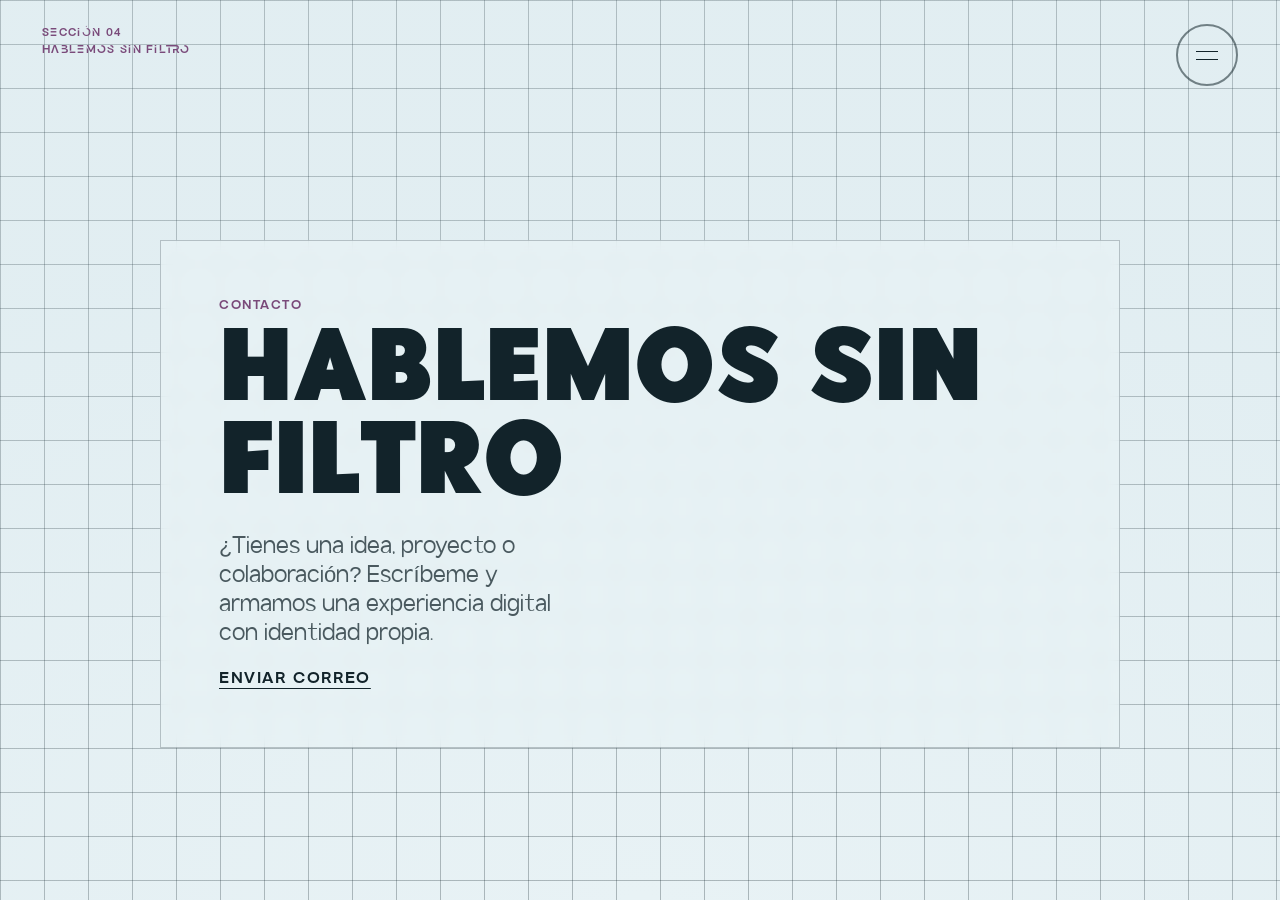
==== contacto.html @ 04af08ca "1" ====
<!DOCTYPE html>
<html lang="es">

<head>
  <meta charset="UTF-8" />
  <meta name="viewport" content="width=device-width, initial-scale=1.0" />
  <title>Hablemos sin Filtro — Contacto | Daniel Vélez</title>

  <!-- Aplicar tema guardado antes del render para evitar flash -->
  <script>
    (function() {
      var t = localStorage.getItem("dv-tema-activo");
      if (t) document.documentElement.setAttribute("data-tema", t);
    })();
  </script>

  <link rel="stylesheet" href="css/reset.css" />
  <link rel="stylesheet" href="css/variables.css" />
  <link rel="stylesheet" href="css/base.css" />
  <link rel="stylesheet" href="css/tema-selector.css" />
</head>

<body data-tema="neutro">
  <div class="fondo-grid" aria-hidden="true">
    <div class="fondo-gradiente"></div>
  </div>

  <div class="esquina esquina--sup-izq" aria-label="Sección actual">
    <span class="esquina-linea">Sección 04</span>
    <span class="esquina-linea">Hablemos sin Filtro</span>
  </div>

  <div class="esquina esquina--sup-der">
    <button class="nav-menu-btn" id="navMenuBtn" aria-label="Abrir menú de navegación" aria-expanded="false"
      aria-controls="navOverlay">
      <span></span>
      <span></span>
    </button>
  </div>

  <!-- ══ Selector de tema — "AMBIENTACIÓN" ══ -->
  <div class="tema-selector" aria-label="Cambiar ambientación del sitio">
    <button class="tema-selector-btn" aria-expanded="false" aria-controls="temaSelectorPanel"
      aria-label="Abrir selector de ambientación">
      <span class="tema-selector-label">Ambientación</span>
    </button>
    <div class="tema-selector-panel" id="temaSelectorPanel" role="listbox" aria-label="Temas disponibles">
      <div class="tema-selector-opcion" data-tema="neutro" role="option" aria-label="Tema Neutro">
        <div class="tema-selector-circulo" data-tema="neutro"></div>
        <span class="tema-selector-nombre">Neutro</span>
      </div>
      <div class="tema-selector-opcion" data-tema="acid" role="option" aria-label="Tema Acid">
        <div class="tema-selector-circulo" data-tema="acid"></div>
        <span class="tema-selector-nombre">Acid</span>
      </div>
      <div class="tema-selector-opcion" data-tema="synthwave" role="option" aria-label="Tema Synthwave">
        <div class="tema-selector-circulo" data-tema="synthwave"></div>
        <span class="tema-selector-nombre">Synth</span>
      </div>
      <div class="tema-selector-opcion" data-tema="rave" role="option" aria-label="Tema Rave">
        <div class="tema-selector-circulo" data-tema="rave"></div>
        <span class="tema-selector-nombre">Rave</span>
      </div>
      <div class="tema-selector-opcion" data-tema="collage" role="option" aria-label="Tema Collage">
        <div class="tema-selector-circulo" data-tema="collage"></div>
        <span class="tema-selector-nombre">Collage</span>
      </div>
      <div class="tema-selector-opcion" data-tema="holographic" role="option" aria-label="Tema Holographic">
        <div class="tema-selector-circulo" data-tema="holographic"></div>
        <span class="tema-selector-nombre">Holo</span>
      </div>
    </div>
  </div>

  <aside class="nav-overlay" id="navOverlay" aria-hidden="true" role="dialog" aria-label="Menú de navegación"
    aria-modal="true">
    <div class="nav-overlay-shell">
      <nav class="nav-overlay-panel" aria-label="Navegación principal">
        <a class="nav-menu-row" href="index.html" data-nav-link>
          <span class="nav-menu-index">01</span>
          <span class="nav-menu-title">ORIGEN EN COMPÁS</span>
          <span class="nav-menu-marquee" aria-hidden="true">
            <span class="nav-menu-track">
              <span>ORIGEN EN COMPÁS</span><span class="nav-menu-sigil" aria-hidden="true"><img src="Rsc/Stickers/menu.svg" alt="" /></span><span>ORIGEN EN COMPÁS</span><span class="nav-menu-sigil" aria-hidden="true"><img src="Rsc/Stickers/menu.svg" alt="" /></span><span>ORIGEN EN COMPÁS</span>
            </span>
          </span>
        </a>
        <a class="nav-menu-row" href="sobre-mi.html" data-nav-link>
          <span class="nav-menu-index">02</span>
          <span class="nav-menu-title">DEL RITMO AL CÓDIGO</span>
          <span class="nav-menu-marquee" aria-hidden="true">
            <span class="nav-menu-track">
              <span>DEL RITMO AL CÓDIGO</span><span class="nav-menu-sigil" aria-hidden="true"><img src="Rsc/Stickers/menu.svg" alt="" /></span><span>DEL RITMO AL CÓDIGO</span><span class="nav-menu-sigil" aria-hidden="true"><img src="Rsc/Stickers/menu.svg" alt="" /></span><span>DEL RITMO AL CÓDIGO</span>
            </span>
          </span>
        </a>
        <a class="nav-menu-row" href="mi-trabajo.html" data-nav-link>
          <span class="nav-menu-index">03</span>
          <span class="nav-menu-title">ESCENAS QUE PROGRAMÉ</span>
          <span class="nav-menu-marquee" aria-hidden="true">
            <span class="nav-menu-track">
              <span>ESCENAS QUE PROGRAMÉ</span><span class="nav-menu-sigil" aria-hidden="true"><img src="Rsc/Stickers/menu.svg" alt="" /></span><span>ESCENAS QUE PROGRAMÉ</span><span class="nav-menu-sigil" aria-hidden="true"><img src="Rsc/Stickers/menu.svg" alt="" /></span><span>ESCENAS QUE PROGRAMÉ</span>
            </span>
          </span>
        </a>
        <a class="nav-menu-row" href="contacto.html" data-nav-link>
          <span class="nav-menu-index">04</span>
          <span class="nav-menu-title">HABLEMOS SIN FILTRO</span>
          <span class="nav-menu-marquee" aria-hidden="true">
            <span class="nav-menu-track">
              <span>HABLEMOS SIN FILTRO</span><span class="nav-menu-sigil" aria-hidden="true"><img src="Rsc/Stickers/menu.svg" alt="" /></span><span>HABLEMOS SIN FILTRO</span><span class="nav-menu-sigil" aria-hidden="true"><img src="Rsc/Stickers/menu.svg" alt="" /></span><span>HABLEMOS SIN FILTRO</span>
            </span>
          </span>
        </a>
      </nav>

      <footer class="nav-overlay-footer" aria-label="Redes sociales y contacto">
        <p class="nav-overlay-copy">
          Diseño interfaces con intención: limpias, precisas y con carácter.
          Cada proyecto está pensado para sentirse claro y memorable.
        </p>
        <div class="nav-overlay-contacto">
          <a href="mailto:danielvelez.web@gmail.com" class="nav-overlay-meta-link">danielvelez.web@gmail.com</a>
          <span>Guadalajara, México</span>
        </div>
        <div class="nav-overlay-sociales">
          <a href="https://www.instagram.com" target="_blank" rel="noopener">instagram</a>
          <a href="https://www.whatsapp.com" target="_blank" rel="noopener">whatsapp</a>
          <a href="https://github.com/DanielV-94" target="_blank" rel="noopener">github</a>
        </div>
      </footer>
    </div>
  </aside>

  <main class="page-main">
    <article class="page-card">
      <p class="page-kicker">Contacto</p>
      <h1 class="page-title">Hablemos sin Filtro</h1>
      <p class="page-description">
        ¿Tienes una idea, proyecto o colaboración? Escríbeme y armamos una experiencia digital
        con identidad propia.
      </p>
      <a class="page-back-link" href="mailto:danielvelez.web@gmail.com">Enviar correo</a>
    </article>
  </main>

  <script src="gsap-public/minified/gsap.min.js"></script>
  <script src="js/nav.js"></script>
  <script src="js/tema-selector.js"></script>
  <script>
    document.addEventListener("DOMContentLoaded", () => {
      if (typeof Nav !== "undefined") Nav.init();
      if (typeof TemaSelector !== "undefined") TemaSelector.init();
    });
  </script>
</body>

</html>
---- css/variables.css ----
﻿/* ═══════════════════════════════════════════════════════════════
   VARIABLES — Sistema de 5 temas + base neutro claro
   Cada tema corresponde a una colección de stickers
═══════════════════════════════════════════════════════════════ */

:root {
  --fuente-editable: "ChiquetaR", sans-serif;
  --fuente-dialogo: "Cloudsters", sans-serif;
  --fuente-display: "Pronell", sans-serif;
  --fuente-micro: "Logrient", monospace;
  --fuente-navbar: "PointPanther", sans-serif;
  --fuente-navbar-active: "PointPantherOutline", sans-serif;
  --fuente-footer: "PointPanther", sans-serif;
  --fuente-footer-active: "PointPantherOutline", sans-serif;
  --fuente-parrafo: "ProtageL", sans-serif;
  --fuente-parrafo-light: "ProtageL", sans-serif;

  /* ── Grid ── */
  --grid-size: 44px;

  /* ── Transición de tema ── */
  --transicion-tema: 0.9s cubic-bezier(0.16, 1, 0.3, 1);
}

/* ════════════════════════════════════════
   TEMA BASE — Neutro (estado por defecto)
   Fondo azul gélido claro — acentos teal + magenta + violeta
════════════════════════════════════════ */
[data-tema="neutro"],
:root {
  --color-fondo: #e8f2f5;
  --color-fondo-secundario: #c4dbe3;
  --color-fondo-alt: #1b4d5c;
  --color-texto: #12232a;
  --color-texto-suave: #7a4a7a;
  --color-acento: #0b50c8;
  --color-acento-hover: #6a09ab;
  --color-grid: rgba(18, 35, 42, 0.293);
  --color-gradiente-ini: rgba(232, 242, 245, 0);
  --color-gradiente-fin: rgba(196, 219, 227, 0.18);
  --color-cursor-daniel: #c8145a;
  --color-cursor-usuario: #5b4a9e;
  --color-editable: #2d328b;
  --color-editable-activo: #c8145a;
  --color-hint: rgb(235, 107, 197);
  --color-nav-fondo: rgba(232, 242, 245, 0.9);
  --color-nombre-daniel: #c8145a;
  --sombra-nombre-daniel: #6b0a30;
  /* ── Manifiesto ── */
  --manifiesto-drop-1: rgba(200, 20, 90, 0.7);
  --manifiesto-drop-2: rgba(11, 181, 200, 0.5);
  --manifiesto-drop-3: rgba(91, 74, 158, 0.6);
  --manifiesto-neon-color: #12232a;
  --manifiesto-neon-s1: 0 0 4px rgba(200, 20, 90, 0.6);
  --manifiesto-neon-s2: 0 0 14px rgba(11, 181, 200, 0.5);
  --manifiesto-neon-s3: 0 0 30px rgba(200, 20, 90, 0.35);
  --manifiesto-neon-s4: 0 0 60px rgba(91, 74, 158, 0.3);
  --manifiesto-neon-s5: 0 0 110px rgba(11, 181, 200, 0.2);
  --manifiesto-neon-s6: 0 0 180px rgba(123, 45, 139, 0.15);
}

/* ════════════════════════════════════════
   TEMA — ACID
   Stickers: orgánicos, psicodélicos, neón sobre negro
   Paleta: verde lima + magenta + cyan (psicodelia)
════════════════════════════════════════ */
[data-tema="acid"] {
  --color-fondo: #0a0a14;
  --color-fondo-secundario: #0a1420;
  --color-fondo-alt: #19c1b8;
  --color-texto: #f0fff0;
  --color-texto-suave: #7b68ee;
  --color-acento: #91ff00;
  --color-acento-hover: #ff2d9b;
  --color-grid: rgba(145, 255, 0, 0.586);
  --color-gradiente-ini: rgba(10, 10, 20, 0);
  --color-gradiente-fin: rgba(10, 10, 20, 0.88);
  --color-cursor-daniel: #00f0ff;
  --color-cursor-usuario: #1f40e4;
  --color-editable: #f0fff0;
  --color-editable-activo: #ff2d9b;
  --color-hint: rgb(158, 241, 116);
  --color-nav-fondo: rgba(10, 10, 20, 0.90);
  --color-nombre-daniel: #91ff00;
  --sombra-nombre-daniel: #00f0ff;
  /* ── Manifiesto ── */
  --manifiesto-drop-1: rgba(145, 255, 0, 0.937);
  --manifiesto-drop-2: rgba(0, 238, 255, 0.918);
  --manifiesto-drop-3: rgba(103, 7, 57, 0.937);
  --manifiesto-neon-color: #91ff00;
  --manifiesto-neon-s1: 0 0 4px #ff0066;
  --manifiesto-neon-s2: 0 0 14px rgba(157, 0, 255, 0.95);
  --manifiesto-neon-s3: 0 0 30px rgba(0, 240, 255, 0.80);
  --manifiesto-neon-s4: 0 0 60px rgba(180, 9, 97, 0.797);
  --manifiesto-neon-s5: 0 0 110px rgba(154, 249, 29, 0.844);
  --manifiesto-neon-s6: 0 0 180px rgba(5, 118, 126, 0.704);
}

/* ════════════════════════════════════════
   TEMA — SYNTHWAVE
   Stickers: retro-futuristas, 80s, sunset púrpura y magenta
   Paleta: coral + dorado + cyan (sunset retro)
════════════════════════════════════════ */
[data-tema="synthwave"] {
  --color-fondo: #0f0024;
  --color-fondo-secundario: #000f24;
  --color-fondo-alt: #dfc655;
  --color-texto: #c3f886;
  --color-texto-suave: #55edf8;
  --color-acento: #ff2d6a;
  --color-acento-hover: #ffd000;
  --color-grid: rgba(255, 45, 104, 0.556);
  --color-gradiente-ini: rgba(15, 0, 36, 0);
  --color-gradiente-fin: rgba(15, 0, 36, 0.90);
  --color-cursor-daniel: #00e5ff;
  --color-cursor-usuario: #e03a72;
  --color-editable: #fff0f5;
  --color-editable-activo: #7300ff;
  --color-hint: rgba(243, 184, 248, 0.85);
  --color-nav-fondo: rgba(15, 0, 36, 0.90);
  --color-nombre-daniel: #ff2d6a;
  --sombra-nombre-daniel: #9900ff;
  /* ── Manifiesto ── */
  --manifiesto-drop-1: rgba(255, 45, 106, 0.70);
  --manifiesto-drop-2: rgba(255, 208, 0, 0.50);
  --manifiesto-drop-3: rgba(0, 229, 255, 0.30);
  --manifiesto-neon-color: #f0fffa;
  --manifiesto-neon-s1: 0 0 4px #13b6df;
  --manifiesto-neon-s2: 0 0 14px rgba(255, 45, 106, 0.95);
  --manifiesto-neon-s3: 0 0 30px rgba(129, 107, 255, 0.968);
  --manifiesto-neon-s4: 0 0 60px rgba(146, 255, 45, 0.751);
  --manifiesto-neon-s5: 0 0 110px rgba(0, 229, 255, 0.40);
  --manifiesto-neon-s6: 0 0 180px rgba(115, 0, 255, 0.943);
}

/* ════════════════════════════════════════
   TEMA — RAVE
   Stickers: club, underground, energía cruda
   Paleta: rojo-naranja + verde menta + amarillo (strobes)
════════════════════════════════════════ */
[data-tema="rave"] {
  --color-fondo: #050505;
  --color-fondo-secundario: #050a0a;
  --color-fondo-alt: #cf5306;
  --color-texto: #ffffff;
  --color-texto-suave: #777777;
  --color-acento: #ff3300;
  --color-acento-hover: #00ff88;
  --color-grid: rgba(255, 153, 0, 0.564);
  --color-gradiente-ini: rgba(5, 5, 5, 0);
  --color-gradiente-fin: rgba(5, 5, 5, 0.90);
  --color-cursor-daniel: #ffee00;
  --color-cursor-usuario: #8b1df2;
  --color-editable: #c50eaf;
  --color-editable-activo: #00ff88;
  --color-hint: rgba(255, 238, 0, 0.50);
  --color-nav-fondo: rgba(5, 5, 5, 0.92);
  --color-nombre-daniel: #ff3300;
  --sombra-nombre-daniel: #ffee00;
  /* ── Manifiesto ── */
  --manifiesto-drop-1: rgba(255, 51, 0, 0.70);
  --manifiesto-drop-2: rgba(0, 255, 136, 0.50);
  --manifiesto-drop-3: rgba(242, 227, 19, 0.769);
  --manifiesto-neon-color: #ffffff;
  --manifiesto-neon-s1: 0 0 4px #ffffff;
  --manifiesto-neon-s2: 0 0 14px rgba(255, 51, 0, 0.95);
  --manifiesto-neon-s3: 0 0 30px rgba(0, 255, 136, 0.8);
  --manifiesto-neon-s4: 0 0 60px rgba(136, 0, 255, 0.849);
  --manifiesto-neon-s5: 0 0 110px rgba(255, 51, 0, 0.597);
  --manifiesto-neon-s6: 0 0 180px rgba(255, 251, 0, 0.927);
}

/* ════════════════════════════════════════
   TEMA — COLLAGE
   Stickers: recortes fotoreales, zine culture, kitsch 90s
   Paleta: papel kraft + rojo editorial + azul tinta (zine analógico)
════════════════════════════════════════ */
[data-tema="collage"] {
  --color-fondo: #e8dcc8;
  --color-fondo-secundario: #d4c4a8;
  --color-fondo-alt: #c2a97e;
  --color-texto: #1a1410;
  --color-texto-suave: #6b5740;
  --color-acento: #cc2222;
  --color-acento-hover: #0044aa;
  --color-grid: rgba(26, 20, 16, 0.18);
  --color-gradiente-ini: rgba(232, 220, 200, 0);
  --color-gradiente-fin: rgba(212, 196, 168, 0.3);
  --color-cursor-daniel: #cc2222;
  --color-cursor-usuario: #0044aa;
  --color-editable: #0044aa;
  --color-editable-activo: #cc2222;
  --color-hint: rgba(0, 68, 170, 0.8);
  --color-nav-fondo: rgba(232, 220, 200, 0.92);
  --color-nombre-daniel: #cc2222;
  --sombra-nombre-daniel: #660000;
  /* ── Manifiesto ── */
  --manifiesto-drop-1: rgba(204, 34, 34, 0.8);
  --manifiesto-drop-2: rgba(26, 20, 16, 0.5);
  --manifiesto-drop-3: rgba(0, 68, 170, 0.7);
  --manifiesto-neon-color: #1a1410;
  --manifiesto-neon-s1: 0 0 4px rgba(204, 34, 34, 0.7);
  --manifiesto-neon-s2: 0 0 14px rgba(204, 34, 34, 0.6);
  --manifiesto-neon-s3: 0 0 30px rgba(0, 68, 170, 0.5);
  --manifiesto-neon-s4: 0 0 60px rgba(0, 68, 170, 0.4);
  --manifiesto-neon-s5: 0 0 110px rgba(204, 34, 34, 0.5);
  --manifiesto-neon-s6: 0 0 180px rgba(0, 68, 170, 0.3);
}

/* ════════════════════════════════════════
   TEMA — HOLOGRAPHIC
   Stickers: holo foil, iridiscente, arcoíris nacarado
   Paleta: violeta + turquesa + magenta (prisma CLARO)
════════════════════════════════════════ */
[data-tema="holographic"] {
  --color-fondo: #f5f7ff;
  --color-fondo-secundario: #f5f0ff;
  --color-fondo-alt: #f5b8b8;
  --color-texto: #1a1a2e;
  --color-texto-suave: #555980;
  --color-acento: #7c3aed;
  --color-acento-hover: #06d6a0;
  --color-grid: rgba(124, 58, 237, 0.619);
  --color-gradiente-ini: rgba(245, 247, 255, 0);
  --color-gradiente-fin: rgba(234, 237, 250, 0.25);
  --color-cursor-daniel: #ff006e;
  --color-cursor-usuario: #0e0eb4;
  --color-editable: #b6062c;
  --color-editable-activo: #3a99edff;
  --color-hint: rgba(237, 58, 85, 0.9);
  --color-nav-fondo: rgba(245, 247, 255, 0.90);
  --color-nombre-daniel: #7c3aed;
  --sombra-nombre-daniel: #3b1a7a;
  /* ── Manifiesto ── */
  --manifiesto-drop-1: rgba(124, 58, 237, 0.767);
  --manifiesto-drop-2: rgba(26, 26, 46, 0.627);
  --manifiesto-drop-3: rgba(255, 0, 111, 0.849);
  --manifiesto-neon-color: #0c9c86;
  --manifiesto-neon-s1: 0 0 4px rgba(218, 161, 195, 0.767);
  --manifiesto-neon-s2: 0 0 14px rgba(124, 58, 237, 0.45);
  --manifiesto-neon-s3: 0 0 30px rgba(26, 26, 46, 0.48);
  --manifiesto-neon-s4: 0 0 60px rgba(6, 214, 160, 0.35);
  --manifiesto-neon-s5: 0 0 110px rgba(124, 58, 237, 0.60);
  --manifiesto-neon-s6: 0 0 180px rgba(26, 26, 46, 0.49);
}
---- css/base.css ----
/* ═══════════════════════════════════════════════════════════════
   BASE — Fuentes, cuerpo, fondo grid animado, cursores, navbar
═══════════════════════════════════════════════════════════════ */

@font-face {
  font-family: "ChiquetaR";
  src: url("../Rsc/Fonts/Chiqueta/Chiqueta-SemiBold.otf") format("opentype");
  font-weight: 400;
  font-style: normal;
  font-display: swap;
  font-feature-settings:
    "dlig" 1,
    "liga" 1,
    "calt" 1,
    "aalt" 1;
  font-variant-ligatures: discretionary-ligatures common-ligatures contextual;
}

@font-face {
  font-family: "Cloudsters";
  src: url("../Rsc/Fonts/Cloudsters/Cloudsters.otf") format("opentype");
  font-weight: 400;
  font-style: normal;
  font-display: swap;
  font-feature-settings: "liga" 1;
  font-variant-ligatures: discretionary-ligatures common-ligatures;
}

@font-face {
  font-family: "Pronell";
  src: url("../Rsc/Fonts/pronell/Pronell.otf") format("opentype");
  font-style: normal;
  font-display: swap;
}

@font-face {
  font-family: "Logrient";
  src: url("../Rsc/Fonts/Logrient/Logrient.otf") format("opentype");
  font-weight: 400;
  font-style: normal;
  font-display: swap;
  font-feature-settings:
    "dlig" 1,
    "liga" 1;
  font-variant-ligatures: discretionary-ligatures common-ligatures;
}

@font-face {
  font-family: "PointPantherOutline";
  src: url("../Rsc/Fonts/Point_panther/Point_panther_OUTLINE.otf")
    format("opentype");
  font-weight: 400;
  font-style: normal;
  font-display: swap;
}

@font-face {
  font-family: "PointPanther";
  src: url("../Rsc/Fonts/Point_panther/Point_panther_BOLD.otf")
    format("opentype");
  font-weight: 700;
  font-style: normal;
  font-display: swap;
}

/* ── Protage 300 Light — texto general ── */
@font-face {
  font-family: "ProtageT";
  src: url("../Rsc/Fonts/PROTAGE/PROTAGE-THIN.ttf") format("truetype");
  font-weight: 300;
  font-style: normal;
  font-display: swap;
}
/* ── Protage 400 Regular ── */
@font-face {
  font-family: "ProtageL";
  src: url("../Rsc/Fonts/PROTAGE/PROTAGE-LIGHT.ttf") format("truetype");
  font-weight: 400;
  font-style: normal;
  font-display: swap;
}

/* ─────────────────────────────────────────
   CUERPO
───────────────────────────────────────── */

html {
  /* Scroll nativo — sin smooth para no interferir con GSAP ScrollTrigger scrub */
  scroll-behavior: auto;
}

/* Desactivar en usuarios que prefieren movimiento reducido */
@media (prefers-reduced-motion: reduce) {
  html {
    scroll-behavior: auto;
  }
}

body {
  background-color: var(--color-fondo);
  color: var(--color-texto);
  font-family: var(--fuente-parrafo);
  font-weight: 300;
  transition:
    background-color var(--transicion-tema),
    color var(--transicion-tema);
}

@media (hover: hover) and (pointer: fine) {
  body.usa-cursor-custom,
  body.usa-cursor-custom * {
    cursor: none !important;
  }
}

body.cursor-oculto,
body.cursor-oculto * {
  cursor: none !important;
}

body.cursor-oculto .cursor-usuario {
  opacity: 0 !important;
}

body.cursor-oculto .cursor-daniel {
  opacity: 0 !important;
}

body.nav-abierta {
  overflow: hidden;
}

/* Ocultar esquinas HUD cuando el menú está abierto (excepto el botón menú) */
body.nav-abierta .esquina--sup-izq,
body.nav-abierta .esquina--inf-izq,
body.nav-abierta .esquina--inf-der {
  opacity: 0;
  visibility: hidden;
  pointer-events: none;
  transition: opacity 0.3s ease, visibility 0s 0.3s;
}

body.nav-abierta .modos-barra,
body.nav-abierta .tema-selector {
  opacity: 0;
  visibility: hidden;
  pointer-events: none;
  transition: opacity 0.3s ease, visibility 0s 0.3s;
}

/* ─────────────────────────────────────────
   FONDO GRID ANIMADO
   Grid sutil + deriva continua + degradado radial
───────────────────────────────────────── */

.fondo-grid {
  position: fixed;
  inset: 0;
  z-index: 0;
  background-color: var(--color-fondo);
  background-image:
    linear-gradient(var(--color-grid) 1px, transparent 1px),
    linear-gradient(90deg, var(--color-grid) 1px, transparent 1px);
  background-size: var(--grid-size) var(--grid-size);
  animation: grid-deriva 28s linear infinite;
  transition:
    background-color var(--transicion-tema),
    background-image var(--transicion-tema);
  pointer-events: none;
}

/* ── Override: fondo alterno para páginas internas ── */
.pagina-fondo-alterno .fondo-grid {
  background-color: var(--color-fondo-secundario);
}

.fondo-gradiente {
  position: absolute;
  inset: 0;
  background: radial-gradient(
    ellipse 100% 75% at 50% 100%,
    var(--color-gradiente-ini) 0%,
    var(--color-gradiente-fin) 100%
  );
  transition: background var(--transicion-tema);
}

@keyframes grid-deriva {
  0% {
    background-position:
      0px 0px,
      0px 0px;
  }
  100% {
    background-position:
      var(--grid-size) var(--grid-size),
      var(--grid-size) var(--grid-size);
  }
}

/* ─────────────────────────────────────────
   CURSOR USUARIO
───────────────────────────────────────── */

.cursor-usuario {
  position: fixed;
  top: 0;
  left: 0;
  z-index: 9999;
  pointer-events: none;
  display: flex;
  align-items: center;
  gap: 6px;
  transform: translate(-50%, -50%);
  will-change: transform;
}

.cursor-usuario .cursor-punto {
  width: 16px;
  height: 16px;
  border-radius: 50%;
  background-color: var(--color-cursor-usuario);
  border: 2px solid color-mix(in srgb, var(--color-fondo) 78%, transparent);
  box-shadow:
    0 0 0 2px color-mix(in srgb, var(--color-cursor-usuario) 26%, transparent),
    0 0 12px color-mix(in srgb, var(--color-cursor-usuario) 42%, transparent),
    0 0 24px color-mix(in srgb, var(--color-cursor-usuario) 20%, transparent);
  transition:
    transform 0.2s ease,
    background-color var(--transicion-tema),
    box-shadow var(--transicion-tema),
    border-color var(--transicion-tema);
  flex-shrink: 0;
}

.cursor-usuario .cursor-etiqueta {
  font-family: var(--fuente-micro);
  font-size: 12px;
  font-weight: 400;
  letter-spacing: 0.12em;
  color: var(--color-cursor-usuario);
  background: color-mix(in srgb, var(--color-fondo) 72%, transparent);
  border: 1.5px solid currentColor;
  padding: 4px 11px;
  border-radius: 20px;
  box-shadow:
    0 0 10px color-mix(in srgb, var(--color-cursor-usuario) 28%, transparent),
    inset 0 1px 0 color-mix(in srgb, var(--color-fondo) 52%, transparent);
  backdrop-filter: blur(6px);
  -webkit-backdrop-filter: blur(6px);
  opacity: 0;
  transform: translateX(-5px);
  transition:
    opacity 0.25s ease,
    transform 0.25s ease,
    color var(--transicion-tema),
    background var(--transicion-tema),
    border-color var(--transicion-tema),
    box-shadow var(--transicion-tema);
  white-space: nowrap;
}

.cursor-usuario.visible .cursor-etiqueta {
  opacity: 1;
  transform: translateX(0);
}

/* ─────────────────────────────────────────
   CURSOR DANIEL
───────────────────────────────────────── */

.cursor-daniel {
  position: fixed;
  top: 0;
  left: 0;
  z-index: 9998;
  pointer-events: none;
  display: flex;
  align-items: center;
  gap: 6px;
  transform: translate(-50%, -50%);
  opacity: 0;
  will-change: transform, opacity;
}

.cursor-daniel .cursor-punto {
  width: 7px;
  height: 7px;
  border-radius: 50%;
  background-color: var(--color-cursor-daniel);
  box-shadow:
    0 0 8px var(--color-cursor-daniel),
    0 0 20px var(--color-cursor-daniel);
  flex-shrink: 0;
  transition:
    background-color var(--transicion-tema),
    box-shadow var(--transicion-tema);
}

.cursor-daniel .cursor-etiqueta {
  font-family: var(--fuente-micro);
  font-size: 10px;
  font-weight: 400;
  letter-spacing: 0.1em;
  color: var(--color-cursor-daniel);
  background: rgba(0, 0, 0, 0.82);
  border: 1px solid var(--color-cursor-daniel);
  padding: 2px 8px;
  border-radius: 20px;
  box-shadow: 0 0 6px var(--color-cursor-daniel);
  white-space: nowrap;
  transition:
    color var(--transicion-tema),
    border-color var(--transicion-tema),
    box-shadow var(--transicion-tema);
}

/* ─────────────────────────────────────────
   ESQUINAS — HUD 4 corners
───────────────────────────────────────── */

.esquina {
  position: fixed;
  z-index: 200;
  display: flex;
  flex-direction: column;
  gap: 5px;
  font-family: var(--fuente-micro);
  font-size: 11px;
  font-weight: 400;
  letter-spacing: 0.12em;
  color: var(--color-texto-suave);
  opacity: 1;
  pointer-events: none;
  /* OpenType features Logrient */
  font-feature-settings:
    "dlig" 1,
    "liga" 1;
  font-variant-ligatures: discretionary-ligatures common-ligatures;
  transition: color var(--transicion-tema);
}

.esquina--sup-izq {
  top: 28px;
  left: 42px;
}

.esquina--sup-der {
  top: 24px;
  right: 42px;
  pointer-events: auto;
}

.esquina--inf-izq {
  bottom: 28px;
  left: 42px;
}

.esquina--inf-der {
  bottom: 28px;
  right: 42px;
  align-items: flex-end;
}

.esquina-linea {
  display: block;
  white-space: nowrap;
}

.esquina-coords {
  display: block;
  font-variant-numeric: tabular-nums;
  white-space: nowrap;
  letter-spacing: 0.08em;
}

.esquina-nombre {
  font-size: 8px;
  letter-spacing: 0.18em;
  text-transform: uppercase;
  opacity: 0.5;
}

.esquina-nombre--daniel {
  color: var(--color-cursor-daniel);
  opacity: 0.8;
  transition: color var(--transicion-tema);
}

/* coordsDaniel hereda color daniel */
#coordsDaniel {
  color: var(--color-cursor-daniel);
  transition: color var(--transicion-tema);
}

/* ─────────────────────────────────────────
   BOTÓN MENÚ
───────────────────────────────────────── */

.nav-menu-btn {
  position: relative;
  display: flex;
  align-items: center;
  justify-content: center;
  width: 62px;
  height: 62px;
  border-radius: 50%;
  border: 2px solid color-mix(in srgb, var(--color-texto) 54%, transparent);
  pointer-events: auto;
  cursor: pointer;
  background: none;
  transition:
    background-color 0.3s ease,
    border-color 0.3s ease;
}

.nav-menu-btn span {
  position: absolute;
  display: block;
  width: 22px;
  height: 1px;
  background: var(--color-texto);
  transition:
    transform 0.3s ease,
    opacity 0.3s ease,
    background-color var(--transicion-tema);
}

.nav-menu-btn span:first-child {
  transform: translateY(-4px);
}

.nav-menu-btn span:last-child {
  transform: translateY(4px);
}

.nav-menu-btn.activo span:first-child {
  transform: rotate(45deg);
}

.nav-menu-btn.activo span:last-child {
  transform: rotate(-45deg);
}

.nav-menu-btn.activo {
  background: var(--color-acento);
  border-color: transparent;
}

.nav-menu-btn.activo span {
  background: var(--color-fondo);
}

/* ─────────────────────────────────────────
   BARRA DE MODOS — CAOS + CREATIVO
   Desktop/Tablet: fija en la parte superior centrada
   Mobile: oculta (se muestra dentro del nav overlay)
───────────────────────────────────────── */

.modos-barra {
  position: fixed;
  top: 24px;
  left: 50%;
  transform: translateX(-50%);
  z-index: 200;
  display: flex;
  align-items: center;
  gap: 8px;
  opacity: 0; /* GSAP anima a 1 */
  pointer-events: auto;
}

.modo-toggle {
  display: flex;
  align-items: center;
  gap: 7px;
  padding: 8px 16px;
  border: 1px solid color-mix(in srgb, var(--color-texto) 20%, transparent);
  border-radius: 20px;
  background: color-mix(in srgb, var(--color-fondo) 65%, transparent);
  backdrop-filter: blur(8px);
  -webkit-backdrop-filter: blur(8px);
  cursor: pointer;
  font-family: var(--fuente-micro);
  font-size: 9px;
  letter-spacing: 0.16em;
  text-transform: uppercase;
  color: var(--color-texto-suave);
  transition:
    background-color 0.3s ease,
    border-color 0.3s ease,
    color 0.3s ease;
  white-space: nowrap;
}

.modo-toggle:disabled {
  opacity: 0.4;
  cursor: not-allowed;
}

@media (hover: hover) and (pointer: fine) {
  .modo-toggle:not(:disabled):hover {
    border-color: var(--color-acento);
    color: var(--color-texto);
  }
}

.modo-toggle[aria-pressed="true"] {
  background: color-mix(in srgb, var(--color-acento) 15%, var(--color-fondo));
  border-color: var(--color-acento);
  color: var(--color-acento);
}

.modo-toggle-icono {
  font-size: 12px;
  line-height: 1;
  display: inline-block;
  transition: transform 0.4s ease;
}

.modo-toggle[aria-pressed="true"] .modo-toggle-icono {
  transform: rotate(180deg);
}

/* Pip indicador de estado */
.modo-toggle-pip {
  width: 6px;
  height: 6px;
  border-radius: 50%;
  background: color-mix(in srgb, var(--color-texto) 25%, transparent);
  transition: background 0.3s ease;
  flex-shrink: 0;
}

.modo-toggle[aria-pressed="true"] .modo-toggle-pip {
  background: var(--color-acento);
  box-shadow: 0 0 6px var(--color-acento);
}

/* ── Modos en el nav overlay (mobile) ── */
.nav-modos {
  display: none; /* Solo visible en mobile */
  padding: 16px clamp(18px, 3vw, 46px);
  border-top: 1px solid color-mix(in srgb, var(--color-texto) 28%, transparent);
  gap: 12px;
  align-items: center;
  justify-content: center;
}

.nav-modo-toggle {
  display: flex;
  align-items: center;
  gap: 8px;
  padding: 10px 20px;
  border: 1px solid color-mix(in srgb, var(--color-texto) 22%, transparent);
  border-radius: 20px;
  background: none;
  cursor: pointer;
  font-family: var(--fuente-micro);
  font-size: 10px;
  letter-spacing: 0.14em;
  text-transform: uppercase;
  color: var(--color-texto-suave);
  transition:
    background-color 0.3s ease,
    border-color 0.3s ease,
    color 0.3s ease;
  flex: 1;
  justify-content: center;
}

.nav-modo-toggle:disabled {
  opacity: 0.4;
  cursor: not-allowed;
}

.nav-modo-toggle[aria-pressed="true"] {
  background: color-mix(in srgb, var(--color-acento) 15%, transparent);
  border-color: var(--color-acento);
  color: var(--color-acento);
}

.nav-modo-icono {
  font-size: 14px;
  line-height: 1;
}

.nav-modo-pip {
  width: 7px;
  height: 7px;
  border-radius: 50%;
  background: color-mix(in srgb, var(--color-texto) 20%, transparent);
  transition: background 0.3s ease;
  flex-shrink: 0;
}

.nav-modo-toggle[aria-pressed="true"] .nav-modo-pip {
  background: var(--color-acento);
  box-shadow: 0 0 6px var(--color-acento);
}

/* ── Responsive barra de modos ── */

/* Tablet landscape */
@media (max-width: 1024px) and (orientation: landscape) {
  .modos-barra {
    top: 18px;
  }

  .modo-toggle {
    padding: 6px 12px;
    font-size: 8px;
  }
}

/* Tablet portrait */
@media (max-width: 1024px) and (orientation: portrait) {
  .modos-barra {
    top: 20px;
  }

  .modo-toggle {
    padding: 7px 14px;
  }
}

/* Mobile — ocultar barra, mostrar en nav */
@media (max-width: 599px) {
  .modos-barra {
    display: none;
  }

  .nav-modos {
    display: flex;
  }
}

/* Mobile landscape */
@media (max-width: 768px) and (orientation: landscape) {
  .modos-barra {
    display: none;
  }

  .nav-modos {
    display: flex;
  }
}

/* ─────────────────────────────────────────
   MENÚ OVERLAY FULLSCREEN
───────────────────────────────────────── */

.nav-overlay {
  position: fixed;
  inset: 0;
  z-index: 95;
  display: block;
  background: var(--color-nav-fondo);
  backdrop-filter: blur(8px);
  opacity: 0;
  pointer-events: none;
  transition:
    background-color var(--transicion-tema),
    backdrop-filter var(--transicion-tema);
}

.nav-overlay-shell {
  display: flex;
  flex-direction: column;
  min-height: 100dvh;
  padding-top: clamp(72px, 8vh, 104px);
  --nav-title-size: clamp(34px, 5vw, 86px);
  --nav-optical-shift-y: 0.05em;
}

.nav-overlay-panel {
  display: flex;
  flex-direction: column;
  width: 100%;
}

.nav-menu-row {
  position: relative;
  display: flex;
  align-items: center;
  justify-content: center;
  min-height: clamp(96px, 12.6vh, 132px);
  width: 100%;
  padding-block: clamp(4px, 0.8vh, 10px);
  padding-inline: clamp(18px, 3vw, 46px);
  overflow: hidden;
  border-top: 1px solid color-mix(in srgb, var(--color-texto) 28%, transparent);
  color: var(--color-texto);
}

.nav-menu-row:last-child {
  border-bottom: 1px solid
    color-mix(in srgb, var(--color-texto) 28%, transparent);
}

.nav-menu-index {
  position: absolute;
  left: clamp(20px, 2.5vw, 42px);
  top: clamp(18px, 2vw, 30px);
  font-family: var(--fuente-micro);
  font-size: clamp(12px, 0.9vw, 14px);
  letter-spacing: 0.09em;
  color: var(--color-texto-suave);
}

.nav-menu-title {
  font-family: var(--fuente-navbar);
  width: 100%;
  height: 100%;
  display: flex;
  align-items: center;
  justify-content: center;
  text-align: center;
  white-space: nowrap;
  font-size: var(--nav-title-size);
  letter-spacing: 0.016em;
  line-height: 1;
  text-transform: uppercase;
  transform: translateY(var(--nav-optical-shift-y));
  transition: opacity 0.3s ease;
}

.nav-menu-marquee {
  position: absolute;
  inset: 0;
  display: flex;
  align-items: center;
  justify-content: flex-start;
  padding-block: clamp(6px, 0.9vh, 12px);
  padding-inline: clamp(8px, 1.5vw, 18px);
  overflow: hidden;
  opacity: 0;
  transition: opacity 0.25s ease;
}

.nav-menu-loop {
  display: flex;
  align-items: center;
  width: max-content;
  will-change: transform;
  animation: nav-marquee-scroll 16s linear infinite;
  animation-play-state: paused;
}

.nav-menu-track {
  display: flex;
  align-items: center;
  gap: clamp(22px, 2.6vw, 40px);
  font-family: var(--fuente-navbar);
  flex-shrink: 0;
  font-size: var(--nav-title-size);
  line-height: 1;
  letter-spacing: 0.016em;
  color: var(--color-fondo);
  text-transform: uppercase;
  white-space: nowrap;
  padding-top: var(--nav-optical-shift-y);
}

.nav-menu-sigil {
  width: 1.22em;
  height: 1.22em;
  display: inline-flex;
  align-items: center;
  justify-content: center;
  padding: 0;
  background: none;
  border: none;
  border-radius: 0;
  transform: translateY(-0.01em);
}

.nav-menu-sigil img {
  width: 100%;
  height: 100%;
  object-fit: contain;
  display: block;
  filter: none;
}

/* ── Hover: solo en dispositivos con puntero fino (mouse) ── */
@media (hover: hover) and (pointer: fine) {
  .nav-menu-row:hover {
    background: var(--color-acento);
  }

  .nav-menu-row:hover .nav-menu-title {
    font-family: var(--fuente-navbar-active);
    opacity: 0;
  }

  .nav-menu-row:hover .nav-menu-marquee {
    opacity: 1;
  }

  .nav-menu-row:hover .nav-menu-track {
    font-family: var(--fuente-navbar-active);
  }

  .nav-menu-row:hover .nav-menu-loop {
    animation-play-state: running;
  }
}

/* ── Focus visible: teclado y accesibilidad en todos los dispositivos ── */
.nav-menu-row:focus-visible {
  background: var(--color-acento);
  outline: 1px dashed var(--color-texto);
  outline-offset: -6px;
}

.nav-menu-row:focus-visible .nav-menu-title {
  font-family: var(--fuente-navbar-active);
  opacity: 0;
}

.nav-menu-row:focus-visible .nav-menu-marquee {
  opacity: 1;
}

.nav-menu-row:focus-visible .nav-menu-track {
  font-family: var(--fuente-navbar-active);
}

.nav-menu-row:focus-visible .nav-menu-loop {
  animation-play-state: running;
}

body.nav-abierta .hero-intro-legend,
body.nav-abierta .hero-intro-bbox,
body.nav-abierta .hero-intro-label,
body.nav-abierta .hero-intro-tooltip,
body.nav-abierta .hero-intro-flash {
  opacity: 0 !important;
  visibility: hidden !important;
}

@media (min-width: 1800px) {
  .nav-overlay-shell {
    --nav-title-size: clamp(54px, 5.8vw, 112px);
  }
}

@media (max-width: 1366px) {
  .nav-overlay-shell {
    --nav-title-size: clamp(32px, 4.7vw, 72px);
    padding-top: clamp(62px, 7vh, 88px);
  }

  .nav-menu-row {
    min-height: clamp(86px, 11.6vh, 114px);
  }
}

@media (max-width: 1100px) {
  .nav-overlay-shell {
    --nav-title-size: clamp(28px, 5.4vw, 56px);
    padding-top: clamp(56px, 6.5vh, 74px);
  }

  .nav-menu-row {
    min-height: clamp(78px, 10.4vh, 98px);
  }
}

/* ─────────────────────────────────────────
   TABLET LANDSCAPE — 768px–1024px horizontal
   (orientation: landscape + ancho ≤ 1024px)
───────────────────────────────────────── */
@media (max-width: 1024px) and (orientation: landscape) {
  .nav-overlay-shell {
    --nav-title-size: clamp(24px, 4.8vw, 46px);
    padding-top: clamp(52px, 6vh, 68px);
  }

  .nav-menu-row {
    min-height: clamp(58px, 9.5vh, 80px);
    padding-block: clamp(2px, 0.6vh, 6px);
  }

  .nav-menu-index {
    top: clamp(12px, 1.4vh, 20px);
  }

  /* Footer en 3 columnas pero más compacto */
  .nav-overlay-footer {
    min-height: auto;
    grid-template-columns: 1.4fr 1fr 0.8fr;
  }

  .nav-overlay-footer > * {
    padding: 12px 18px;
  }

  .nav-overlay-copy,
  .nav-overlay-contacto,
  .nav-overlay-sociales {
    font-size: clamp(13px, 1.4vw, 18px);
  }
}

/* ─────────────────────────────────────────
   TABLET PORTRAIT — 600px–1024px vertical
───────────────────────────────────────── */
@media (max-width: 1024px) and (orientation: portrait) {
  .nav-overlay-shell {
    --nav-title-size: clamp(28px, 5.8vw, 52px);
    padding-top: clamp(58px, 7vh, 80px);
  }

  .nav-menu-row {
    min-height: clamp(74px, 10vh, 96px);
    padding-block: clamp(3px, 0.7vh, 8px);
  }

  .nav-menu-index {
    top: clamp(14px, 1.8vh, 24px);
  }

  /* Footer: 2 columnas en tablet portrait */
  .nav-overlay-footer {
    grid-template-columns: 1fr 1fr;
    min-height: auto;
  }

  /* Copy ocupa las 2 columnas */
  .nav-overlay-copy {
    grid-column: 1 / -1;
    border-right: none;
    border-bottom: 1px solid
      color-mix(in srgb, var(--color-texto) 18%, transparent);
  }

  .nav-overlay-contacto {
    border-right: 1px solid
      color-mix(in srgb, var(--color-texto) 18%, transparent);
  }

  .nav-overlay-sociales {
    text-align: left;
  }

  .nav-overlay-copy,
  .nav-overlay-contacto,
  .nav-overlay-sociales {
    font-size: clamp(14px, 1.8vw, 20px);
    padding: 14px 20px;
  }

  /* Esquinas HUD tablet portrait */
  .esquina {
    font-size: 10px;
    letter-spacing: 0.1em;
    gap: 4px;
  }

  .esquina--sup-izq {
    top: 18px;
    left: 20px;
  }

  .esquina--sup-der {
    top: 16px;
    right: 20px;
  }

  .esquina--inf-izq {
    bottom: 18px;
    left: 20px;
  }

  .esquina--inf-der {
    bottom: 18px;
    right: 20px;
  }

  .nav-menu-btn {
    width: 52px;
    height: 52px;
  }
}

@keyframes nav-marquee-scroll {
  from {
    transform: translateX(0);
  }
  to {
    transform: translateX(-50%);
  }
}

.nav-overlay-footer {
  margin-top: auto;
  min-height: clamp(98px, 11.5vh, 126px);
  display: grid;
  grid-template-columns: 1.4fr 1fr 0.8fr;
  border-top: 1px solid color-mix(in srgb, var(--color-texto) 28%, transparent);
}

.nav-overlay-footer > * {
  padding: 18px 24px;
  border-right: 1px solid
    color-mix(in srgb, var(--color-texto) 22%, transparent);
}

.nav-overlay-footer > *:last-child {
  border-right: none;
}

.nav-overlay-copy,
.nav-overlay-contacto,
.nav-overlay-sociales {
  font-family: var(--fuente-parrafo-light);
  font-size: clamp(20px, 1.28vw, 28px);
  line-height: 1.1;
  color: color-mix(in srgb, var(--color-texto) 68%, transparent);
}

.nav-overlay-contacto {
  display: flex;
  flex-direction: column;
  gap: 6px;
}

.nav-overlay-meta-link {
  text-decoration: underline;
  text-underline-offset: 4px;
}

.nav-overlay-sociales {
  display: flex;
  flex-direction: column;
  gap: 6px;
  text-align: right;
}

.nav-overlay-sociales a,
.nav-overlay-meta-link {
  color: inherit;
  transition: color 0.2s ease;
}

.nav-overlay-sociales a:hover,
.nav-overlay-meta-link:hover {
  color: var(--color-texto);
}

/* ─────────────────────────────────────────
   PÁGINAS INTERNAS
───────────────────────────────────────── */

.page-main {
  position: relative;
  z-index: 1;
  min-height: 100dvh;
  display: grid;
  place-items: center;
  padding: 130px 32px 42px;
}

.page-card {
  width: min(960px, 100%);
  border: 1px solid color-mix(in srgb, var(--color-texto) 24%, transparent);
  background: color-mix(in srgb, var(--color-fondo) 76%, transparent);
  backdrop-filter: blur(7px);
  -webkit-backdrop-filter: blur(7px);
  padding: clamp(28px, 5vw, 58px);
}

.page-kicker {
  font-family: var(--fuente-micro);
  font-size: clamp(12px, 1vw, 14px);
  letter-spacing: 0.12em;
  text-transform: uppercase;
  color: var(--color-texto-suave);
  margin-bottom: 16px;
}

.page-title {
  font-family: var(--fuente-navbar);
  font-size: clamp(48px, 8vw, 120px);
  line-height: 0.9;
  text-transform: uppercase;
  margin-bottom: 18px;
}

.page-description {
  font-family: var(--fuente-parrafo-light);
  font-size: clamp(22px, 1.42vw, 30px);
  max-width: 32ch;
  color: color-mix(in srgb, var(--color-texto) 74%, transparent);
}

.page-back-link {
  display: inline-block;
  margin-top: 22px;
  font-family: var(--fuente-micro);
  letter-spacing: 0.1em;
  text-transform: uppercase;
  text-decoration: underline;
  text-underline-offset: 5px;
}

/* ─────────────────────────────────────────
   RESPONSIVE — Base
───────────────────────────────────────── */

/* ─────────────────────────────────────────
   MOBILE — hasta 599px (portrait y landscape pequeño)
───────────────────────────────────────── */
@media (max-width: 599px) {
  /* ── Esquinas HUD — márgenes reducidos y tipografía más chica ── */
  .esquina {
    font-size: 9px;
    letter-spacing: 0.09em;
    gap: 3px;
  }

  .esquina--sup-izq {
    top: 14px;
    left: 14px;
  }

  .esquina--sup-der {
    top: 12px;
    right: 14px;
  }

  .esquina--inf-izq {
    bottom: 14px;
    left: 14px;
  }

  .esquina--inf-der {
    bottom: 14px;
    right: 14px;
  }

  .esquina-nombre {
    font-size: 7px;
    letter-spacing: 0.14em;
  }

  .nav-menu-btn {
    width: 48px;
    height: 48px;
  }

  .nav-overlay-shell {
    padding-top: clamp(44px, 5.5vh, 60px);
    --nav-title-size: clamp(22px, 7.8vw, 38px);
  }

  .nav-menu-row {
    min-height: clamp(64px, 8.8vh, 82px);
    padding-block: clamp(2px, 0.6vh, 6px);
    padding-inline: clamp(12px, 3vw, 20px);
  }

  .nav-menu-index {
    left: clamp(12px, 2.5vw, 18px);
    top: clamp(10px, 1.4vh, 16px);
    font-size: 11px;
  }

  .nav-menu-title {
    letter-spacing: 0.01em;
  }

  .nav-menu-sigil {
    width: 1em;
    height: 1em;
  }

  /* Footer: columna única en mobile */
  .nav-overlay-footer {
    grid-template-columns: 1fr;
    min-height: auto;
  }

  .nav-overlay-footer > * {
    border-right: none;
    border-bottom: 1px solid
      color-mix(in srgb, var(--color-texto) 18%, transparent);
    padding: 14px 16px;
  }

  .nav-overlay-footer > *:last-child {
    border-bottom: none;
  }

  .nav-overlay-copy,
  .nav-overlay-contacto,
  .nav-overlay-sociales {
    font-size: clamp(13px, 3.8vw, 17px);
  }

  .nav-overlay-sociales {
    text-align: left;
  }
}

/* ─────────────────────────────────────────
   MOBILE LANDSCAPE — hasta 768px horizontal
   (teléfonos girados)
───────────────────────────────────────── */
@media (max-width: 768px) and (orientation: landscape) {
  .esquina {
    font-size: 9px;
    letter-spacing: 0.09em;
    gap: 3px;
  }

  .esquina--sup-izq {
    top: 10px;
    left: 14px;
  }

  .esquina--sup-der {
    top: 8px;
    right: 14px;
  }

  .esquina--inf-izq {
    bottom: 10px;
    left: 14px;
  }

  .esquina--inf-der {
    bottom: 10px;
    right: 14px;
  }

  .nav-menu-btn {
    width: 44px;
    height: 44px;
  }

  .nav-overlay-shell {
    padding-top: clamp(38px, 5vh, 52px);
    --nav-title-size: clamp(18px, 5.2vw, 32px);
  }

  .nav-menu-row {
    min-height: clamp(48px, 8vh, 64px);
    padding-block: clamp(2px, 0.5vh, 5px);
    padding-inline: clamp(12px, 2.5vw, 20px);
  }

  .nav-menu-index {
    top: clamp(8px, 1.2vh, 14px);
    font-size: 10px;
  }

  .nav-menu-sigil {
    width: 0.9em;
    height: 0.9em;
  }

  /* Footer horizontal compacto en mobile landscape */
  .nav-overlay-footer {
    grid-template-columns: 1.2fr 1fr 0.9fr;
    min-height: auto;
  }

  .nav-overlay-footer > * {
    padding: 10px 14px;
    border-right: 1px solid
      color-mix(in srgb, var(--color-texto) 18%, transparent);
    border-bottom: none;
  }

  .nav-overlay-footer > *:last-child {
    border-right: none;
  }

  .nav-overlay-copy,
  .nav-overlay-contacto,
  .nav-overlay-sociales {
    font-size: clamp(11px, 1.6vw, 14px);
  }

  .nav-overlay-sociales {
    text-align: right;
  }
}
---- css/tema-selector.css ----
/* ═══════════════════════════════════════════════════════════════
   TEMA SELECTOR — Pill flotante "AMBIENTACIÓN"
   Bottom center en todos los breakpoints.
   Expande hacia arriba para mostrar 6 círculos de color.
═══════════════════════════════════════════════════════════════ */

.tema-selector {
  position: fixed;
  z-index: 200;
  display: flex;
  flex-direction: column;
  align-items: center;
  pointer-events: auto;
  /* Bottom center en todos los dispositivos */
  left: 50%;
  bottom: 28px;
  transform: translateX(-50%);
  gap: 0;
  opacity: 0; /* GSAP anima a 1 */
}

/* ── Botón pill (label horizontal) ── */
.tema-selector-btn {
  display: flex;
  align-items: center;
  justify-content: center;
  padding: 10px 20px;
  border: 1px solid color-mix(in srgb, var(--color-texto) 20%, transparent);
  border-radius: 24px;
  background: color-mix(in srgb, var(--color-fondo) 65%, transparent);
  backdrop-filter: blur(8px);
  -webkit-backdrop-filter: blur(8px);
  cursor: pointer;
  transition:
    background-color 0.3s ease,
    border-color 0.3s ease,
    transform 0.3s ease;
}

@media (hover: hover) and (pointer: fine) {
  .tema-selector-btn:hover {
    border-color: var(--color-acento);
    background: color-mix(in srgb, var(--color-fondo) 80%, transparent);
  }
}

.tema-selector-label {
  font-family: var(--fuente-micro);
  font-size: 9px;
  letter-spacing: 0.18em;
  text-transform: uppercase;
  color: var(--color-texto-suave);
  white-space: nowrap;
  transition: color var(--transicion-tema);
}

/* ── Panel expandido (se abre hacia arriba) ── */
.tema-selector-panel {
  display: grid;
  grid-template-columns: repeat(3, 1fr);
  gap: 8px;
  padding: 14px 16px;
  border: 1px solid color-mix(in srgb, var(--color-texto) 16%, transparent);
  border-radius: 20px;
  background: color-mix(in srgb, var(--color-fondo) 70%, transparent);
  backdrop-filter: blur(10px);
  -webkit-backdrop-filter: blur(10px);
  /* Posicionado arriba del botón */
  position: absolute;
  bottom: calc(100% + 10px);
  left: 50%;
  transform: translateX(-50%);
  min-width: 220px;
  /* Oculto por defecto — GSAP controla */
  opacity: 0;
  pointer-events: none;
  transition:
    background-color var(--transicion-tema),
    border-color var(--transicion-tema);
}

.tema-selector-panel.activo {
  opacity: 1;
  pointer-events: auto;
}

/* ── Cada opción de tema ── */
.tema-selector-opcion {
  display: flex;
  flex-direction: column;
  align-items: center;
  justify-content: center;
  gap: 5px;
  cursor: pointer;
  padding: 10px 8px;
  border-radius: 12px;
  transition:
    transform 0.2s ease,
    background-color 0.2s ease;
  /* Área de click mínima 52×52 */
  min-width: 52px;
  min-height: 52px;
  border: 1px solid transparent;
}

@media (hover: hover) and (pointer: fine) {
  .tema-selector-opcion:hover {
    transform: scale(1.1);
    background: color-mix(in srgb, var(--color-texto) 6%, transparent);
  }
}

.tema-selector-opcion.activo {
  background: color-mix(in srgb, var(--color-acento) 12%, transparent);
  border-color: color-mix(in srgb, var(--color-acento) 30%, transparent);
}

.tema-selector-circulo {
  width: 24px;
  height: 24px;
  border-radius: 50%;
  border: 2px solid color-mix(in srgb, var(--color-texto) 18%, transparent);
  transition:
    border-color 0.3s ease,
    box-shadow 0.3s ease;
}

/* Colores de cada tema */
.tema-selector-circulo[data-tema="neutro"] { background: #e8f2f5; }
.tema-selector-circulo[data-tema="acid"] { background: #91ff00; }
.tema-selector-circulo[data-tema="synthwave"] { background: #ff2d6a; }
.tema-selector-circulo[data-tema="rave"] { background: #ff3300; }
.tema-selector-circulo[data-tema="collage"] { background: #e03030; }
.tema-selector-circulo[data-tema="holographic"] { background: #7c3aed; }

/* Tema activo — ring glow */
.tema-selector-opcion.activo .tema-selector-circulo {
  border-color: var(--color-texto);
  box-shadow:
    0 0 0 3px color-mix(in srgb, var(--color-acento) 40%, transparent),
    0 0 12px color-mix(in srgb, var(--color-acento) 30%, transparent);
}

.tema-selector-nombre {
  font-family: var(--fuente-micro);
  font-size: 7px;
  letter-spacing: 0.12em;
  text-transform: uppercase;
  color: var(--color-texto-suave);
  text-align: center;
  white-space: nowrap;
  transition: color var(--transicion-tema);
}

.tema-selector-opcion.activo .tema-selector-nombre {
  color: var(--color-texto);
}

/* ═══════════════════════════════════════════════════════════════
   RESPONSIVE
═══════════════════════════════════════════════════════════════ */

/* ── Tablet landscape ── */
@media (max-width: 1024px) and (orientation: landscape) {
  .tema-selector {
    bottom: 18px;
  }

  .tema-selector-btn {
    padding: 8px 16px;
  }

  .tema-selector-panel {
    gap: 6px;
    padding: 10px 12px;
    min-width: 190px;
  }

  .tema-selector-circulo {
    width: 20px;
    height: 20px;
  }

  .tema-selector-nombre {
    font-size: 6px;
  }
}

/* ── Tablet portrait ── */
@media (max-width: 1024px) and (orientation: portrait) {
  .tema-selector {
    bottom: 22px;
  }

  .tema-selector-btn {
    padding: 9px 18px;
  }

  .tema-selector-panel {
    min-width: 200px;
  }

  .tema-selector-circulo {
    width: 22px;
    height: 22px;
  }
}

/* ── Mobile portrait ── */
@media (max-width: 599px) {
  .tema-selector {
    bottom: 16px;
  }

  .tema-selector-btn {
    padding: 8px 14px;
    border-radius: 20px;
  }

  .tema-selector-label {
    font-size: 8px;
  }

  .tema-selector-panel {
    gap: 6px;
    padding: 10px 12px;
    border-radius: 16px;
    min-width: 180px;
  }

  .tema-selector-circulo {
    width: 22px;
    height: 22px;
  }

  .tema-selector-nombre {
    font-size: 6px;
  }
}

/* ── Mobile landscape ── */
@media (max-width: 768px) and (orientation: landscape) {
  .tema-selector {
    bottom: 10px;
  }

  .tema-selector-btn {
    padding: 6px 12px;
    border-radius: 16px;
  }

  .tema-selector-label {
    font-size: 7px;
  }

  .tema-selector-panel {
    gap: 5px;
    padding: 8px 10px;
    border-radius: 14px;
    min-width: 160px;
  }

  .tema-selector-circulo {
    width: 18px;
    height: 18px;
  }

  .tema-selector-nombre {
    display: none;
  }
}

/* ── Reduced motion ── */
@media (prefers-reduced-motion: reduce) {
  .tema-selector-panel {
    transition: none;
  }

  .tema-selector-opcion {
    transition: none;
  }
}
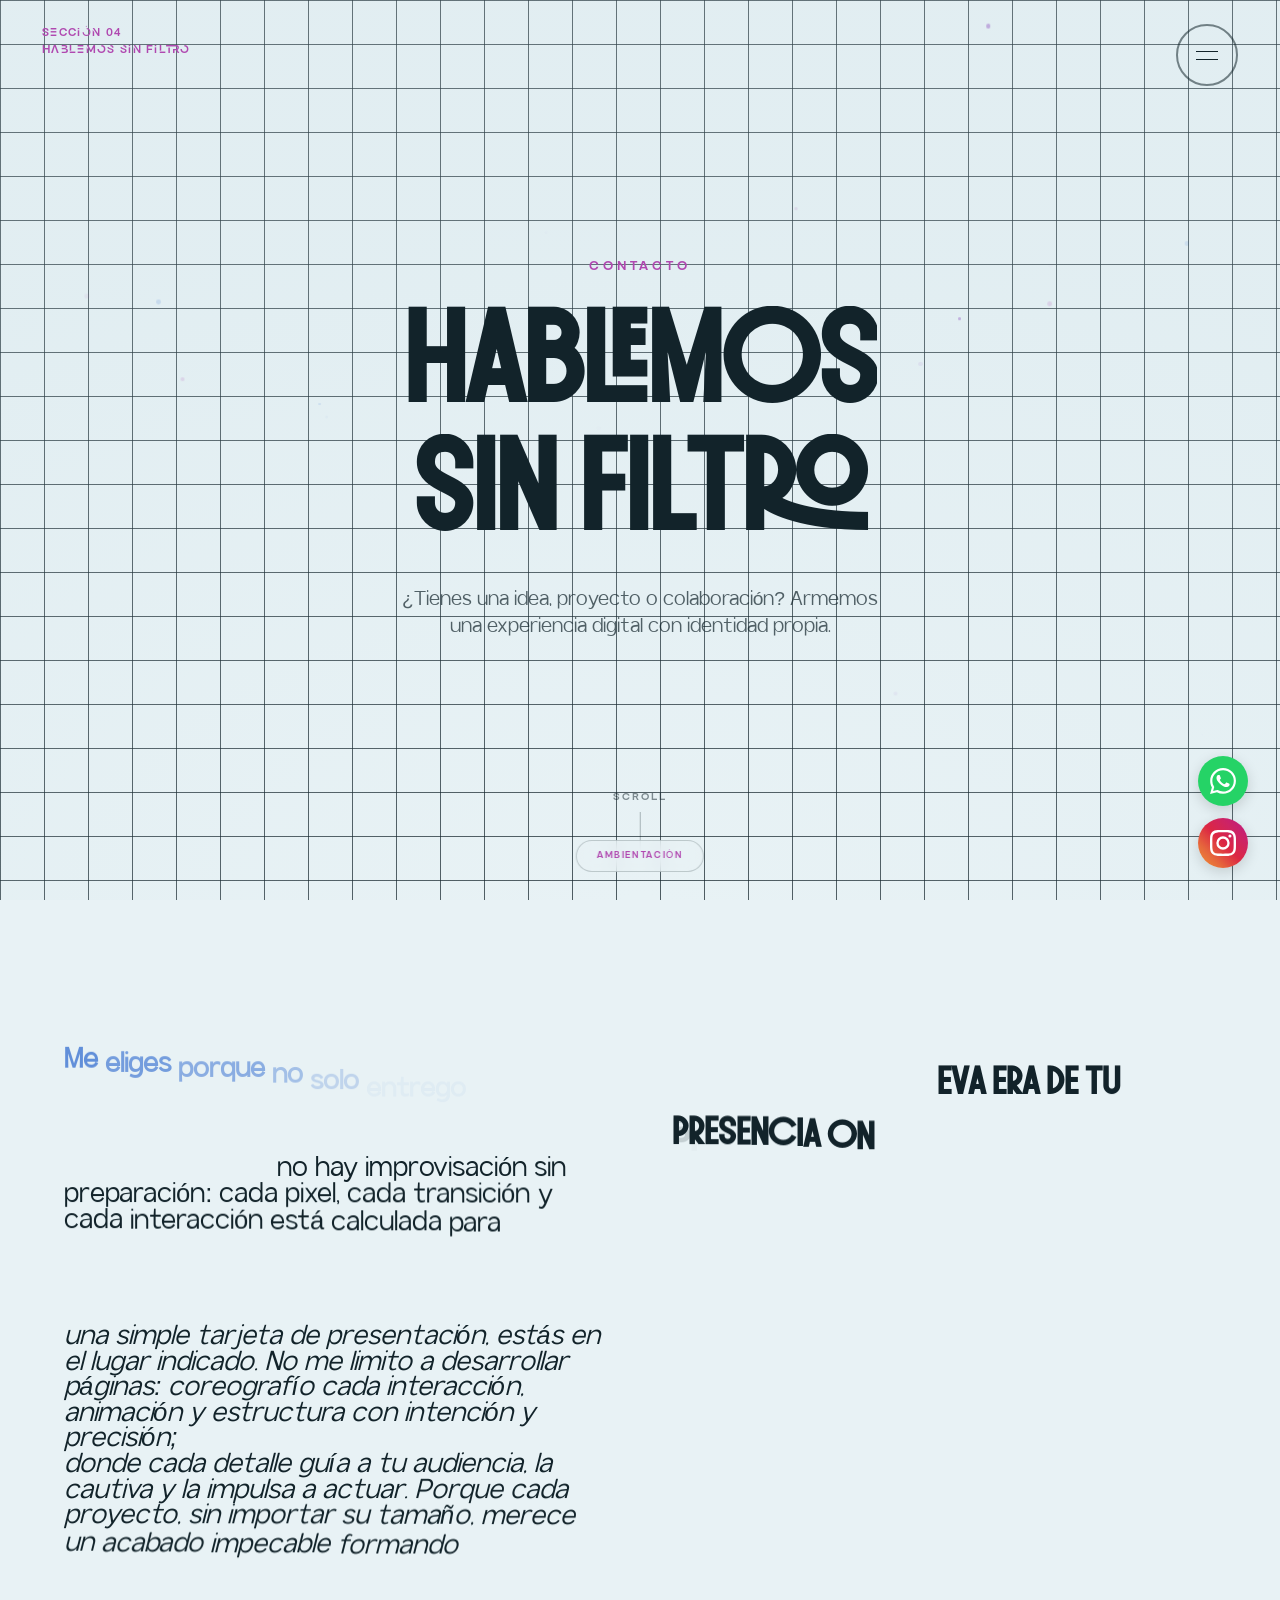
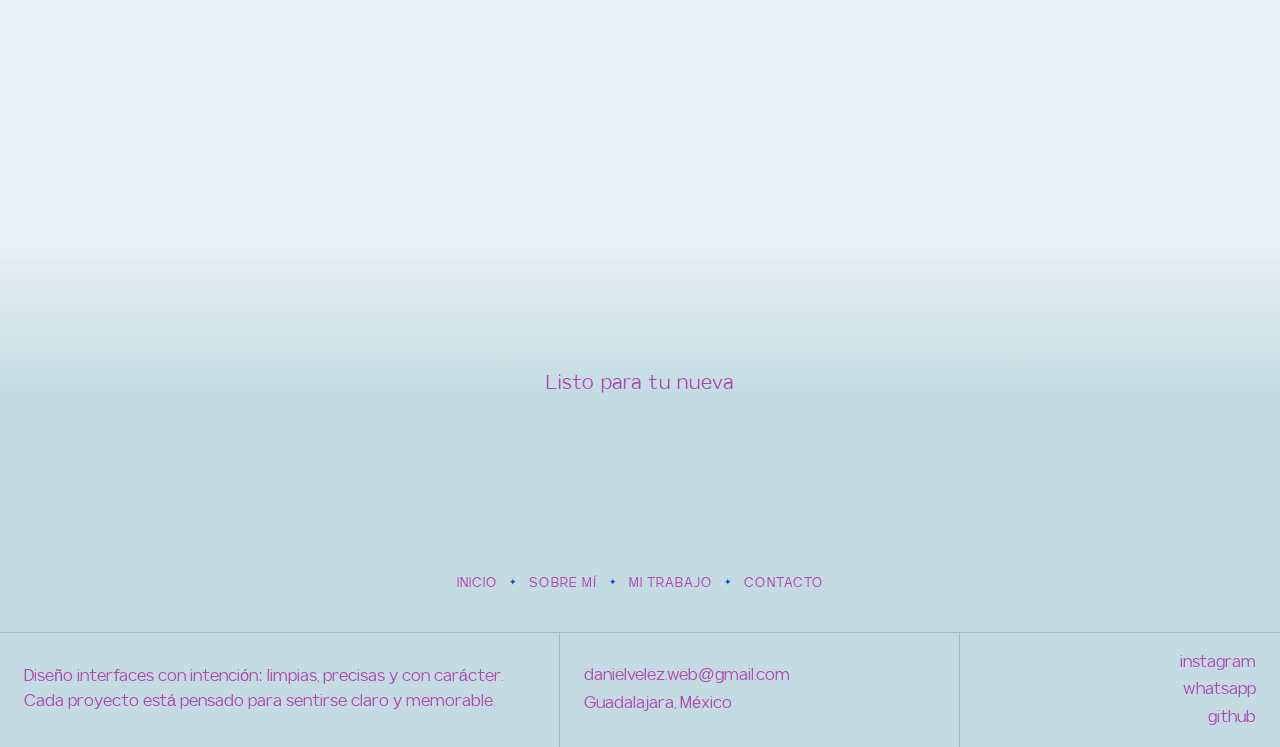
==== commit 1872666c: "contacto listo" ====
--- a/contacto.html
+++ b/contacto.html
@@ -18,6 +18,9 @@
   <link rel="stylesheet" href="css/variables.css" />
   <link rel="stylesheet" href="css/base.css" />
   <link rel="stylesheet" href="css/tema-selector.css" />
+  <link rel="stylesheet" href="css/contacto.css" />
+  <link rel="stylesheet" href="css/footer.css" />
+  <link rel="stylesheet" href="css/flotantes.css" />
 </head>
 
 <body data-tema="neutro">
@@ -72,6 +75,7 @@
     </div>
   </div>
 
+  <!-- ══ Navegación fullscreen ══ -->
   <aside class="nav-overlay" id="navOverlay" aria-hidden="true" role="dialog" aria-label="Menú de navegación"
     aria-modal="true">
     <div class="nav-overlay-shell">
@@ -120,39 +124,186 @@
           Cada proyecto está pensado para sentirse claro y memorable.
         </p>
         <div class="nav-overlay-contacto">
-          <a href="mailto:danielvelez.web@gmail.com" class="nav-overlay-meta-link">danielvelez.web@gmail.com</a>
+          <a href="mailto:velez.4991.94@gmail.com" class="nav-overlay-meta-link">velez.4991.94@gmail.com</a>
           <span>Guadalajara, México</span>
         </div>
         <div class="nav-overlay-sociales">
-          <a href="https://www.instagram.com" target="_blank" rel="noopener">instagram</a>
-          <a href="https://www.whatsapp.com" target="_blank" rel="noopener">whatsapp</a>
+          <a href="https://www.instagram.com/daniel_velez94" target="_blank" rel="noopener">instagram</a>
+          <a href="https://wa.me/523312706200" target="_blank" rel="noopener">whatsapp</a>
           <a href="https://github.com/DanielV-94" target="_blank" rel="noopener">github</a>
         </div>
       </footer>
     </div>
   </aside>
 
-  <main class="page-main">
-    <article class="page-card">
-      <p class="page-kicker">Contacto</p>
-      <h1 class="page-title">Hablemos sin Filtro</h1>
-      <p class="page-description">
-        ¿Tienes una idea, proyecto o colaboración? Escríbeme y armamos una experiencia digital
-        con identidad propia.
+  <!-- ═══════════════════════════════════════════════════════════
+       CONTENIDO PRINCIPAL — CONTACTO
+  ═══════════════════════════════════════════════════════════ -->
+  <main class="contacto-main">
+
+    <!-- ═══ HERO — Título con SplitText reveal ═══ -->
+    <section class="contacto-hero">
+      <div class="contacto-hero-particulas" id="contactoParticulas" aria-hidden="true"></div>
+      <div class="contacto-hero-contenido">
+        <p class="contacto-hero-etiqueta">Contacto</p>
+        <h1 class="contacto-hero-titulo">
+          <span class="linea"><span class="linea-inner">Hablemos</span></span>
+          <span class="linea"><span class="linea-inner">sin Filtro</span></span>
+        </h1>
+        <p class="contacto-hero-sub">
+          ¿Tienes una idea, proyecto o colaboración? Armemos una experiencia digital con identidad propia.
+        </p>
+      </div>
+      <div class="contacto-scroll-indicador">
+        <span>Scroll</span>
+        <div class="contacto-scroll-linea"></div>
+      </div>
+    </section>
+
+    <!-- ═══ SECCIÓN SPLIT — Manifiesto (izq) + Cierre y Cards (der) ═══ -->
+    <section class="contacto-split" id="contactoSplit">
+
+      <!-- ── Columna izquierda — Manifiesto ── -->
+      <div class="contacto-split-izq" id="contactoManifiesto">
+        <div class="contacto-manifiesto-contenido">
+          <p>
+            <strong>Me eliges porque no solo entrego código. Entrego presencia digital.</strong> Porque entiendo que tu marca necesita más que un lugar en internet: necesita un espacio que hable, mueva y convierta. Y porque, al igual que en el escenario, aquí no hay improvisación sin preparación: cada pixel, cada transición y cada interacción está calculada para cumplir un objetivo claro.
+          </p>
+          <p>
+            <em>"Si buscas un sitio web que vaya más allá de una simple tarjeta de presentación, estás en el lugar indicado. No me limito a desarrollar páginas:<span> coreografío cada interacción, animación y estructura con intención y precisión</span>; donde cada detalle <spam>guía a tu audiencia, la cautiva y la impulsa a actuar.</spam> Porque cada proyecto, sin importar su tamaño, merece un acabado impecable formando una experiencia digital hecha a la medida para dejar huella."</em>
+          </p>
+        </div>
+      </div>
+
+      <!-- ── Columna derecha — Cierre + Cards ── -->
+      <div class="contacto-split-der">
+
+        <!-- Frase de cierre -->
+        <div class="contacto-cierre" id="contactoCierre">
+          <div class="contacto-cierre-glow" id="contactoCierreGlow"></div>
+          <h2 class="contacto-cierre-texto" id="contactoCierreTexto">
+            Bienvenido a la nueva era de tu presencia online.
+          </h2>
+        </div>
+
+        <!-- Cards de contacto estilo glass -->
+        <div class="contacto-links" id="contactoLinks">
+          <p class="contacto-links-titulo">Encuéntrame en</p>
+          <div class="contacto-links-lista">
+
+            <a class="contacto-link-card" href="mailto:danielvelez..wweb@gmail.com">
+              <div class="contacto-link-card-icono-wrap">
+                <svg class="contacto-link-card-icono" viewBox="0 0 24 24" fill="none" stroke="currentColor" stroke-width="1.5" stroke-linecap="round" stroke-linejoin="round"><rect x="2" y="4" width="20" height="16" rx="2"/><path d="M22 7l-10 7L2 7"/></svg>
+              </div>
+              <div class="contacto-link-card-info">
+                <span class="contacto-link-card-nombre">Email</span>
+                <span class="contacto-link-card-valor">danielvelez.web@gmail.com</span>
+              </div>
+              <svg class="contacto-link-card-flecha" viewBox="0 0 24 24" fill="none" stroke="currentColor" stroke-width="2" stroke-linecap="round" stroke-linejoin="round"><path d="M7 17L17 7M17 7H7M17 7V17"/></svg>
+            </a>
+
+            <a class="contacto-link-card" href="https://wa.me/523312706200" target="_blank" rel="noopener">
+              <div class="contacto-link-card-icono-wrap">
+                <svg class="contacto-link-card-icono" viewBox="0 0 24 24" fill="currentColor"><path d="M17.472 14.382c-.297-.149-1.758-.867-2.03-.967-.273-.099-.471-.148-.67.15-.197.297-.767.966-.94 1.164-.173.199-.347.223-.644.075-.297-.15-1.255-.463-2.39-1.475-.883-.788-1.48-1.761-1.653-2.059-.173-.297-.018-.458.13-.606.134-.133.298-.347.446-.52.149-.174.198-.298.298-.497.099-.198.05-.371-.025-.52-.075-.149-.669-1.612-.916-2.207-.242-.579-.487-.5-.669-.51-.173-.008-.371-.01-.57-.01-.198 0-.52.074-.792.372-.272.297-1.04 1.016-1.04 2.479 0 1.462 1.065 2.875 1.213 3.074.149.198 2.096 3.2 5.077 4.487.709.306 1.262.489 1.694.625.712.227 1.36.195 1.871.118.571-.085 1.758-.719 2.006-1.413.248-.694.248-1.289.173-1.413-.074-.124-.272-.198-.57-.347m-5.421 7.403h-.004a9.87 9.87 0 01-5.031-1.378l-.361-.214-3.741.982.998-3.648-.235-.374a9.86 9.86 0 01-1.51-5.26c.001-5.45 4.436-9.884 9.888-9.884 2.64 0 5.122 1.03 6.988 2.898a9.825 9.825 0 012.893 6.994c-.003 5.45-4.437 9.884-9.885 9.884m8.413-18.297A11.815 11.815 0 0012.05 0C5.495 0 .16 5.335.157 11.892c0 2.096.547 4.142 1.588 5.945L.057 24l6.305-1.654a11.882 11.882 0 005.683 1.448h.005c6.554 0 11.89-5.335 11.893-11.893a11.821 11.821 0 00-3.48-8.413z"/></svg>
+              </div>
+              <div class="contacto-link-card-info">
+                <span class="contacto-link-card-nombre">WhatsApp</span>
+                <span class="contacto-link-card-valor">+52 331 270 6200</span>
+              </div>
+              <svg class="contacto-link-card-flecha" viewBox="0 0 24 24" fill="none" stroke="currentColor" stroke-width="2" stroke-linecap="round" stroke-linejoin="round"><path d="M7 17L17 7M17 7H7M17 7V17"/></svg>
+            </a>
+
+            <a class="contacto-link-card" href="https://www.instagram.com/daniel_velez94" target="_blank" rel="noopener">
+              <div class="contacto-link-card-icono-wrap">
+                <svg class="contacto-link-card-icono" viewBox="0 0 24 24" fill="none" stroke="currentColor" stroke-width="1.5" stroke-linecap="round" stroke-linejoin="round"><rect x="2" y="2" width="20" height="20" rx="5"/><circle cx="12" cy="12" r="4"/><circle cx="18" cy="6" r="1.5"/></svg>
+              </div>
+              <div class="contacto-link-card-info">
+                <span class="contacto-link-card-nombre">Instagram</span>
+                <span class="contacto-link-card-valor">@daniel_velez94</span>
+              </div>
+              <svg class="contacto-link-card-flecha" viewBox="0 0 24 24" fill="none" stroke="currentColor" stroke-width="2" stroke-linecap="round" stroke-linejoin="round"><path d="M7 17L17 7M17 7H7M17 7V17"/></svg>
+            </a>
+
+            <a class="contacto-link-card" href="https://github.com/DanielV-94" target="_blank" rel="noopener">
+              <div class="contacto-link-card-icono-wrap">
+                <svg class="contacto-link-card-icono" viewBox="0 0 24 24" fill="currentColor"><path d="M12 0c-6.626 0-12 5.373-12 12 0 5.302 3.438 9.8 8.207 11.387.599.111.793-.261.793-.577v-2.234c-3.338.726-4.033-1.416-4.033-1.416-.546-1.387-1.333-1.756-1.333-1.756-1.089-.745.083-.729.083-.729 1.205.084 1.839 1.237 1.839 1.237 1.07 1.834 2.807 1.304 3.492.997.107-.775.418-1.305.762-1.604-2.665-.305-5.467-1.334-5.467-5.931 0-1.311.469-2.381 1.236-3.221-.124-.303-.535-1.524.117-3.176 0 0 1.008-.322 3.301 1.23.957-.266 1.983-.399 3.003-.404 1.02.005 2.047.138 3.006.404 2.291-1.552 3.297-1.23 3.297-1.23.653 1.653.242 2.874.118 3.176.77.84 1.235 1.911 1.235 3.221 0 4.609-2.807 5.624-5.479 5.921.43.372.823 1.102.823 2.222v3.293c0 .319.192.694.801.576 4.765-1.589 8.199-6.086 8.199-11.386 0-6.627-5.373-12-12-12z"/></svg>
+              </div>
+              <div class="contacto-link-card-info">
+                <span class="contacto-link-card-nombre">GitHub</span>
+                <span class="contacto-link-card-valor">DanielV-94</span>
+              </div>
+              <svg class="contacto-link-card-flecha" viewBox="0 0 24 24" fill="none" stroke="currentColor" stroke-width="2" stroke-linecap="round" stroke-linejoin="round"><path d="M7 17L17 7M17 7H7M17 7V17"/></svg>
+            </a>
+
+          </div>
+        </div>
+
+      </div>
+    </section>
+
+  </main>
+
+  <!-- ════════════════════════════════════════
+       FOOTER — CTA impactante con degradado
+  ════════════════════════════════════════ -->
+  <footer class="footer" aria-label="Pie de página — contacto">
+    <div class="footer-degradado" aria-hidden="true"></div>
+    <a href="contacto.html" class="footer-cta" aria-label="Ir a la página de contacto — Nueva presencia digital">
+      <p class="footer-subtitulo">Listo para tu nueva</p>
+      <h2 class="footer-titulo">PRESENCIA DIGITAL</h2>
+    </a>
+    <nav class="footer-nav" aria-label="Navegación del sitio">
+      <a href="index.html" class="footer-nav-enlace">INICIO</a>
+      <span class="footer-nav-separador" aria-hidden="true">✦</span>
+      <a href="sobre-mi.html" class="footer-nav-enlace">SOBRE MÍ</a>
+      <span class="footer-nav-separador" aria-hidden="true">✦</span>
+      <a href="mi-trabajo.html" class="footer-nav-enlace">MI TRABAJO</a>
+      <span class="footer-nav-separador" aria-hidden="true">✦</span>
+      <a href="contacto.html" class="footer-nav-enlace">CONTACTO</a>
+    </nav>
+    <div class="footer-barra">
+      <p class="footer-barra-copy">
+        Diseño interfaces con intención: limpias, precisas y con carácter.
+        Cada proyecto está pensado para sentirse claro y memorable.
       </p>
-      <a class="page-back-link" href="mailto:danielvelez.web@gmail.com">Enviar correo</a>
-    </article>
-  </main>
+      <div class="footer-barra-contacto">
+        <a href="mailto:danielvelez.web@gmail.com" class="footer-barra-link">danielvelez.web@gmail.com</a>
+        <span>Guadalajara, México</span>
+      </div>
+      <div class="footer-barra-sociales">
+        <a href="https://www.instagram.com/daniel_velez94" target="_blank" rel="noopener">instagram</a>
+        <a href="https://wa.me/523312706200" target="_blank" rel="noopener">whatsapp</a>
+        <a href="https://github.com/DanielV-94" target="_blank" rel="noopener">github</a>
+      </div>
+    </div>
+  </footer>
 
   <script src="gsap-public/minified/gsap.min.js"></script>
+  <script src="gsap-public/minified/ScrollTrigger.min.js"></script>
+  <script src="gsap-public/minified/SplitText.min.js"></script>
+  <script src="gsap-public/minified/ScrambleTextPlugin.min.js"></script>
   <script src="js/nav.js"></script>
   <script src="js/tema-selector.js"></script>
+  <script src="js/contacto.js"></script>
+  <script src="js/footer.js"></script>
   <script>
     document.addEventListener("DOMContentLoaded", () => {
       if (typeof Nav !== "undefined") Nav.init();
       if (typeof TemaSelector !== "undefined") TemaSelector.init();
+      if (typeof Contacto !== "undefined") Contacto.init();
+      if (typeof Footer !== "undefined") Footer.init();
     });
   </script>
+
+  <!-- ══ Botones flotantes — WhatsApp + Instagram ══ -->
+  <div class="flotantes" aria-label="Contacto rápido">
+    <a class="flotante-btn flotante-btn--whatsapp" href="https://wa.me/523312706200" target="_blank" rel="noopener" aria-label="Enviar mensaje por WhatsApp">
+      <svg viewBox="0 0 24 24" xmlns="http://www.w3.org/2000/svg"><path d="M17.472 14.382c-.297-.149-1.758-.867-2.03-.967-.273-.099-.471-.148-.67.15-.197.297-.767.966-.94 1.164-.173.199-.347.223-.644.075-.297-.15-1.255-.463-2.39-1.475-.883-.788-1.48-1.761-1.653-2.059-.173-.297-.018-.458.13-.606.134-.133.298-.347.446-.52.149-.174.198-.298.298-.497.099-.198.05-.371-.025-.52-.075-.149-.669-1.612-.916-2.207-.242-.579-.487-.5-.669-.51-.173-.008-.371-.01-.57-.01-.198 0-.52.074-.792.372-.272.297-1.04 1.016-1.04 2.479 0 1.462 1.065 2.875 1.213 3.074.149.198 2.096 3.2 5.077 4.487.709.306 1.262.489 1.694.625.712.227 1.36.195 1.871.118.571-.085 1.758-.719 2.006-1.413.248-.694.248-1.289.173-1.413-.074-.124-.272-.198-.57-.347m-5.421 7.403h-.004a9.87 9.87 0 01-5.031-1.378l-.361-.214-3.741.982.998-3.648-.235-.374a9.86 9.86 0 01-1.51-5.26c.001-5.45 4.436-9.884 9.888-9.884 2.64 0 5.122 1.03 6.988 2.898a9.825 9.825 0 012.893 6.994c-.003 5.45-4.437 9.884-9.885 9.884m8.413-18.297A11.815 11.815 0 0012.05 0C5.495 0 .16 5.335.157 11.892c0 2.096.547 4.142 1.588 5.945L.057 24l6.305-1.654a11.882 11.882 0 005.683 1.448h.005c6.554 0 11.89-5.335 11.893-11.893a11.821 11.821 0 00-3.48-8.413z"/></svg>
+    </a>
+    <a class="flotante-btn flotante-btn--instagram" href="https://www.instagram.com/daniel_velez94" target="_blank" rel="noopener" aria-label="Visitar perfil de Instagram">
+      <svg viewBox="0 0 24 24" xmlns="http://www.w3.org/2000/svg"><path d="M12 2.163c3.204 0 3.584.012 4.85.07 3.252.148 4.771 1.691 4.919 4.919.058 1.265.069 1.645.069 4.849 0 3.205-.012 3.584-.069 4.849-.149 3.225-1.664 4.771-4.919 4.919-1.266.058-1.644.07-4.85.07-3.204 0-3.584-.012-4.849-.07-3.26-.149-4.771-1.699-4.919-4.92-.058-1.265-.07-1.644-.07-4.849 0-3.204.013-3.583.07-4.849.149-3.227 1.664-4.771 4.919-4.919 1.266-.057 1.645-.069 4.849-.069zM12 0C8.741 0 8.333.014 7.053.072 2.695.272.273 2.69.073 7.052.014 8.333 0 8.741 0 12c0 3.259.014 3.668.072 4.948.2 4.358 2.618 6.78 6.98 6.98C8.333 23.986 8.741 24 12 24c3.259 0 3.668-.014 4.948-.072 4.354-.2 6.782-2.618 6.979-6.98.059-1.28.073-1.689.073-4.948 0-3.259-.014-3.667-.072-4.947-.196-4.354-2.617-6.78-6.979-6.98C15.668.014 15.259 0 12 0zm0 5.838a6.162 6.162 0 100 12.324 6.162 6.162 0 000-12.324zM12 16a4 4 0 110-8 4 4 0 010 8zm6.406-11.845a1.44 1.44 0 100 2.881 1.44 1.44 0 000-2.881z"/></svg>
+    </a>
+  </div>
 </body>
 
 </html>
--- a/css/variables.css
+++ b/css/variables.css
@@ -30,12 +30,12 @@
 :root {
   --color-fondo: #e8f2f5;
   --color-fondo-secundario: #c4dbe3;
-  --color-fondo-alt: #1b4d5c;
+  --color-fondo-alt: #f4faef;
   --color-texto: #12232a;
-  --color-texto-suave: #7a4a7a;
+  --color-texto-suave: #b048b0;
   --color-acento: #0b50c8;
   --color-acento-hover: #6a09ab;
-  --color-grid: rgba(18, 35, 42, 0.293);
+  --color-grid: rgba(18, 35, 42, 0.726);
   --color-gradiente-ini: rgba(232, 242, 245, 0);
   --color-gradiente-fin: rgba(196, 219, 227, 0.18);
   --color-cursor-daniel: #c8145a;
@@ -51,12 +51,19 @@
   --manifiesto-drop-2: rgba(11, 181, 200, 0.5);
   --manifiesto-drop-3: rgba(91, 74, 158, 0.6);
   --manifiesto-neon-color: #12232a;
-  --manifiesto-neon-s1: 0 0 4px rgba(200, 20, 90, 0.6);
-  --manifiesto-neon-s2: 0 0 14px rgba(11, 181, 200, 0.5);
+  --manifiesto-neon-s1: 0 0 4px rgba(200, 20, 89, 0.818);
+  --manifiesto-neon-s2: 0 0 14px rgba(11, 181, 200, 0.815);
   --manifiesto-neon-s3: 0 0 30px rgba(200, 20, 90, 0.35);
-  --manifiesto-neon-s4: 0 0 60px rgba(91, 74, 158, 0.3);
-  --manifiesto-neon-s5: 0 0 110px rgba(11, 181, 200, 0.2);
-  --manifiesto-neon-s6: 0 0 180px rgba(123, 45, 139, 0.15);
+  --manifiesto-neon-s4: 0 0 60px rgba(91, 74, 158, 0.897);
+  --manifiesto-neon-s5: 0 0 110px rgba(11, 181, 200, 0.626);
+  --manifiesto-neon-s6: 0 0 180px rgba(123, 45, 139, 0.733);
+  --manifiesto-neon-color1:rgba(200, 20, 89);
+  --manifiesto-neon-color2:rgba(11, 181, 200);
+  --manifiesto-neon-color3:rgba(200, 20, 90);
+  --manifiesto-neon-color4:rgba(91, 74, 158);
+  --manifiesto-neon-color5:rgba(11, 181, 200);
+  --manifiesto-neon-color6:rgba(123, 45, 139);
+
 }
 
 /* ════════════════════════════════════════
@@ -69,10 +76,10 @@
   --color-fondo-secundario: #0a1420;
   --color-fondo-alt: #19c1b8;
   --color-texto: #f0fff0;
-  --color-texto-suave: #7b68ee;
+  --color-texto-suave: #ffbc02;
   --color-acento: #91ff00;
   --color-acento-hover: #ff2d9b;
-  --color-grid: rgba(145, 255, 0, 0.586);
+  --color-grid: rgba(145, 255, 0, 0.903);
   --color-gradiente-ini: rgba(10, 10, 20, 0);
   --color-gradiente-fin: rgba(10, 10, 20, 0.88);
   --color-cursor-daniel: #00f0ff;
@@ -88,12 +95,18 @@
   --manifiesto-drop-2: rgba(0, 238, 255, 0.918);
   --manifiesto-drop-3: rgba(103, 7, 57, 0.937);
   --manifiesto-neon-color: #91ff00;
-  --manifiesto-neon-s1: 0 0 4px #ff0066;
+  --manifiesto-neon-s1: 0 0 4px rgba(255, 0, 102, 0.936);
   --manifiesto-neon-s2: 0 0 14px rgba(157, 0, 255, 0.95);
   --manifiesto-neon-s3: 0 0 30px rgba(0, 240, 255, 0.80);
   --manifiesto-neon-s4: 0 0 60px rgba(180, 9, 97, 0.797);
   --manifiesto-neon-s5: 0 0 110px rgba(154, 249, 29, 0.844);
   --manifiesto-neon-s6: 0 0 180px rgba(5, 118, 126, 0.704);
+  --manifiesto-neon-color1:rgba(255, 0, 102);
+  --manifiesto-neon-color2:rgba(157, 0, 255);
+  --manifiesto-neon-color3:rgba(0, 240, 255);
+  --manifiesto-neon-color4:rgba(180, 9, 97);
+  --manifiesto-neon-color5:rgba(154, 249, 29);
+  --manifiesto-neon-color6:rgba(5, 118, 126);
 }
 
 /* ════════════════════════════════════════
@@ -125,12 +138,18 @@
   --manifiesto-drop-2: rgba(255, 208, 0, 0.50);
   --manifiesto-drop-3: rgba(0, 229, 255, 0.30);
   --manifiesto-neon-color: #f0fffa;
-  --manifiesto-neon-s1: 0 0 4px #13b6df;
+  --manifiesto-neon-s1: 0 0 4px rgba(19, 182, 223, 0.842);
   --manifiesto-neon-s2: 0 0 14px rgba(255, 45, 106, 0.95);
   --manifiesto-neon-s3: 0 0 30px rgba(129, 107, 255, 0.968);
   --manifiesto-neon-s4: 0 0 60px rgba(146, 255, 45, 0.751);
   --manifiesto-neon-s5: 0 0 110px rgba(0, 229, 255, 0.40);
   --manifiesto-neon-s6: 0 0 180px rgba(115, 0, 255, 0.943);
+  --manifiesto-neon-color1:rgba(19, 182, 223); 
+  --manifiesto-neon-color2:rgba(255, 45, 106);
+  --manifiesto-neon-color3:rgba(129, 107, 255);
+  --manifiesto-neon-color4:rgba(146, 255, 45);
+  --manifiesto-neon-color5:rgba(0, 229, 255);
+  --manifiesto-neon-color6:rgba(115, 0, 255);
 }
 
 /* ════════════════════════════════════════
@@ -141,9 +160,9 @@
 [data-tema="rave"] {
   --color-fondo: #050505;
   --color-fondo-secundario: #050a0a;
-  --color-fondo-alt: #cf5306;
+  --color-fondo-alt: #3806cf;
   --color-texto: #ffffff;
-  --color-texto-suave: #777777;
+  --color-texto-suave: #ebf6dc;
   --color-acento: #ff3300;
   --color-acento-hover: #00ff88;
   --color-grid: rgba(255, 153, 0, 0.564);
@@ -162,12 +181,18 @@
   --manifiesto-drop-2: rgba(0, 255, 136, 0.50);
   --manifiesto-drop-3: rgba(242, 227, 19, 0.769);
   --manifiesto-neon-color: #ffffff;
-  --manifiesto-neon-s1: 0 0 4px #ffffff;
+  --manifiesto-neon-s1: 0 0 4px rgba(234, 231, 231, 0.908);
   --manifiesto-neon-s2: 0 0 14px rgba(255, 51, 0, 0.95);
   --manifiesto-neon-s3: 0 0 30px rgba(0, 255, 136, 0.8);
   --manifiesto-neon-s4: 0 0 60px rgba(136, 0, 255, 0.849);
   --manifiesto-neon-s5: 0 0 110px rgba(255, 51, 0, 0.597);
   --manifiesto-neon-s6: 0 0 180px rgba(255, 251, 0, 0.927);
+  --manifiesto-neon-color1:rgba(234, 231, 231);
+  --manifiesto-neon-color2: rgba(255, 51, 0);
+  --manifiesto-neon-color3:rgba(0, 255, 136);
+  --manifiesto-neon-color4:rgba(136, 0, 255);
+  --manifiesto-neon-color5: rgba(255, 51, 0);
+  --manifiesto-neon-color6:rgba(255, 251, 0);
 }
 
 /* ════════════════════════════════════════
@@ -178,7 +203,7 @@
 [data-tema="collage"] {
   --color-fondo: #e8dcc8;
   --color-fondo-secundario: #d4c4a8;
-  --color-fondo-alt: #c2a97e;
+  --color-fondo-alt: #daeaf4;
   --color-texto: #1a1410;
   --color-texto-suave: #6b5740;
   --color-acento: #cc2222;
@@ -199,12 +224,18 @@
   --manifiesto-drop-2: rgba(26, 20, 16, 0.5);
   --manifiesto-drop-3: rgba(0, 68, 170, 0.7);
   --manifiesto-neon-color: #1a1410;
-  --manifiesto-neon-s1: 0 0 4px rgba(204, 34, 34, 0.7);
-  --manifiesto-neon-s2: 0 0 14px rgba(204, 34, 34, 0.6);
-  --manifiesto-neon-s3: 0 0 30px rgba(0, 68, 170, 0.5);
-  --manifiesto-neon-s4: 0 0 60px rgba(0, 68, 170, 0.4);
-  --manifiesto-neon-s5: 0 0 110px rgba(204, 34, 34, 0.5);
-  --manifiesto-neon-s6: 0 0 180px rgba(0, 68, 170, 0.3);
+  --manifiesto-neon-s1: 0 0 4px rgba(30, 26, 255, 0.7);
+  --manifiesto-neon-s2: 0 0 14px rgba(232, 6, 6, 0.886);
+  --manifiesto-neon-s3: 0 0 30px rgba(10, 106, 251, 0.703);
+  --manifiesto-neon-s4: 0 0 60px rgba(10, 106, 249, 0.4);
+  --manifiesto-neon-s5: 0 0 110px rgba(245, 13, 13, 0.908);
+  --manifiesto-neon-s6: 0 0 180px rgba(16, 106, 240, 0.9);
+  --manifiesto-neon-color1:rgba(30, 26, 255);
+  --manifiesto-neon-color2:rgba(232, 6, 6);
+  --manifiesto-neon-color3:rgb(10, 207, 251);
+  --manifiesto-neon-color4:rgb(253, 207, 179);
+  --manifiesto-neon-color5:rgba(245, 13, 13);
+  --manifiesto-neon-color6:rgba(16, 106, 240);
 }
 
 /* ════════════════════════════════════════
@@ -217,9 +248,9 @@
   --color-fondo-secundario: #f5f0ff;
   --color-fondo-alt: #f5b8b8;
   --color-texto: #1a1a2e;
-  --color-texto-suave: #555980;
-  --color-acento: #7c3aed;
-  --color-acento-hover: #06d6a0;
+  --color-texto-suave: #9106cd;
+  --color-acento: #ff00cc;
+  --color-acento-hover: #0629d6;
   --color-grid: rgba(124, 58, 237, 0.619);
   --color-gradiente-ini: rgba(245, 247, 255, 0);
   --color-gradiente-fin: rgba(234, 237, 250, 0.25);
@@ -236,10 +267,16 @@
   --manifiesto-drop-2: rgba(26, 26, 46, 0.627);
   --manifiesto-drop-3: rgba(255, 0, 111, 0.849);
   --manifiesto-neon-color: #0c9c86;
-  --manifiesto-neon-s1: 0 0 4px rgba(218, 161, 195, 0.767);
-  --manifiesto-neon-s2: 0 0 14px rgba(124, 58, 237, 0.45);
-  --manifiesto-neon-s3: 0 0 30px rgba(26, 26, 46, 0.48);
+  --manifiesto-neon-s1: 0 0 4px rgba(221, 25, 142, 0.767);
+  --manifiesto-neon-s2: 0 0 14px rgba(97, 8, 250, 0.908);
+  --manifiesto-neon-s3: 0 0 30px rgba(236, 4, 116, 0.48);
   --manifiesto-neon-s4: 0 0 60px rgba(6, 214, 160, 0.35);
-  --manifiesto-neon-s5: 0 0 110px rgba(124, 58, 237, 0.60);
-  --manifiesto-neon-s6: 0 0 180px rgba(26, 26, 46, 0.49);
-}
+  --manifiesto-neon-s5: 0 0 110px rgba(96, 10, 244, 0.6);
+  --manifiesto-neon-s6: 0 0 180px rgba(11, 11, 251, 0.49);
+  --manifiesto-neon-color1:rgba(221, 25, 142);
+  --manifiesto-neon-color2:rgba(97, 8, 250);
+  --manifiesto-neon-color3:rgba(236, 4, 116);
+  --manifiesto-neon-color4:rgb(4, 161, 119);
+  --manifiesto-neon-color5:rgb(60, 7, 153);
+  --manifiesto-neon-color6:rgb(6, 6, 138);
+}
--- a/css/base.css
+++ b/css/base.css
@@ -171,7 +171,7 @@
 
 /* ── Override: fondo alterno para páginas internas ── */
 .pagina-fondo-alterno .fondo-grid {
-  background-color: var(--color-fondo-secundario);
+  background-color: var(--color-fondo-alt);
 }
 
 .fondo-gradiente {
--- a/css/contacto.css
+++ b/css/contacto.css
@@ -0,0 +1,423 @@
+/* ═══════════════════════════════════════════════════════════════
+   CONTACTO — Página completa de contacto
+   Hero + Split (Manifiesto izq | Cierre + Cards der)
+═══════════════════════════════════════════════════════════════ */
+
+/* ── Hero fullscreen ── */
+.contacto-hero {
+  position: relative;
+  min-height: 100dvh;
+  display: flex;
+  flex-direction: column;
+  justify-content: center;
+  align-items: center;
+  padding: 4rem 2rem;
+  overflow: hidden;
+}
+
+.contacto-hero-etiqueta {
+  font-family: var(--fuente-micro);
+  font-size: clamp(0.7rem, 1vw, 0.85rem);
+  text-transform: uppercase;
+  letter-spacing: 0.3em;
+  color: var(--color-texto-suave);
+  opacity: 0;
+  margin-bottom: 2rem;
+}
+
+.contacto-hero-titulo {
+  font-family: var(--fuente-display);
+  font-size: clamp(3rem, 10vw, 8rem);
+  text-align: center;
+  line-height: 1;
+  color: var(--color-texto);
+  margin-bottom: 1.5rem;
+}
+
+.contacto-hero-titulo .linea {
+  display: block;
+  overflow: hidden;
+}
+
+.contacto-hero-titulo .linea-inner {
+  display: block;
+  transform: translateY(110%);
+}
+
+.contacto-hero-sub {
+  font-family: var(--fuente-parrafo);
+  font-size: clamp(1rem, 1.5vw, 1.2rem);
+  color: var(--color-texto);
+  text-align: center;
+  max-width: 500px;
+  opacity: 0;
+}
+
+.contacto-hero-particulas {
+  position: absolute;
+  inset: 0;
+  pointer-events: none;
+  z-index: 0;
+}
+
+.contacto-hero-particula {
+  position: absolute;
+  border-radius: 50%;
+  opacity: 0;
+}
+
+.contacto-hero-contenido {
+  position: relative;
+  z-index: 1;
+  display: flex;
+  flex-direction: column;
+  align-items: center;
+}
+
+.contacto-scroll-indicador {
+  position: absolute;
+  bottom: 3rem;
+  left: 50%;
+  transform: translateX(-50%);
+  display: flex;
+  flex-direction: column;
+  align-items: center;
+  gap: 0.5rem;
+  opacity: 0;
+}
+
+.contacto-scroll-indicador span {
+  font-family: var(--fuente-micro);
+  font-size: 0.65rem;
+  text-transform: uppercase;
+  letter-spacing: 0.2em;
+  color: var(--color-texto);
+  opacity: 0.5;
+}
+
+.contacto-scroll-linea {
+  width: 1px;
+  height: 40px;
+  background: var(--color-texto);
+  opacity: 0.3;
+  animation: contacto-scroll-pulse 2s ease-in-out infinite;
+}
+
+@keyframes contacto-scroll-pulse {
+  0%, 100% { transform: scaleY(1); opacity: 0.5; }
+  50% { transform: scaleY(0.5); opacity: 0.9; }
+}
+
+/* ═══ SPLIT LAYOUT — Manifiesto (izq) + Cierre/Cards (der) ═══ */
+.contacto-split {
+  display: grid;
+  grid-template-columns: 1fr 1fr;
+  gap: 4rem;
+  padding: 8rem 4rem;
+  max-width: 1400px;
+  margin: 0 auto;
+  align-items: start;
+}
+
+/* ── Columna izquierda — Manifiesto ── */
+.contacto-split-izq {
+  position: sticky;
+  top: 8rem;
+}
+
+.contacto-manifiesto-contenido {
+  display: flex;
+  flex-direction: column;
+  gap: 2.5rem;
+}
+
+.contacto-manifiesto-contenido p {
+  font-family: var(--fuente-parrafo);
+  font-size: clamp(1.25rem, 2vw, 1.7rem);
+  line-height: 1;
+  color: var(--color-texto);
+}
+
+.contacto-manifiesto-contenido p strong{
+  color: var(--color-acento);
+}
+
+.contacto-manifiesto-contenido p em {
+  font-style: bold;
+  opacity: 1;
+}
+
+/* ── Columna derecha — Cierre + Cards ── */
+.contacto-split-der {
+  display: flex;
+  flex-direction: column;
+  gap: 4rem;
+}
+
+/* ── Frase de cierre ── */
+.contacto-cierre {
+  position: relative;
+  padding: 2rem 0;
+}
+
+.contacto-cierre-texto {
+  font-family: var(--fuente-display);
+  font-size: clamp(1.8rem, 3vw, 2.8rem);
+  line-height: 1.3;
+  color: var(--color-texto);
+}
+
+.contacto-cierre-glow {
+  position: absolute;
+  width: 300px;
+  height: 300px;
+  border-radius: 50%;
+  background: radial-gradient(circle, var(--color-acento) 0%, transparent 70%);
+  opacity: 0;
+  filter: blur(80px);
+  pointer-events: none;
+  top: 50%;
+  left: 50%;
+  transform: translate(-50%, -50%) scale(0.5);
+}
+
+/* ═══ CARDS DE CONTACTO — Estilo glassmorphism horizontal ═══ */
+.contacto-links {
+  display: flex;
+  flex-direction: column;
+  gap: 1.5rem;
+}
+
+.contacto-links-titulo {
+  font-family: var(--fuente-editable);
+  font-size: clamp(0.7rem, 1vw, 0.8rem);
+  text-transform: uppercase;
+  letter-spacing: 0.25em;
+  color: var(--color-texto);
+  opacity: 0;
+  margin-bottom: 0.5rem;
+}
+
+.contacto-links-lista {
+  display: flex;
+  flex-direction: column;
+  gap: 1rem;
+}
+
+.contacto-link-card {
+  display: flex;
+  align-items: center;
+  gap: 1.2rem;
+  padding: 1.4rem 1.8rem;
+  border: 1px solid rgba(255, 255, 255, 0.08);
+  border-radius: 14px;
+  text-decoration: none;
+  color: var(--color-texto);
+  background: rgba(255, 255, 255, 0.03);
+  backdrop-filter: blur(12px);
+  -webkit-backdrop-filter: blur(12px);
+  transition: border-color 0.4s ease,
+              background 0.4s ease,
+              transform 0.4s cubic-bezier(0.16, 1, 0.3, 1);
+  opacity: 0;
+  transform: translateY(30px);
+  position: relative;
+}
+
+.contacto-link-card-icono-wrap {
+  display: flex;
+  align-items: center;
+  justify-content: center;
+  width: 44px;
+  height: 44px;
+  border-radius: 10px;
+  background: rgba(255, 255, 255, 0.05);
+  border: 1px solid rgba(255, 255, 255, 0.08);
+  flex-shrink: 0;
+}
+
+.contacto-link-card-icono {
+  width: 22px;
+  height: 22px;
+  color: var(--color-texto);
+  opacity: 0.8;
+}
+
+.contacto-link-card-info {
+  display: flex;
+  flex-direction: column;
+  gap: 0.2rem;
+  flex: 1;
+  min-width: 0;
+}
+
+.contacto-link-card-nombre {
+  font-family: var(--fuente-editable);
+  font-size: 0.65rem;
+  text-transform: uppercase;
+  letter-spacing: 0.15em;
+  opacity: 0.5;
+}
+
+.contacto-link-card-valor {
+  font-family: var(--fuente-dialogo);
+  font-size: clamp(1rem, 1.5vw, 1.3rem);
+  white-space: nowrap;
+  overflow: hidden;
+  text-overflow: ellipsis;
+}
+
+.contacto-link-card-flecha {
+  width: 18px;
+  height: 18px;
+  opacity: 0.3;
+  flex-shrink: 0;
+  transition: opacity 0.3s ease, transform 0.3s ease;
+  color: var(--color-texto);
+}
+
+/* ── Hover (solo pointer fino) ── */
+@media (hover: hover) and (pointer: fine) {
+  .contacto-link-card:hover {
+    border-color: rgba(255, 255, 255, 0.2);
+    background: rgba(255, 255, 255, 0.06);
+    transform: translateY(-2px);
+  }
+
+  .contacto-link-card:hover .contacto-link-card-flecha {
+    opacity: 1;
+    transform: translate(2px, -2px);
+  }
+}
+
+/* ── Focus visible ── */
+.contacto-link-card:focus-visible {
+  outline: 2px solid var(--color-acento);
+  outline-offset: 3px;
+  transform: translateY(-2px);
+}
+
+/* ═══════════════════════════════════════════════════════════
+   RESPONSIVE
+═══════════════════════════════════════════════════════════ */
+
+/* ── Tablet landscape ── */
+@media (max-width: 1024px) and (orientation: landscape) {
+  .contacto-split {
+    gap: 3rem;
+    padding: 6rem 3rem;
+  }
+
+  .contacto-hero-titulo {
+    font-size: clamp(2.5rem, 8vw, 5rem);
+  }
+
+  .contacto-cierre-texto {
+    font-size: clamp(1.5rem, 2.5vw, 2.2rem);
+  }
+}
+
+/* ── Tablet portrait ── */
+@media (max-width: 1024px) and (orientation: portrait) {
+  .contacto-split {
+    grid-template-columns: 1fr;
+    gap: 5rem;
+    padding: 6rem 2.5rem;
+  }
+
+  .contacto-split-izq {
+    position: static;
+  }
+
+  .contacto-hero-titulo {
+    font-size: clamp(2.5rem, 9vw, 5.5rem);
+  }
+
+  .contacto-cierre-texto {
+    font-size: clamp(1.8rem, 4vw, 2.8rem);
+  }
+}
+
+/* ── Mobile portrait ── */
+@media (max-width: 599px) {
+  .contacto-hero {
+    padding: 3rem 1.5rem;
+  }
+
+  .contacto-hero-titulo {
+    font-size: clamp(2.2rem, 12vw, 3.5rem);
+  }
+
+  .contacto-split {
+    grid-template-columns: 1fr;
+    gap: 4rem;
+    padding: 4rem 1.5rem;
+  }
+
+  .contacto-split-izq {
+    position: static;
+  }
+
+  .contacto-manifiesto-contenido p {
+    font-size: 1.1rem;
+    line-height: 1.75;
+  }
+
+  .contacto-cierre-texto {
+    font-size: clamp(1.4rem, 6vw, 2rem);
+  }
+
+  .contacto-link-card {
+    padding: 1.2rem 1.4rem;
+    gap: 1rem;
+  }
+
+  .contacto-link-card-icono-wrap {
+    width: 38px;
+    height: 38px;
+  }
+
+  .contacto-link-card-valor {
+    font-size: 0.95rem;
+  }
+}
+
+/* ── Mobile landscape ── */
+@media (max-width: 768px) and (orientation: landscape) {
+  .contacto-hero {
+    min-height: auto;
+    padding: 4rem 2rem;
+  }
+
+  .contacto-hero-titulo {
+    font-size: clamp(2rem, 6vw, 3rem);
+  }
+
+  .contacto-split {
+    grid-template-columns: 1fr 1fr;
+    gap: 2rem;
+    padding: 4rem 2rem;
+  }
+
+  .contacto-split-izq {
+    position: static;
+  }
+
+  .contacto-cierre-texto {
+    font-size: clamp(1.3rem, 3vw, 1.8rem);
+  }
+
+  .contacto-link-card {
+    padding: 1rem 1.2rem;
+    gap: 0.8rem;
+  }
+
+  .contacto-link-card-icono-wrap {
+    width: 36px;
+    height: 36px;
+  }
+
+  .contacto-link-card-valor {
+    font-size: 0.9rem;
+  }
+}
--- a/css/footer.css
+++ b/css/footer.css
@@ -0,0 +1,383 @@
+/* ═══════════════════════════════════════════════════════════════
+   FOOTER — CTA impactante + nav horizontal + fila redes/frase
+   "Listo para tu NUEVA PRESENCIA DIGITAL" → hover: CONTACTO →
+═══════════════════════════════════════════════════════════════ */
+
+/* ── Base ── */
+.footer {
+  position: relative;
+  z-index: 1;
+  width: 100%;
+  overflow: hidden;
+}
+
+/* ── Degradado hacia color secundario ── */
+.footer-degradado {
+  position: absolute;
+  inset: 0;
+  background: linear-gradient(
+    to bottom,
+    transparent 0%,
+    var(--color-fondo-secundario) 30%
+  );
+  pointer-events: none;
+  z-index: 0;
+  transition: background var(--transicion-tema);
+}
+
+/* ═══════════════════════════════════════════════════════════════
+   CTA PRINCIPAL — Enlace completo con hover
+═══════════════════════════════════════════════════════════════ */
+
+.footer-cta {
+  position: relative;
+  z-index: 1;
+  display: flex;
+  flex-direction: column;
+  align-items: center;
+  justify-content: center;
+  text-align: center;
+  text-decoration: none;
+  padding: 8rem 2rem 1.5rem;
+  cursor: pointer;
+}
+
+/* ── Subtítulo ── */
+.footer-subtitulo {
+  font-family: var(--fuente-parrafo);
+  font-size: clamp(1rem, 1.5vw, 1.3rem);
+  color: var(--color-texto-suave);
+  margin: 0 0 1rem;
+  letter-spacing: 0.05em;
+  transition: color var(--transicion-tema);
+}
+
+/* ── Título gigante ── */
+.footer-titulo {
+  font-family: var(--fuente-footer);
+  font-size: clamp(3rem, 10vw, 9rem);
+  color: var(--color-texto);
+  margin: 0;
+  line-height: 0.95;
+  letter-spacing: -0.02em;
+  transition:
+    font-family 0s,
+    color var(--transicion-tema);
+}
+
+/* ═══════════════════════════════════════════════════════════════
+   HOVER — Cambio de fuente a active
+═══════════════════════════════════════════════════════════════ */
+
+@media (hover: hover) and (pointer: fine) {
+  .footer-cta:hover .footer-titulo {
+    font-family: var(--fuente-footer-active);
+    color: var(--color-acento);
+  }
+}
+
+/* ── Focus visible ── */
+.footer-cta:focus-visible {
+  outline: none;
+}
+
+.footer-cta:focus-visible .footer-titulo {
+  font-family: var(--fuente-footer-active);
+  color: var(--color-acento);
+}
+
+/* ═══════════════════════════════════════════════════════════════
+   NAVEGACIÓN HORIZONTAL — Debajo del CTA
+═══════════════════════════════════════════════════════════════ */
+
+.footer-nav {
+  position: relative;
+  z-index: 1;
+  display: flex;
+  align-items: center;
+  justify-content: center;
+  gap: 0.75rem;
+  padding: 1rem 2rem 2.5rem;
+  max-width: 1400px;
+  margin: 0 auto;
+}
+
+.footer-nav-enlace {
+  font-family: var(--fuente-parrafo);
+  font-size: clamp(0.75rem, 1vw, 0.9rem);
+  color: var(--color-texto-suave);
+  text-decoration: none;
+  letter-spacing: 0.08em;
+  transition: color var(--transicion-tema);
+}
+
+.footer-nav-separador {
+  font-size: 0.55rem;
+  color: var(--color-acento);
+  transition: color var(--transicion-tema);
+}
+
+@media (hover: hover) and (pointer: fine) {
+  .footer-nav-enlace:hover {
+    color: var(--color-acento);
+  }
+}
+
+.footer-nav-enlace:focus-visible {
+  outline: 2px solid var(--color-acento);
+  outline-offset: 4px;
+  border-radius: 4px;
+}
+
+/* ═══════════════════════════════════════════════════════════════
+   BARRA INFERIOR — Estilo nav-overlay-footer (3 columnas)
+═══════════════════════════════════════════════════════════════ */
+
+.footer-barra {
+  position: relative;
+  z-index: 1;
+  display: grid;
+  grid-template-columns: 1.4fr 1fr 0.8fr;
+  margin-top: auto;
+  min-height: clamp(98px, 11.5vh, 126px);
+  border-top: 1px solid color-mix(in srgb, var(--color-texto) 18%, transparent);
+  transition: border-color var(--transicion-tema);
+}
+
+.footer-barra > * {
+  padding: 18px 24px;
+  border-right: 1px solid color-mix(in srgb, var(--color-texto) 18%, transparent);
+  transition: border-color var(--transicion-tema);
+}
+
+.footer-barra > *:last-child {
+  border-right: none;
+}
+
+/* ── Frase (izquierda) ── */
+.footer-barra-copy {
+  font-family: var(--fuente-parrafo-light, var(--fuente-parrafo));
+  font-size: clamp(13px, 1.28vw, 20px);
+  color: var(--color-texto-suave);
+  margin: 0;
+  line-height: 1.5;
+  display: flex;
+  align-items: center;
+  transition: color var(--transicion-tema);
+}
+
+/* ── Contacto (centro) ── */
+.footer-barra-contacto {
+  font-family: var(--fuente-parrafo-light, var(--fuente-parrafo));
+  font-size: clamp(13px, 1.28vw, 20px);
+  color: var(--color-texto-suave);
+  display: flex;
+  flex-direction: column;
+  justify-content: center;
+  gap: 0.3rem;
+  transition: color var(--transicion-tema);
+}
+
+.footer-barra-link {
+  color: inherit;
+  text-decoration: none;
+  transition: color var(--transicion-tema);
+}
+
+/* ── Redes (derecha) ── */
+.footer-barra-sociales {
+  font-family: var(--fuente-parrafo-light, var(--fuente-parrafo));
+  font-size: clamp(13px, 1.28vw, 20px);
+  color: var(--color-texto-suave);
+  display: flex;
+  flex-direction: column;
+  justify-content: center;
+  gap: 0.3rem;
+  text-align: right;
+  transition: color var(--transicion-tema);
+}
+
+.footer-barra-sociales a {
+  color: inherit;
+  text-decoration: none;
+  transition: color var(--transicion-tema);
+}
+
+@media (hover: hover) and (pointer: fine) {
+  .footer-barra-link:hover,
+  .footer-barra-sociales a:hover {
+    color: var(--color-acento);
+  }
+}
+
+.footer-barra-link:focus-visible,
+.footer-barra-sociales a:focus-visible {
+  outline: 2px solid var(--color-acento);
+  outline-offset: 4px;
+  border-radius: 4px;
+}
+
+/* ═══════════════════════════════════════════════════════════════
+   RESPONSIVE — Tablet landscape (≤1024px, landscape)
+═══════════════════════════════════════════════════════════════ */
+
+@media (max-width: 1024px) and (orientation: landscape) {
+  .footer-cta {
+    padding: 6rem 2rem 3rem;
+  }
+
+  .footer-titulo {
+    font-size: clamp(2.5rem, 8vw, 6rem);
+  }
+
+  .footer-barra {
+    grid-template-columns: 1.4fr 1fr 0.8fr;
+    min-height: auto;
+  }
+
+  .footer-barra > * {
+    padding: 12px 18px;
+  }
+
+  .footer-barra-copy,
+  .footer-barra-contacto,
+  .footer-barra-sociales {
+    font-size: clamp(13px, 1.4vw, 18px);
+  }
+}
+
+/* ═══════════════════════════════════════════════════════════════
+   RESPONSIVE — Tablet portrait (≤1024px, portrait)
+═══════════════════════════════════════════════════════════════ */
+
+@media (max-width: 1024px) and (orientation: portrait) {
+  .footer-cta {
+    padding: 6rem 2rem 3rem;
+  }
+
+  .footer-titulo {
+    font-size: clamp(2.5rem, 10vw, 5rem);
+  }
+
+  .footer-barra {
+    grid-template-columns: 1fr 1fr;
+    min-height: auto;
+  }
+
+  .footer-barra-copy {
+    grid-column: 1 / -1;
+    border-right: none;
+  }
+
+  .footer-barra-contacto {
+    border-right: 1px solid color-mix(in srgb, var(--color-texto) 18%, transparent);
+  }
+
+  .footer-barra-sociales {
+    text-align: left;
+  }
+
+  .footer-barra-copy,
+  .footer-barra-contacto,
+  .footer-barra-sociales {
+    font-size: clamp(14px, 1.8vw, 20px);
+    padding: 14px 20px;
+  }
+}
+
+/* ═══════════════════════════════════════════════════════════════
+   RESPONSIVE — Mobile portrait (≤599px)
+═══════════════════════════════════════════════════════════════ */
+
+@media (max-width: 599px) {
+  .footer-cta {
+    padding: 5rem 1.5rem 2.5rem;
+  }
+
+  .footer-titulo {
+    font-size: clamp(2rem, 12vw, 3.5rem);
+  }
+
+  .footer-nav {
+    flex-wrap: wrap;
+    justify-content: center;
+    gap: 0.5rem;
+    padding: 1rem 1.5rem 2rem;
+  }
+
+  .footer-barra {
+    grid-template-columns: 1fr;
+    min-height: auto;
+  }
+
+  .footer-barra > * {
+    border-right: none;
+    border-bottom: 1px solid color-mix(in srgb, var(--color-texto) 18%, transparent);
+  }
+
+  .footer-barra > *:last-child {
+    border-bottom: none;
+  }
+
+  .footer-barra-copy,
+  .footer-barra-contacto,
+  .footer-barra-sociales {
+    font-size: clamp(13px, 3.8vw, 17px);
+  }
+
+  .footer-barra-sociales {
+    text-align: left;
+  }
+}
+
+/* ═══════════════════════════════════════════════════════════════
+   RESPONSIVE — Mobile landscape (≤768px, landscape)
+═══════════════════════════════════════════════════════════════ */
+
+@media (max-width: 768px) and (orientation: landscape) {
+  .footer-cta {
+    padding: 4rem 1.5rem 2rem;
+  }
+
+  .footer-titulo {
+    font-size: clamp(2rem, 7vw, 3.5rem);
+  }
+
+  .footer-barra {
+    grid-template-columns: 1.2fr 1fr 0.9fr;
+    min-height: auto;
+  }
+
+  .footer-barra > * {
+    padding: 10px 14px;
+  }
+
+  .footer-barra-copy,
+  .footer-barra-contacto,
+  .footer-barra-sociales {
+    font-size: clamp(11px, 1.6vw, 14px);
+  }
+
+  .footer-barra-sociales {
+    text-align: right;
+  }
+}
+
+/* ═══════════════════════════════════════════════════════════════
+   REDUCED MOTION
+═══════════════════════════════════════════════════════════════ */
+
+@media (prefers-reduced-motion: reduce) {
+  .footer-degradado,
+  .footer-subtitulo,
+  .footer-titulo,
+  .footer-barra,
+  .footer-barra > *,
+  .footer-barra-copy,
+  .footer-barra-contacto,
+  .footer-barra-link,
+  .footer-barra-sociales,
+  .footer-barra-sociales a {
+    transition: none;
+  }
+}
--- a/css/flotantes.css
+++ b/css/flotantes.css
@@ -0,0 +1,130 @@
+/* ═══════════════════════════════════════════════════════════
+   BOTONES FLOTANTES — WhatsApp + Instagram
+   Fijos en la esquina inferior derecha de todas las páginas
+═══════════════════════════════════════════════════════════ */
+
+.flotantes {
+  position: fixed;
+  bottom: 2rem;
+  right: 2rem;
+  display: flex;
+  flex-direction: column;
+  gap: 0.75rem;
+  z-index: 9999;
+}
+
+.flotante-btn {
+  display: flex;
+  align-items: center;
+  justify-content: center;
+  width: 50px;
+  height: 50px;
+  border-radius: 50%;
+  text-decoration: none;
+  transition: transform 0.3s cubic-bezier(0.16, 1, 0.3, 1),
+              box-shadow 0.3s ease;
+  box-shadow: 0 4px 14px rgba(0, 0, 0, 0.15);
+}
+
+.flotante-btn svg {
+  width: 26px;
+  height: 26px;
+  fill: #fff;
+}
+
+/* ── WhatsApp ── */
+.flotante-btn--whatsapp {
+  background: #25d366;
+}
+
+/* ── Instagram ── */
+.flotante-btn--instagram {
+  background: linear-gradient(45deg, #f09433, #e6683c, #dc2743, #cc2366, #bc1888);
+}
+
+/* ── Hover (solo dispositivos con pointer fino) ── */
+@media (hover: hover) and (pointer: fine) {
+  .flotante-btn:hover {
+    transform: scale(1.12);
+    box-shadow: 0 6px 20px rgba(0, 0, 0, 0.25);
+  }
+}
+
+/* ── Focus visible ── */
+.flotante-btn:focus-visible {
+  outline: 2px solid var(--color-acento, #fff);
+  outline-offset: 3px;
+  transform: scale(1.12);
+}
+
+/* ── Tablet landscape ── */
+@media (max-width: 1024px) and (orientation: landscape) {
+  .flotantes {
+    bottom: 1.5rem;
+    right: 1.5rem;
+  }
+
+  .flotante-btn {
+    width: 46px;
+    height: 46px;
+  }
+
+  .flotante-btn svg {
+    width: 24px;
+    height: 24px;
+  }
+}
+
+/* ── Tablet portrait ── */
+@media (max-width: 1024px) and (orientation: portrait) {
+  .flotantes {
+    bottom: 1.5rem;
+    right: 1.5rem;
+  }
+
+  .flotante-btn {
+    width: 46px;
+    height: 46px;
+  }
+
+  .flotante-btn svg {
+    width: 24px;
+    height: 24px;
+  }
+}
+
+/* ── Mobile portrait ── */
+@media (max-width: 599px) {
+  .flotantes {
+    bottom: 1.2rem;
+    right: 1rem;
+  }
+
+  .flotante-btn {
+    width: 44px;
+    height: 44px;
+  }
+
+  .flotante-btn svg {
+    width: 22px;
+    height: 22px;
+  }
+}
+
+/* ── Mobile landscape ── */
+@media (max-width: 768px) and (orientation: landscape) {
+  .flotantes {
+    bottom: 1rem;
+    right: 1rem;
+  }
+
+  .flotante-btn {
+    width: 42px;
+    height: 42px;
+  }
+
+  .flotante-btn svg {
+    width: 20px;
+    height: 20px;
+  }
+}
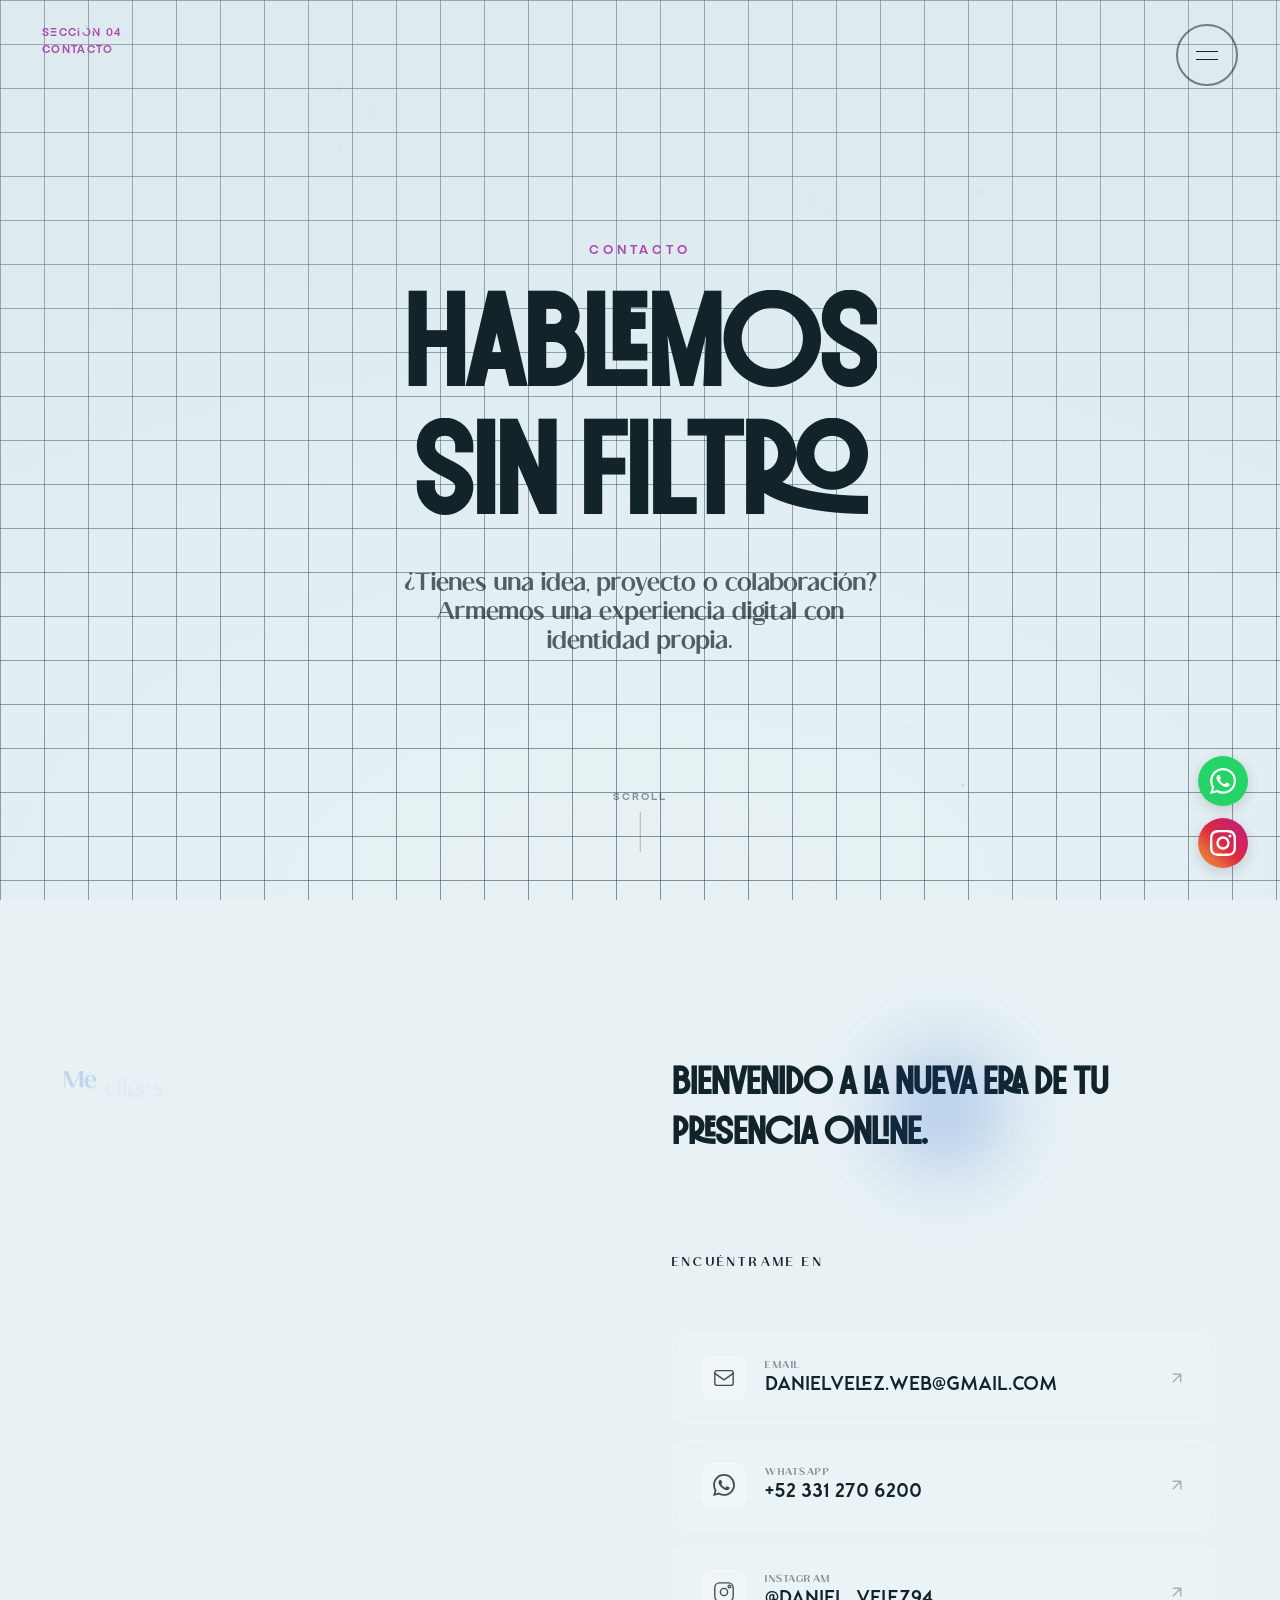
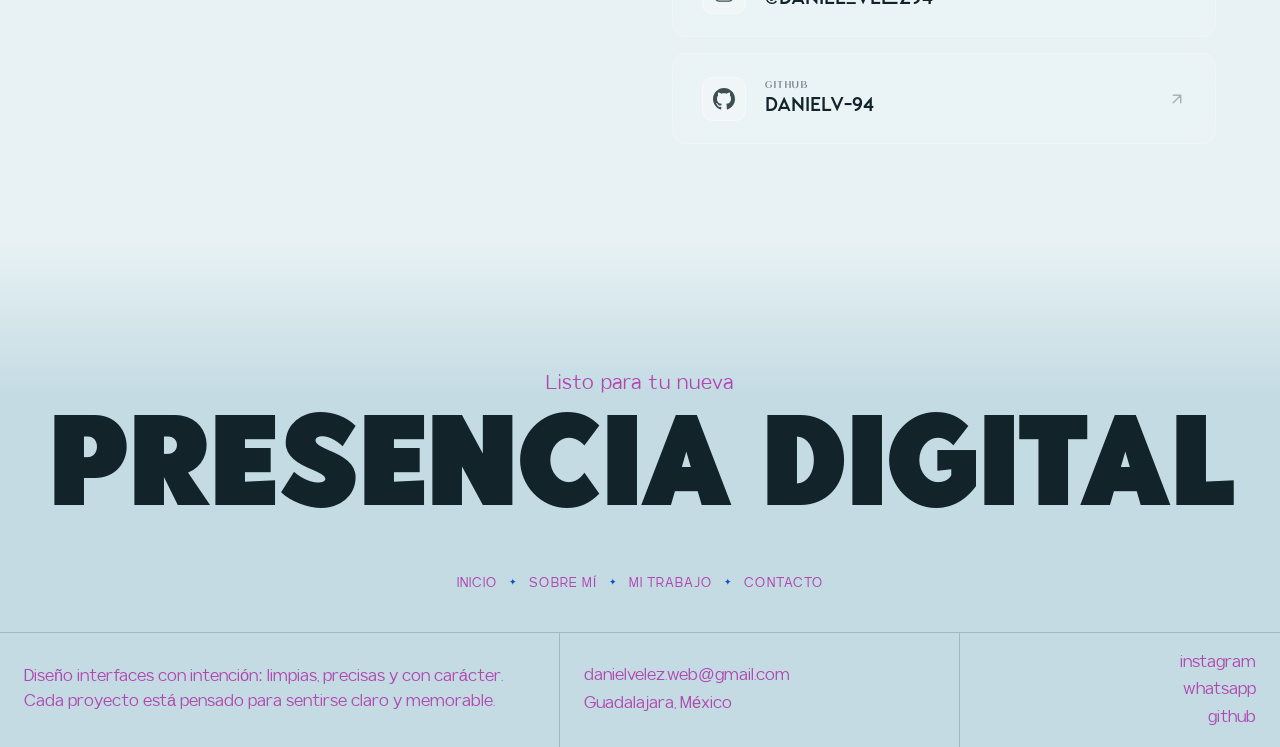
==== commit 6e4d0661: "." ====
--- a/contacto.html
+++ b/contacto.html
@@ -4,7 +4,7 @@
 <head>
   <meta charset="UTF-8" />
   <meta name="viewport" content="width=device-width, initial-scale=1.0" />
-  <title>Hablemos sin Filtro — Contacto | Daniel Vélez</title>
+  <title>CONTACTO — Contacto | Daniel Vélez</title>
 
   <!-- Aplicar tema guardado antes del render para evitar flash -->
   <script>
@@ -30,7 +30,7 @@
 
   <div class="esquina esquina--sup-izq" aria-label="Sección actual">
     <span class="esquina-linea">Sección 04</span>
-    <span class="esquina-linea">Hablemos sin Filtro</span>
+    <span class="esquina-linea">CONTACTO</span>
   </div>
 
   <div class="esquina esquina--sup-der">
@@ -82,37 +82,37 @@
       <nav class="nav-overlay-panel" aria-label="Navegación principal">
         <a class="nav-menu-row" href="index.html" data-nav-link>
           <span class="nav-menu-index">01</span>
-          <span class="nav-menu-title">ORIGEN EN COMPÁS</span>
+          <span class="nav-menu-title">INICIO</span>
           <span class="nav-menu-marquee" aria-hidden="true">
             <span class="nav-menu-track">
-              <span>ORIGEN EN COMPÁS</span><span class="nav-menu-sigil" aria-hidden="true"><img src="Rsc/Stickers/menu.svg" alt="" /></span><span>ORIGEN EN COMPÁS</span><span class="nav-menu-sigil" aria-hidden="true"><img src="Rsc/Stickers/menu.svg" alt="" /></span><span>ORIGEN EN COMPÁS</span>
+              <span class="nav-menu-sigil" aria-hidden="true"><img src="Rsc/Stickers/menu.svg" alt="" /></span><span>INICIO</span><span class="nav-menu-sigil" aria-hidden="true"><img src="Rsc/Stickers/menu.svg" alt="" /></span><span>INICIO</span><span class="nav-menu-sigil" aria-hidden="true"><img src="Rsc/Stickers/menu.svg" alt="" /></span><span>INICIO</span>
             </span>
           </span>
         </a>
         <a class="nav-menu-row" href="sobre-mi.html" data-nav-link>
           <span class="nav-menu-index">02</span>
-          <span class="nav-menu-title">DEL RITMO AL CÓDIGO</span>
+          <span class="nav-menu-title">SOBRE MI</span>
           <span class="nav-menu-marquee" aria-hidden="true">
             <span class="nav-menu-track">
-              <span>DEL RITMO AL CÓDIGO</span><span class="nav-menu-sigil" aria-hidden="true"><img src="Rsc/Stickers/menu.svg" alt="" /></span><span>DEL RITMO AL CÓDIGO</span><span class="nav-menu-sigil" aria-hidden="true"><img src="Rsc/Stickers/menu.svg" alt="" /></span><span>DEL RITMO AL CÓDIGO</span>
+              <span class="nav-menu-sigil" aria-hidden="true"><img src="Rsc/Stickers/menu.svg" alt="" /></span><span>SOBRE MI</span><span class="nav-menu-sigil" aria-hidden="true"><img src="Rsc/Stickers/menu.svg" alt="" /></span><span>SOBRE MI</span><span class="nav-menu-sigil" aria-hidden="true"><img src="Rsc/Stickers/menu.svg" alt="" /></span><span>SOBRE MI</span>
             </span>
           </span>
         </a>
         <a class="nav-menu-row" href="mi-trabajo.html" data-nav-link>
           <span class="nav-menu-index">03</span>
-          <span class="nav-menu-title">ESCENAS QUE PROGRAMÉ</span>
+          <span class="nav-menu-title">MI TRABAJO</span>
           <span class="nav-menu-marquee" aria-hidden="true">
             <span class="nav-menu-track">
-              <span>ESCENAS QUE PROGRAMÉ</span><span class="nav-menu-sigil" aria-hidden="true"><img src="Rsc/Stickers/menu.svg" alt="" /></span><span>ESCENAS QUE PROGRAMÉ</span><span class="nav-menu-sigil" aria-hidden="true"><img src="Rsc/Stickers/menu.svg" alt="" /></span><span>ESCENAS QUE PROGRAMÉ</span>
+              <span class="nav-menu-sigil" aria-hidden="true"><img src="Rsc/Stickers/menu.svg" alt="" /></span><span>MI TRABAJO</span><span class="nav-menu-sigil" aria-hidden="true"><img src="Rsc/Stickers/menu.svg" alt="" /></span><span>MI TRABAJO</span><span class="nav-menu-sigil" aria-hidden="true"><img src="Rsc/Stickers/menu.svg" alt="" /></span><span>MI TRABAJO</span>
             </span>
           </span>
         </a>
         <a class="nav-menu-row" href="contacto.html" data-nav-link>
           <span class="nav-menu-index">04</span>
-          <span class="nav-menu-title">HABLEMOS SIN FILTRO</span>
+          <span class="nav-menu-title">CONTACTO</span>
           <span class="nav-menu-marquee" aria-hidden="true">
             <span class="nav-menu-track">
-              <span>HABLEMOS SIN FILTRO</span><span class="nav-menu-sigil" aria-hidden="true"><img src="Rsc/Stickers/menu.svg" alt="" /></span><span>HABLEMOS SIN FILTRO</span><span class="nav-menu-sigil" aria-hidden="true"><img src="Rsc/Stickers/menu.svg" alt="" /></span><span>HABLEMOS SIN FILTRO</span>
+              <span class="nav-menu-sigil" aria-hidden="true"><img src="Rsc/Stickers/menu.svg" alt="" /></span><span>CONTACTO</span><span class="nav-menu-sigil" aria-hidden="true"><img src="Rsc/Stickers/menu.svg" alt="" /></span><span>CONTACTO</span><span class="nav-menu-sigil" aria-hidden="true"><img src="Rsc/Stickers/menu.svg" alt="" /></span><span>CONTACTO</span>
             </span>
           </span>
         </a>
@@ -151,7 +151,7 @@
           <span class="linea"><span class="linea-inner">sin Filtro</span></span>
         </h1>
         <p class="contacto-hero-sub">
-          ¿Tienes una idea, proyecto o colaboración? Armemos una experiencia digital con identidad propia.
+         <strong> ¿Tienes una idea, proyecto o colaboración? Armemos una experiencia digital con identidad propia.</strong>
         </p>
       </div>
       <div class="contacto-scroll-indicador">
--- a/css/variables.css
+++ b/css/variables.css
@@ -35,9 +35,9 @@
   --color-texto-suave: #b048b0;
   --color-acento: #0b50c8;
   --color-acento-hover: #6a09ab;
-  --color-grid: rgba(18, 35, 42, 0.726);
+  --color-grid: rgba(16, 47, 60, 0.5);
   --color-gradiente-ini: rgba(232, 242, 245, 0);
-  --color-gradiente-fin: rgba(196, 219, 227, 0.18);
+  --color-gradiente-fin: rgba(196, 219, 227, 0.3);
   --color-cursor-daniel: #c8145a;
   --color-cursor-usuario: #5b4a9e;
   --color-editable: #2d328b;
@@ -79,9 +79,9 @@
   --color-texto-suave: #ffbc02;
   --color-acento: #91ff00;
   --color-acento-hover: #ff2d9b;
-  --color-grid: rgba(145, 255, 0, 0.903);
+  --color-grid: rgba(145, 255, 0, 0.5);
   --color-gradiente-ini: rgba(10, 10, 20, 0);
-  --color-gradiente-fin: rgba(10, 10, 20, 0.88);
+  --color-gradiente-fin: rgba(10, 10, 20, 0.3);
   --color-cursor-daniel: #00f0ff;
   --color-cursor-usuario: #1f40e4;
   --color-editable: #f0fff0;
@@ -122,9 +122,9 @@
   --color-texto-suave: #55edf8;
   --color-acento: #ff2d6a;
   --color-acento-hover: #ffd000;
-  --color-grid: rgba(255, 45, 104, 0.556);
+  --color-grid: rgba(255, 45, 104, 0.5);
   --color-gradiente-ini: rgba(15, 0, 36, 0);
-  --color-gradiente-fin: rgba(15, 0, 36, 0.90);
+  --color-gradiente-fin: rgba(15, 0, 36, 0.3);
   --color-cursor-daniel: #00e5ff;
   --color-cursor-usuario: #e03a72;
   --color-editable: #fff0f5;
@@ -165,9 +165,9 @@
   --color-texto-suave: #ebf6dc;
   --color-acento: #ff3300;
   --color-acento-hover: #00ff88;
-  --color-grid: rgba(255, 153, 0, 0.564);
+  --color-grid: rgba(255, 153, 0, 0.5);
   --color-gradiente-ini: rgba(5, 5, 5, 0);
-  --color-gradiente-fin: rgba(5, 5, 5, 0.90);
+  --color-gradiente-fin: rgba(5, 5, 5, 0.3);
   --color-cursor-daniel: #ffee00;
   --color-cursor-usuario: #8b1df2;
   --color-editable: #c50eaf;
@@ -208,7 +208,7 @@
   --color-texto-suave: #6b5740;
   --color-acento: #cc2222;
   --color-acento-hover: #0044aa;
-  --color-grid: rgba(26, 20, 16, 0.18);
+  --color-grid: rgba(26, 20, 16, 0.5);
   --color-gradiente-ini: rgba(232, 220, 200, 0);
   --color-gradiente-fin: rgba(212, 196, 168, 0.3);
   --color-cursor-daniel: #cc2222;
@@ -251,9 +251,9 @@
   --color-texto-suave: #9106cd;
   --color-acento: #ff00cc;
   --color-acento-hover: #0629d6;
-  --color-grid: rgba(124, 58, 237, 0.619);
+  --color-grid: rgba(124, 58, 237, 0.5);
   --color-gradiente-ini: rgba(245, 247, 255, 0);
-  --color-gradiente-fin: rgba(234, 237, 250, 0.25);
+  --color-gradiente-fin: rgba(234, 237, 250, 0.3);
   --color-cursor-daniel: #ff006e;
   --color-cursor-usuario: #0e0eb4;
   --color-editable: #b6062c;
--- a/css/contacto.css
+++ b/css/contacto.css
@@ -45,8 +45,8 @@
 }
 
 .contacto-hero-sub {
-  font-family: var(--fuente-parrafo);
-  font-size: clamp(1rem, 1.5vw, 1.2rem);
+  font-family: var(--fuente-editable);
+  font-size:clamp(1.25rem, 2vw, 1.7rem);
   color: var(--color-texto);
   text-align: center;
   max-width: 500px;
@@ -132,7 +132,7 @@
 }
 
 .contacto-manifiesto-contenido p {
-  font-family: var(--fuente-parrafo);
+  font-family: var(--fuente-editable);
   font-size: clamp(1.25rem, 2vw, 1.7rem);
   line-height: 1;
   color: var(--color-texto);
@@ -173,7 +173,7 @@
   height: 300px;
   border-radius: 50%;
   background: radial-gradient(circle, var(--color-acento) 0%, transparent 70%);
-  opacity: 0;
+  opacity: .5;
   filter: blur(80px);
   pointer-events: none;
   top: 50%;
@@ -194,7 +194,7 @@
   text-transform: uppercase;
   letter-spacing: 0.25em;
   color: var(--color-texto);
-  opacity: 0;
+  opacity: 1;
   margin-bottom: 0.5rem;
 }
 
@@ -209,19 +209,20 @@
   align-items: center;
   gap: 1.2rem;
   padding: 1.4rem 1.8rem;
-  border: 1px solid rgba(255, 255, 255, 0.08);
+  border: 1px solid rgba(255, 255, 255, 0.242);
   border-radius: 14px;
   text-decoration: none;
   color: var(--color-texto);
-  background: rgba(255, 255, 255, 0.03);
+  background: rgba(255, 255, 255, 0.087);
   backdrop-filter: blur(12px);
   -webkit-backdrop-filter: blur(12px);
   transition: border-color 0.4s ease,
               background 0.4s ease,
               transform 0.4s cubic-bezier(0.16, 1, 0.3, 1);
-  opacity: 0;
+  opacity: 1;
   transform: translateY(30px);
   position: relative;
+  
 }
 
 .contacto-link-card-icono-wrap {
@@ -231,8 +232,8 @@
   width: 44px;
   height: 44px;
   border-radius: 10px;
-  background: rgba(255, 255, 255, 0.05);
-  border: 1px solid rgba(255, 255, 255, 0.08);
+  background: rgba(255, 255, 255, 0.297);
+  border: 1px solid rgba(255, 255, 255, 0.235);
   flex-shrink: 0;
 }
 
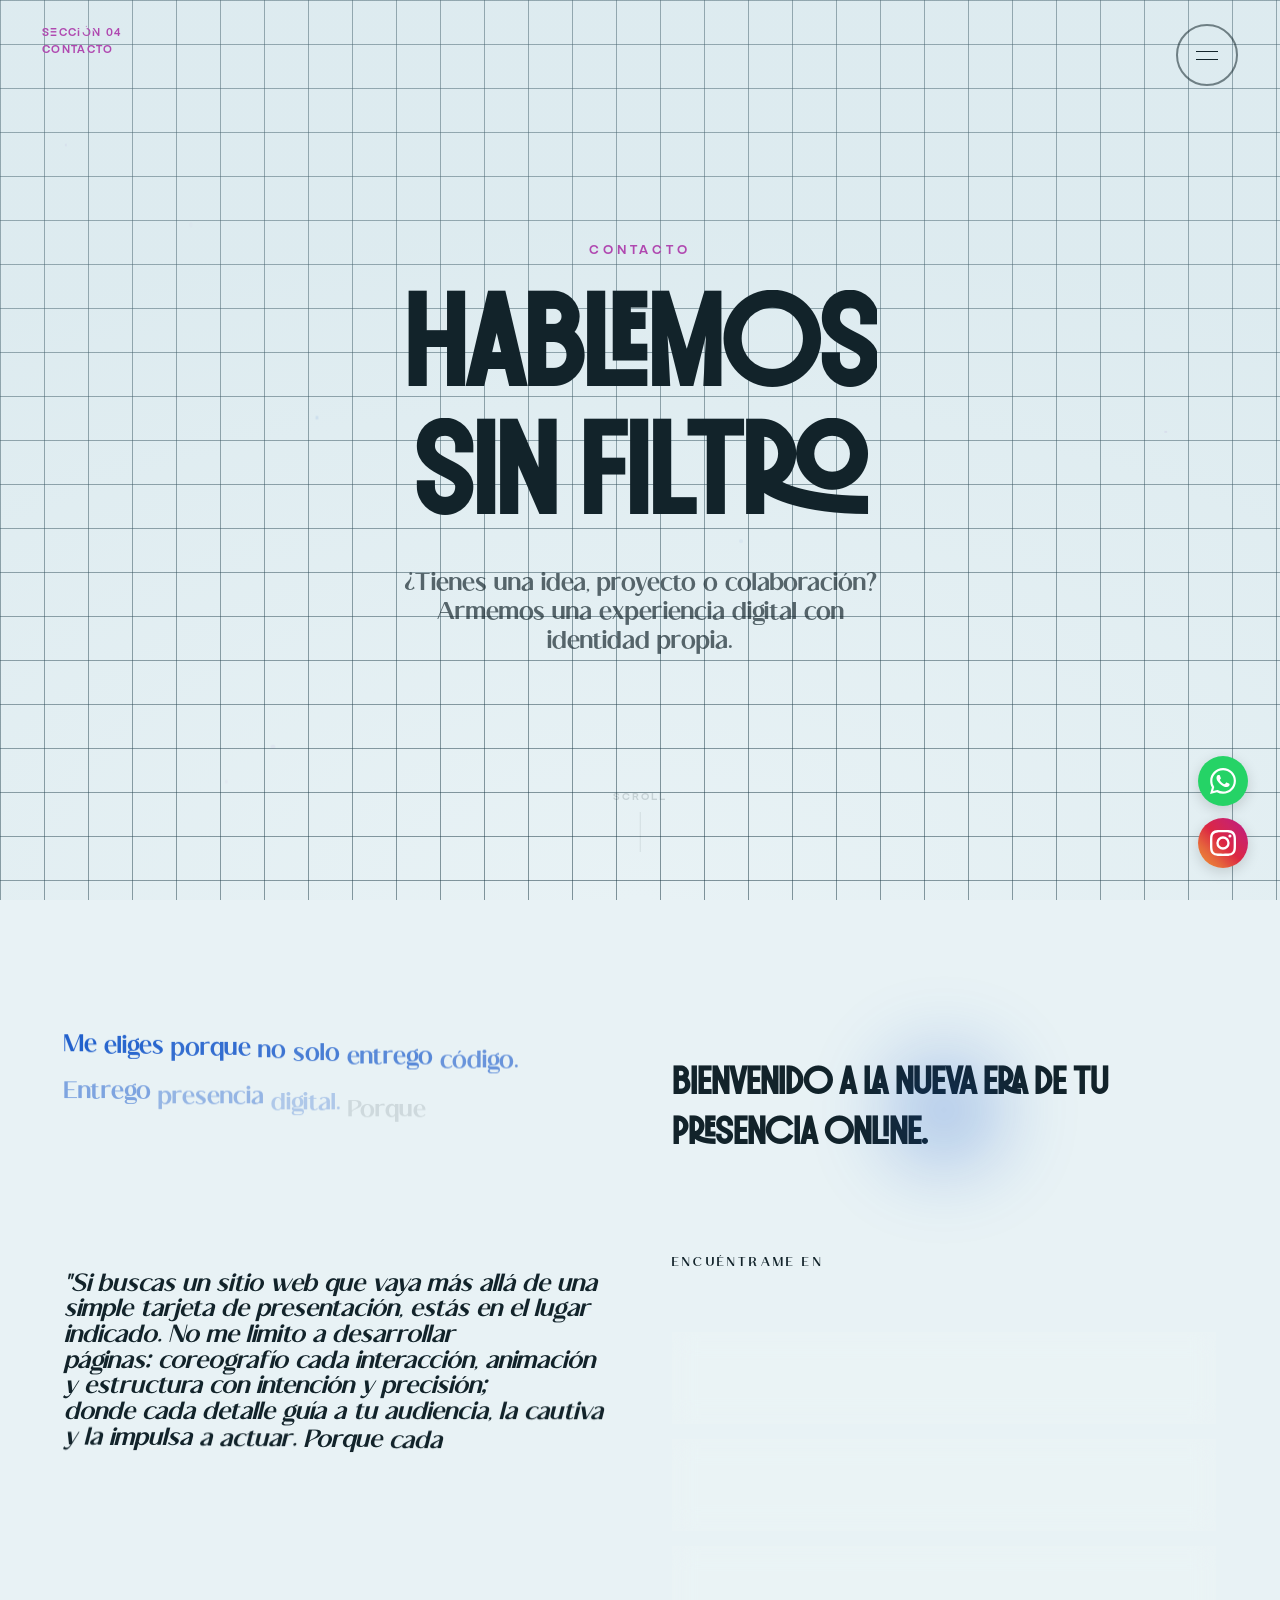
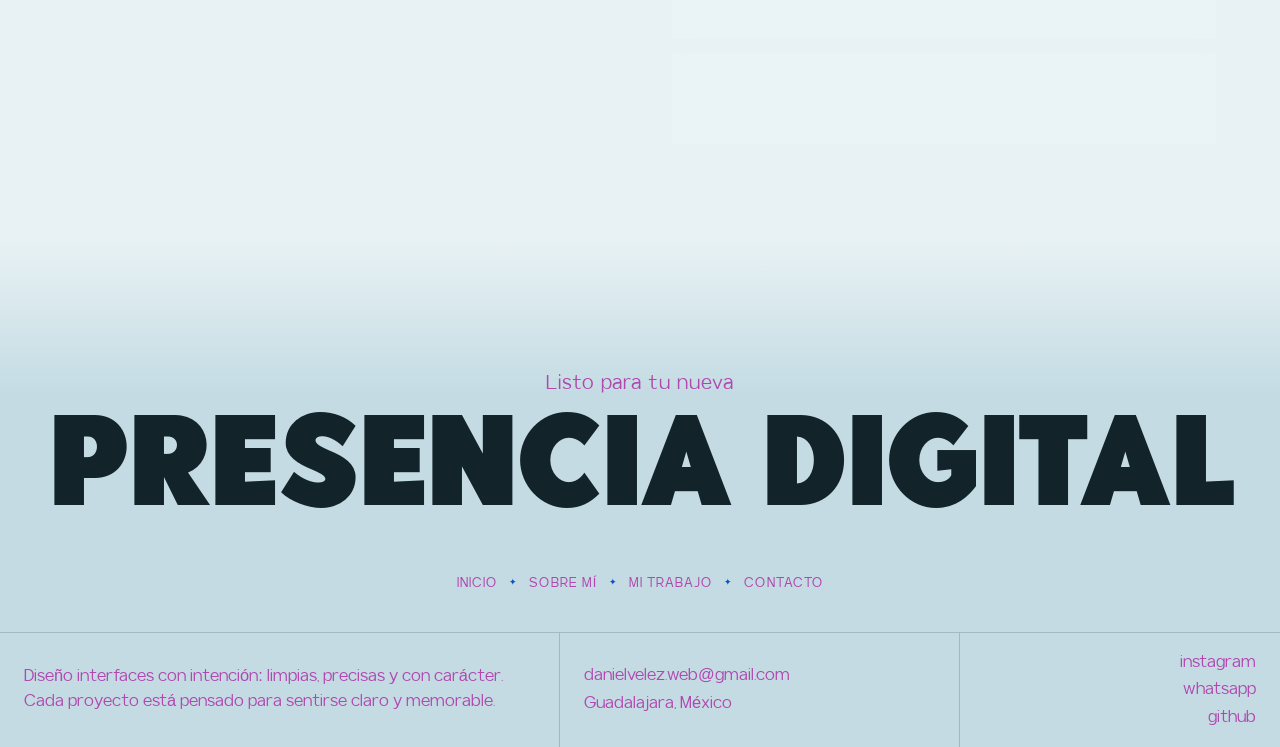
==== commit cda99651: "." ====
--- a/contacto.html
+++ b/contacto.html
@@ -13,6 +13,11 @@
       if (t) document.documentElement.setAttribute("data-tema", t);
     })();
   </script>
+
+  <link rel="apple-touch-icon" sizes="180x180" href="/apple-touch-icon.png">
+  <link rel="icon" type="image/png" sizes="32x32" href="/favicon-32x32.png">
+  <link rel="icon" type="image/png" sizes="16x16" href="/favicon-16x16.png">
+  <link rel="manifest" href="/site.webmanifest">
 
   <link rel="stylesheet" href="css/reset.css" />
   <link rel="stylesheet" href="css/variables.css" />
@@ -124,7 +129,7 @@
           Cada proyecto está pensado para sentirse claro y memorable.
         </p>
         <div class="nav-overlay-contacto">
-          <a href="mailto:velez.4991.94@gmail.com" class="nav-overlay-meta-link">velez.4991.94@gmail.com</a>
+          <a href="mailto:danielvelez.web@gmail.com" class="nav-overlay-meta-link">danielvelez.web@gmail.com</a>
           <span>Guadalajara, México</span>
         </div>
         <div class="nav-overlay-sociales">
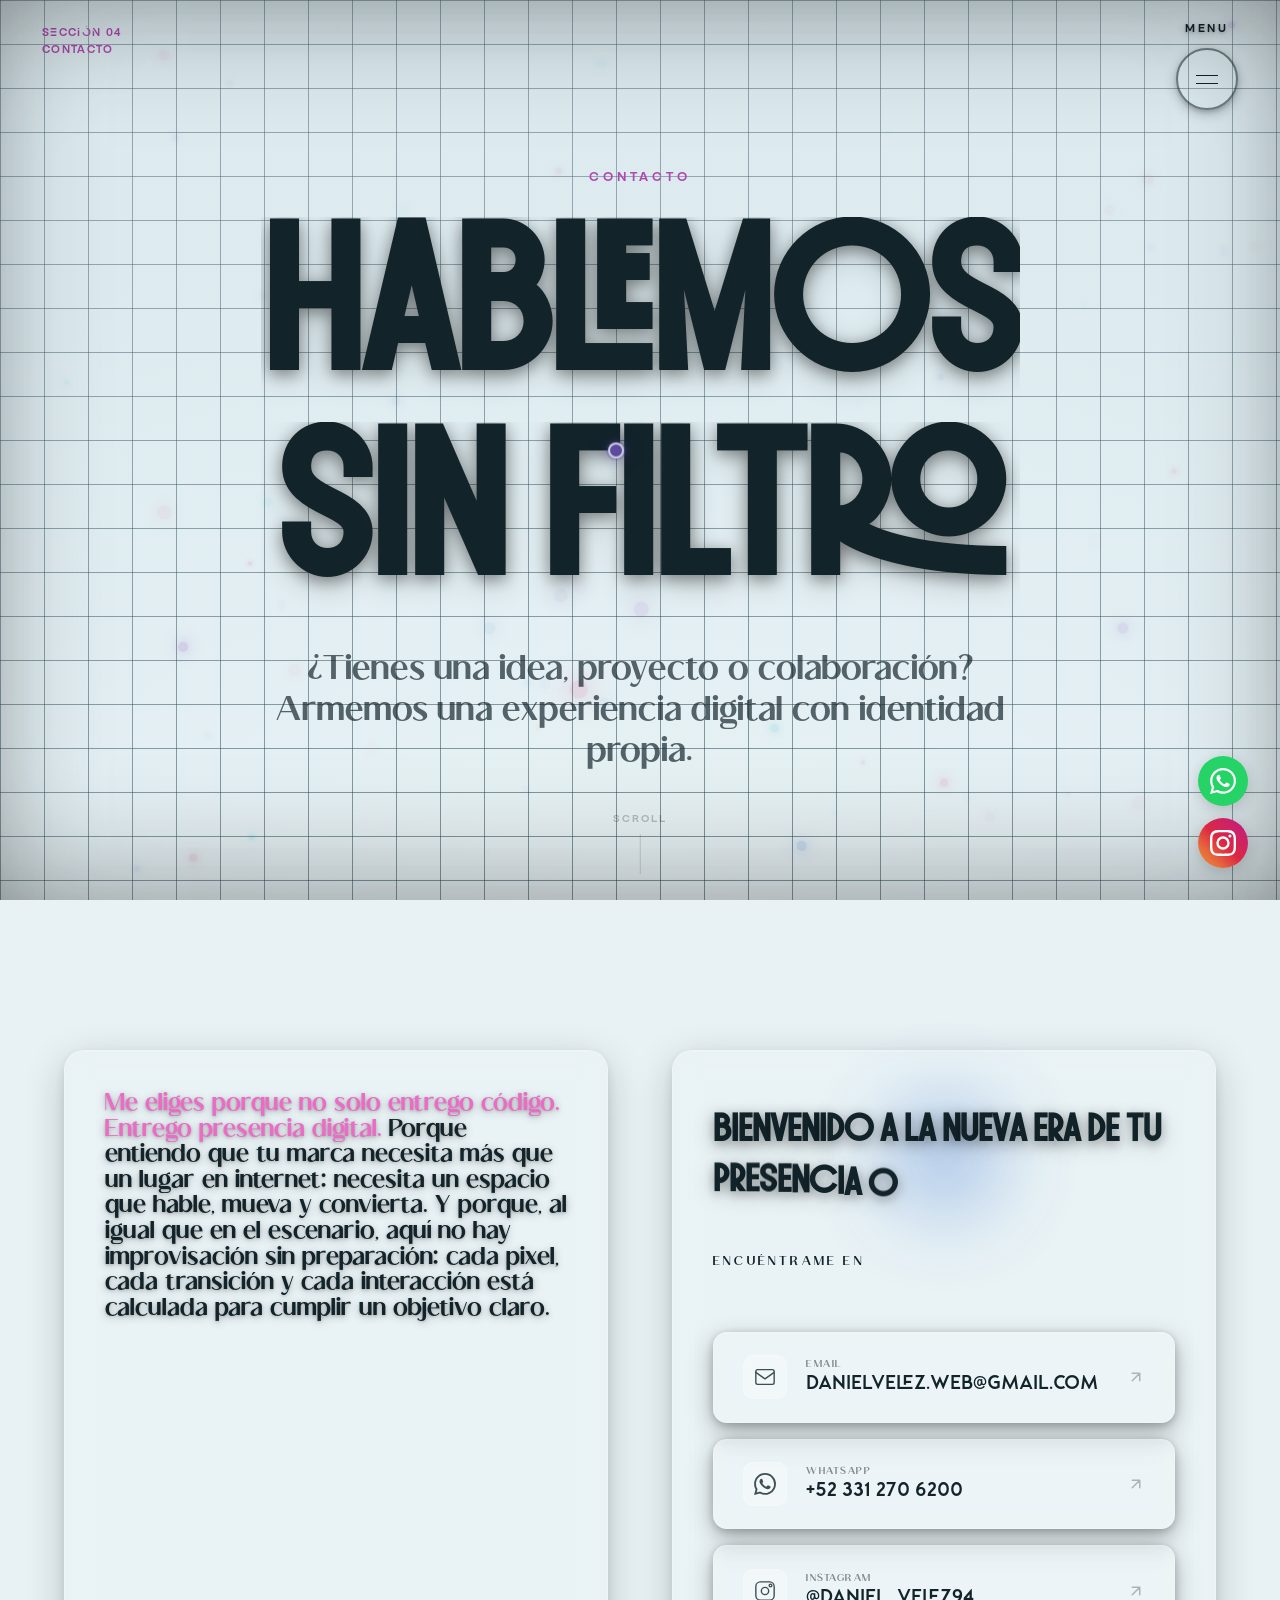
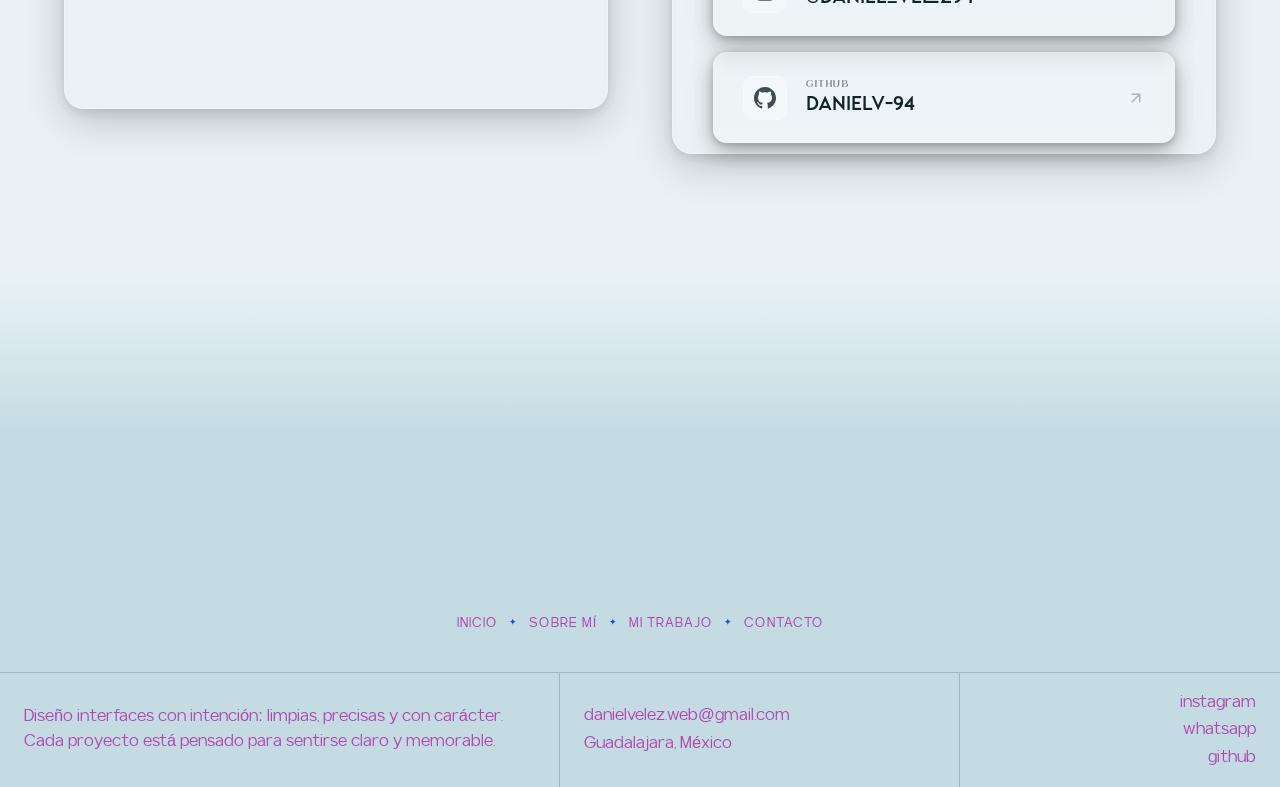
==== commit 00e1a58c: "detalles" ====
--- a/contacto.html
+++ b/contacto.html
@@ -17,7 +17,7 @@
   <link rel="apple-touch-icon" sizes="180x180" href="/apple-touch-icon.png">
   <link rel="icon" type="image/png" sizes="32x32" href="/favicon-32x32.png">
   <link rel="icon" type="image/png" sizes="16x16" href="/favicon-16x16.png">
-  <link rel="manifest" href="/site.webmanifest">
+  >
 
   <link rel="stylesheet" href="css/reset.css" />
   <link rel="stylesheet" href="css/variables.css" />
@@ -33,12 +33,26 @@
     <div class="fondo-gradiente"></div>
   </div>
 
+  <!-- Partículas globales — toda la página -->
+  <div class="contacto-particulas-global" id="contactoParticulasGlobal" aria-hidden="true"></div>
+
+  <!-- ══ Cursores ══ -->
+  <div class="cursor-usuario" id="cursorUsuario" aria-hidden="true">
+    <div class="cursor-punto"></div>
+    <span class="cursor-etiqueta">tú</span>
+  </div>
+  <div class="cursor-daniel" id="cursorDaniel" aria-hidden="true">
+    <div class="cursor-punto"></div>
+    <span class="cursor-etiqueta">Daniel</span>
+  </div>
+
   <div class="esquina esquina--sup-izq" aria-label="Sección actual">
     <span class="esquina-linea">Sección 04</span>
     <span class="esquina-linea">CONTACTO</span>
   </div>
 
   <div class="esquina esquina--sup-der">
+    <span class="nav-menu-label" aria-hidden="true">MENU</span>
     <button class="nav-menu-btn" id="navMenuBtn" aria-label="Abrir menú de navegación" aria-expanded="false"
       aria-controls="navOverlay">
       <span></span>
@@ -175,7 +189,7 @@
             <strong>Me eliges porque no solo entrego código. Entrego presencia digital.</strong> Porque entiendo que tu marca necesita más que un lugar en internet: necesita un espacio que hable, mueva y convierta. Y porque, al igual que en el escenario, aquí no hay improvisación sin preparación: cada pixel, cada transición y cada interacción está calculada para cumplir un objetivo claro.
           </p>
           <p>
-            <em>"Si buscas un sitio web que vaya más allá de una simple tarjeta de presentación, estás en el lugar indicado. No me limito a desarrollar páginas:<span> coreografío cada interacción, animación y estructura con intención y precisión</span>; donde cada detalle <spam>guía a tu audiencia, la cautiva y la impulsa a actuar.</spam> Porque cada proyecto, sin importar su tamaño, merece un acabado impecable formando una experiencia digital hecha a la medida para dejar huella."</em>
+            <em>"Si buscas un sitio web que vaya más allá de una simple tarjeta de presentación, estás en el lugar indicado. No me limito a desarrollar páginas:<span class="contacto-highlight"> coreografío cada interacción, animación y estructura con intención y precisión</span>; donde cada detalle <span class="contacto-highlight">guía a tu audiencia, la cautiva y la impulsa a actuar.</span> Porque cada proyecto, sin importar su tamaño, <span class="contacto-highlight">merece un acabado impecable formando una experiencia digital hecha a la medida para dejar huella.</span>"</em>
           </p>
         </div>
       </div>
@@ -289,12 +303,14 @@
   <script src="gsap-public/minified/ScrambleTextPlugin.min.js"></script>
   <script src="js/nav.js"></script>
   <script src="js/tema-selector.js"></script>
+  <script src="js/cursor.js"></script>
   <script src="js/contacto.js"></script>
   <script src="js/footer.js"></script>
   <script>
     document.addEventListener("DOMContentLoaded", () => {
       if (typeof Nav !== "undefined") Nav.init();
       if (typeof TemaSelector !== "undefined") TemaSelector.init();
+      if (typeof Cursor !== "undefined") Cursor.init();
       if (typeof Contacto !== "undefined") Contacto.init();
       if (typeof Footer !== "undefined") Footer.init();
     });
--- a/css/base.css
+++ b/css/base.css
@@ -87,6 +87,7 @@
 html {
   /* Scroll nativo — sin smooth para no interferir con GSAP ScrollTrigger scrub */
   scroll-behavior: auto;
+  overflow-x: hidden;
 }
 
 /* Desactivar en usuarios que prefieren movimiento reducido */
@@ -101,6 +102,7 @@
   color: var(--color-texto);
   font-family: var(--fuente-parrafo);
   font-weight: 300;
+  overflow-x: hidden;
   transition:
     background-color var(--transicion-tema),
     color var(--transicion-tema);
@@ -132,8 +134,7 @@
 
 /* Ocultar esquinas HUD cuando el menú está abierto (excepto el botón menú) */
 body.nav-abierta .esquina--sup-izq,
-body.nav-abierta .esquina--inf-izq,
-body.nav-abierta .esquina--inf-der {
+body.nav-abierta .esquina--inf-izq {
   opacity: 0;
   visibility: hidden;
   pointer-events: none;
@@ -349,17 +350,14 @@
   top: 24px;
   right: 42px;
   pointer-events: auto;
+  display: flex;
+  align-items: center;
+  gap: 12px;
 }
 
 .esquina--inf-izq {
   bottom: 28px;
   left: 42px;
-}
-
-.esquina--inf-der {
-  bottom: 28px;
-  right: 42px;
-  align-items: flex-end;
 }
 
 .esquina-linea {
@@ -381,17 +379,7 @@
   opacity: 0.5;
 }
 
-.esquina-nombre--daniel {
-  color: var(--color-cursor-daniel);
-  opacity: 0.8;
-  transition: color var(--transicion-tema);
-}
-
-/* coordsDaniel hereda color daniel */
-#coordsDaniel {
-  color: var(--color-cursor-daniel);
-  transition: color var(--transicion-tema);
-}
+/* ── Transiciones tema ── */
 
 /* ─────────────────────────────────────────
    BOTÓN MENÚ
@@ -409,9 +397,13 @@
   pointer-events: auto;
   cursor: pointer;
   background: none;
+  box-shadow:
+    0 4px 12px rgba(0, 0, 0, 0.25),
+    0 2px 4px rgba(0, 0, 0, 0.15);
   transition:
     background-color 0.3s ease,
-    border-color 0.3s ease;
+    border-color 0.3s ease,
+    box-shadow 0.3s ease;
 }
 
 .nav-menu-btn span {
@@ -449,6 +441,25 @@
 
 .nav-menu-btn.activo span {
   background: var(--color-fondo);
+}
+
+/* ── Label "MENU" al lado del botón ── */
+.nav-menu-label {
+  font-family: var(--fuente-micro);
+  font-size: 0.7rem;
+  letter-spacing: 0.25em;
+  text-transform: uppercase;
+  color: var(--color-texto);
+  pointer-events: none;
+  text-shadow:
+    0 2px 8px rgba(0, 0, 0, 0.3),
+    0 1px 3px rgba(0, 0, 0, 0.2);
+  transition: color var(--transicion-tema), opacity 0.3s ease;
+}
+
+/* Ocultar label cuando el menú está activo */
+.esquina--sup-der:has(.nav-menu-btn.activo) .nav-menu-label {
+  opacity: 0;
 }
 
 /* ─────────────────────────────────────────
@@ -655,6 +666,7 @@
   inset: 0;
   z-index: 95;
   display: block;
+  overflow: hidden;
   background: var(--color-nav-fondo);
   backdrop-filter: blur(8px);
   opacity: 0;
@@ -974,14 +986,13 @@
     left: 20px;
   }
 
-  .esquina--inf-der {
-    bottom: 18px;
-    right: 20px;
-  }
-
   .nav-menu-btn {
     width: 52px;
     height: 52px;
+  }
+
+  .nav-menu-label {
+    font-size: 0.6rem;
   }
 }
 
@@ -1048,62 +1059,6 @@
 .nav-overlay-sociales a:hover,
 .nav-overlay-meta-link:hover {
   color: var(--color-texto);
-}
-
-/* ─────────────────────────────────────────
-   PÁGINAS INTERNAS
-───────────────────────────────────────── */
-
-.page-main {
-  position: relative;
-  z-index: 1;
-  min-height: 100dvh;
-  display: grid;
-  place-items: center;
-  padding: 130px 32px 42px;
-}
-
-.page-card {
-  width: min(960px, 100%);
-  border: 1px solid color-mix(in srgb, var(--color-texto) 24%, transparent);
-  background: color-mix(in srgb, var(--color-fondo) 76%, transparent);
-  backdrop-filter: blur(7px);
-  -webkit-backdrop-filter: blur(7px);
-  padding: clamp(28px, 5vw, 58px);
-}
-
-.page-kicker {
-  font-family: var(--fuente-micro);
-  font-size: clamp(12px, 1vw, 14px);
-  letter-spacing: 0.12em;
-  text-transform: uppercase;
-  color: var(--color-texto-suave);
-  margin-bottom: 16px;
-}
-
-.page-title {
-  font-family: var(--fuente-navbar);
-  font-size: clamp(48px, 8vw, 120px);
-  line-height: 0.9;
-  text-transform: uppercase;
-  margin-bottom: 18px;
-}
-
-.page-description {
-  font-family: var(--fuente-parrafo-light);
-  font-size: clamp(22px, 1.42vw, 30px);
-  max-width: 32ch;
-  color: color-mix(in srgb, var(--color-texto) 74%, transparent);
-}
-
-.page-back-link {
-  display: inline-block;
-  margin-top: 22px;
-  font-family: var(--fuente-micro);
-  letter-spacing: 0.1em;
-  text-transform: uppercase;
-  text-decoration: underline;
-  text-underline-offset: 5px;
 }
 
 /* ─────────────────────────────────────────
@@ -1136,11 +1091,6 @@
     left: 14px;
   }
 
-  .esquina--inf-der {
-    bottom: 14px;
-    right: 14px;
-  }
-
   .esquina-nombre {
     font-size: 7px;
     letter-spacing: 0.14em;
@@ -1231,14 +1181,13 @@
     left: 14px;
   }
 
-  .esquina--inf-der {
-    bottom: 10px;
-    right: 14px;
-  }
-
   .nav-menu-btn {
     width: 44px;
     height: 44px;
+  }
+
+  .nav-menu-label {
+    font-size: 0.55rem;
   }
 
   .nav-overlay-shell {
--- a/css/contacto.css
+++ b/css/contacto.css
@@ -3,6 +3,37 @@
    Hero + Split (Manifiesto izq | Cierre + Cards der)
 ═══════════════════════════════════════════════════════════════ */
 
+/* ── Viñeta de profundidad — cubre toda la página ── */
+body:has(.contacto-main)::after {
+  content: '';
+  position: fixed;
+  inset: 0;
+  pointer-events: none;
+  z-index: 9000;
+  box-shadow:
+    inset 0 80px 120px -60px rgba(0, 0, 0, 0.3),
+    inset 0 -80px 120px -60px rgba(0, 0, 0, 0.3),
+    inset 80px 0 120px -60px rgba(0, 0, 0, 0.15),
+    inset -80px 0 120px -60px rgba(0, 0, 0, 0.15);
+}
+
+/* ── Partículas globales — toda la página ── */
+.contacto-particulas-global {
+  position: fixed;
+  inset: 0;
+  pointer-events: none;
+  z-index: 1;
+  overflow: hidden;
+}
+
+.contacto-particulas-global .particula-global {
+  position: absolute;
+  border-radius: 50%;
+  pointer-events: none;
+  will-change: transform, opacity;
+  transition: transform 0.3s ease-out;
+}
+
 /* ── Hero fullscreen ── */
 .contacto-hero {
   position: relative;
@@ -13,6 +44,11 @@
   align-items: center;
   padding: 4rem 2rem;
   overflow: hidden;
+}
+
+/* Viñeta de profundidad en el hero */
+.contacto-hero::after {
+  display: none;
 }
 
 .contacto-hero-etiqueta {
@@ -27,11 +63,14 @@
 
 .contacto-hero-titulo {
   font-family: var(--fuente-display);
-  font-size: clamp(3rem, 10vw, 8rem);
+  font-size: clamp(4.8rem, 17.6vw, 12.8rem);
   text-align: center;
   line-height: 1;
   color: var(--color-texto);
   margin-bottom: 1.5rem;
+  text-shadow:
+    0 4px 16px rgba(0, 0, 0, 0.4),
+    0 8px 32px rgba(0, 0, 0, 0.2);
 }
 
 .contacto-hero-titulo .linea {
@@ -46,10 +85,10 @@
 
 .contacto-hero-sub {
   font-family: var(--fuente-editable);
-  font-size:clamp(1.25rem, 2vw, 1.7rem);
+  font-size: clamp(1.28rem, 2.8vw, 2.24rem);
   color: var(--color-texto);
   text-align: center;
-  max-width: 500px;
+  max-width: 800px;
   opacity: 0;
 }
 
@@ -58,12 +97,14 @@
   inset: 0;
   pointer-events: none;
   z-index: 0;
+  overflow: hidden;
 }
 
 .contacto-hero-particula {
   position: absolute;
   border-radius: 50%;
   opacity: 0;
+  filter: blur(0.5px);
 }
 
 .contacto-hero-contenido {
@@ -123,12 +164,25 @@
 .contacto-split-izq {
   position: sticky;
   top: 8rem;
+  display: flex;
+  align-items: flex-start;
+  z-index: 10;
 }
 
 .contacto-manifiesto-contenido {
   display: flex;
   flex-direction: column;
   gap: 2.5rem;
+  background: rgba(255, 255, 255, 0.06);
+  backdrop-filter: blur(14px);
+  -webkit-backdrop-filter: blur(14px);
+  border: 1px solid rgba(255, 255, 255, 0.18);
+  border-radius: 20px;
+  padding: 2.5rem;
+  box-shadow:
+    0 12px 40px rgba(0, 0, 0, 0.2),
+    0 4px 12px rgba(0, 0, 0, 0.1),
+    inset 0 1px 0 rgba(255, 255, 255, 0.12);
 }
 
 .contacto-manifiesto-contenido p {
@@ -136,10 +190,13 @@
   font-size: clamp(1.25rem, 2vw, 1.7rem);
   line-height: 1;
   color: var(--color-texto);
+  text-shadow:
+    0 2px 8px rgba(0, 0, 0, 0.3),
+    0 1px 3px rgba(0, 0, 0, 0.2);
 }
 
 .contacto-manifiesto-contenido p strong{
-  color: var(--color-acento);
+  color: var(--color-hint);
 }
 
 .contacto-manifiesto-contenido p em {
@@ -147,17 +204,39 @@
   opacity: 1;
 }
 
-/* ── Columna derecha — Cierre + Cards ── */
+/* ── Highlight glow — frases que destacan ── */
+.contacto-highlight {
+  color: var(--color-editable-activo);
+  text-shadow:
+    0 0 8px color-mix(in srgb, var(--color-editable-activo) 50%, transparent),
+    0 0 20px color-mix(in srgb, var(--color-hint) 30%, transparent),
+    0 0 40px color-mix(in srgb, var(--color-editable-activo) 15%, transparent);
+  transition: color var(--transicion-tema), text-shadow 0.4s ease;
+}
+
+/* ── Columna derecha — Cierre + Cards (card contenedora) ── */
 .contacto-split-der {
   display: flex;
   flex-direction: column;
-  gap: 4rem;
+  gap: 2rem;
+  position: relative;
+  z-index: 10;
+  background: rgba(255, 255, 255, 0.06);
+  backdrop-filter: blur(14px);
+  -webkit-backdrop-filter: blur(14px);
+  border: 1px solid rgba(255, 255, 255, 0.18);
+  border-radius: 20px;
+  padding: 2.5rem;
+  box-shadow:
+    0 12px 40px rgba(0, 0, 0, 0.2),
+    0 4px 12px rgba(0, 0, 0, 0.1),
+    inset 0 1px 0 rgba(255, 255, 255, 0.12);
 }
 
 /* ── Frase de cierre ── */
 .contacto-cierre {
   position: relative;
-  padding: 2rem 0;
+  padding: 1rem 0;
 }
 
 .contacto-cierre-texto {
@@ -165,6 +244,9 @@
   font-size: clamp(1.8rem, 3vw, 2.8rem);
   line-height: 1.3;
   color: var(--color-texto);
+  text-shadow:
+    0 3px 12px rgba(0, 0, 0, 0.35),
+    0 6px 24px rgba(0, 0, 0, 0.2);
 }
 
 .contacto-cierre-glow {
@@ -216,13 +298,17 @@
   background: rgba(255, 255, 255, 0.087);
   backdrop-filter: blur(12px);
   -webkit-backdrop-filter: blur(12px);
+  box-shadow:
+    0 8px 24px rgba(0, 0, 0, 0.3),
+    0 2px 8px rgba(0, 0, 0, 0.2),
+    inset 0 1px 0 rgba(255, 255, 255, 0.1);
   transition: border-color 0.4s ease,
               background 0.4s ease,
-              transform 0.4s cubic-bezier(0.16, 1, 0.3, 1);
+              transform 0.4s cubic-bezier(0.16, 1, 0.3, 1),
+              box-shadow 0.4s ease;
   opacity: 1;
   transform: translateY(30px);
   position: relative;
-  
 }
 
 .contacto-link-card-icono-wrap {
@@ -310,7 +396,7 @@
   }
 
   .contacto-hero-titulo {
-    font-size: clamp(2.5rem, 8vw, 5rem);
+    font-size: clamp(4rem, 14.4vw, 8rem);
   }
 
   .contacto-cierre-texto {
@@ -322,16 +408,22 @@
 @media (max-width: 1024px) and (orientation: portrait) {
   .contacto-split {
     grid-template-columns: 1fr;
-    gap: 5rem;
-    padding: 6rem 2.5rem;
+    gap: 3rem;
+    padding: 4rem 2.5rem;
   }
 
   .contacto-split-izq {
     position: static;
+    height: auto;
+  }
+
+  .contacto-manifiesto-contenido p {
+    font-size: clamp(1.9rem, 3.5vw, 2.55rem);
+    line-height: 1.6;
   }
 
   .contacto-hero-titulo {
-    font-size: clamp(2.5rem, 9vw, 5.5rem);
+    font-size: clamp(4rem, 16vw, 9.6rem);
   }
 
   .contacto-cierre-texto {
@@ -346,7 +438,7 @@
   }
 
   .contacto-hero-titulo {
-    font-size: clamp(2.2rem, 12vw, 3.5rem);
+    font-size: clamp(3.2rem, 16vw, 5.6rem);
   }
 
   .contacto-split {
@@ -391,7 +483,7 @@
   }
 
   .contacto-hero-titulo {
-    font-size: clamp(2rem, 6vw, 3rem);
+    font-size: clamp(2.8rem, 12.8vw, 4.8rem);
   }
 
   .contacto-split {
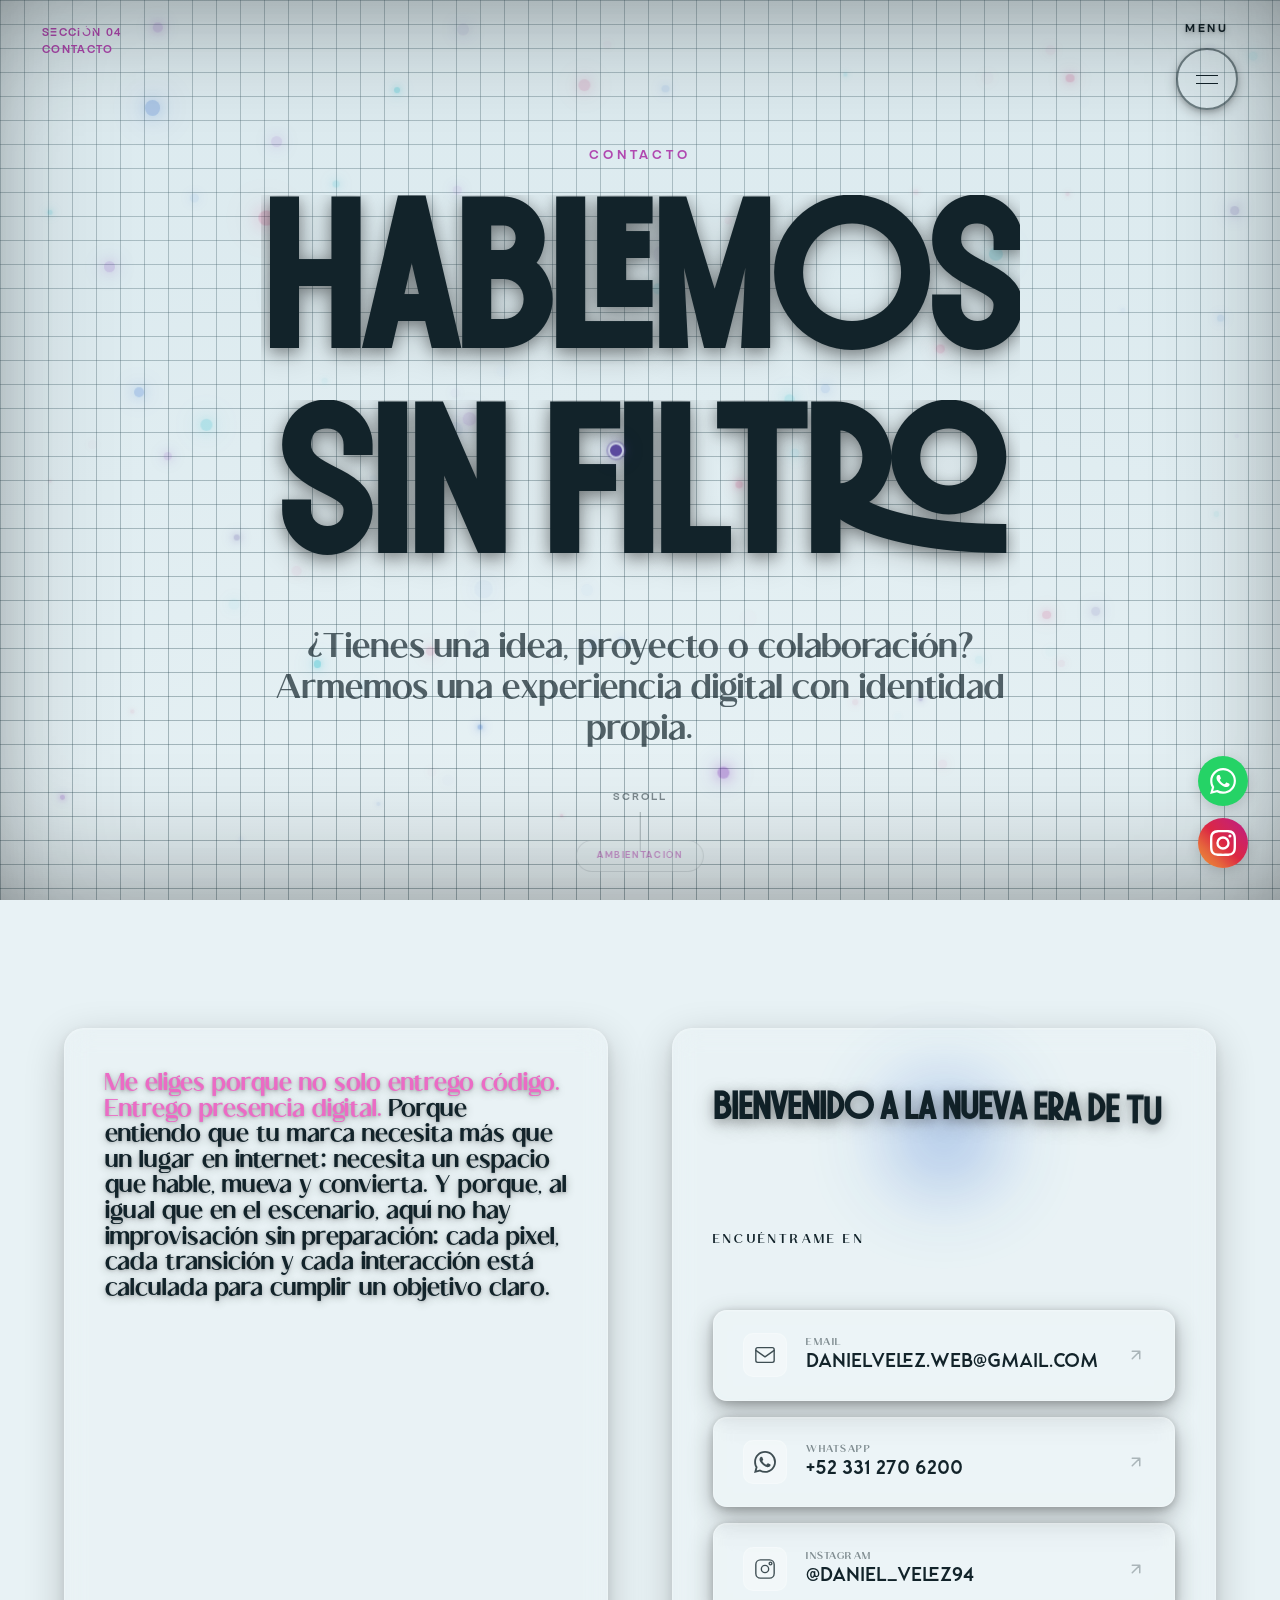
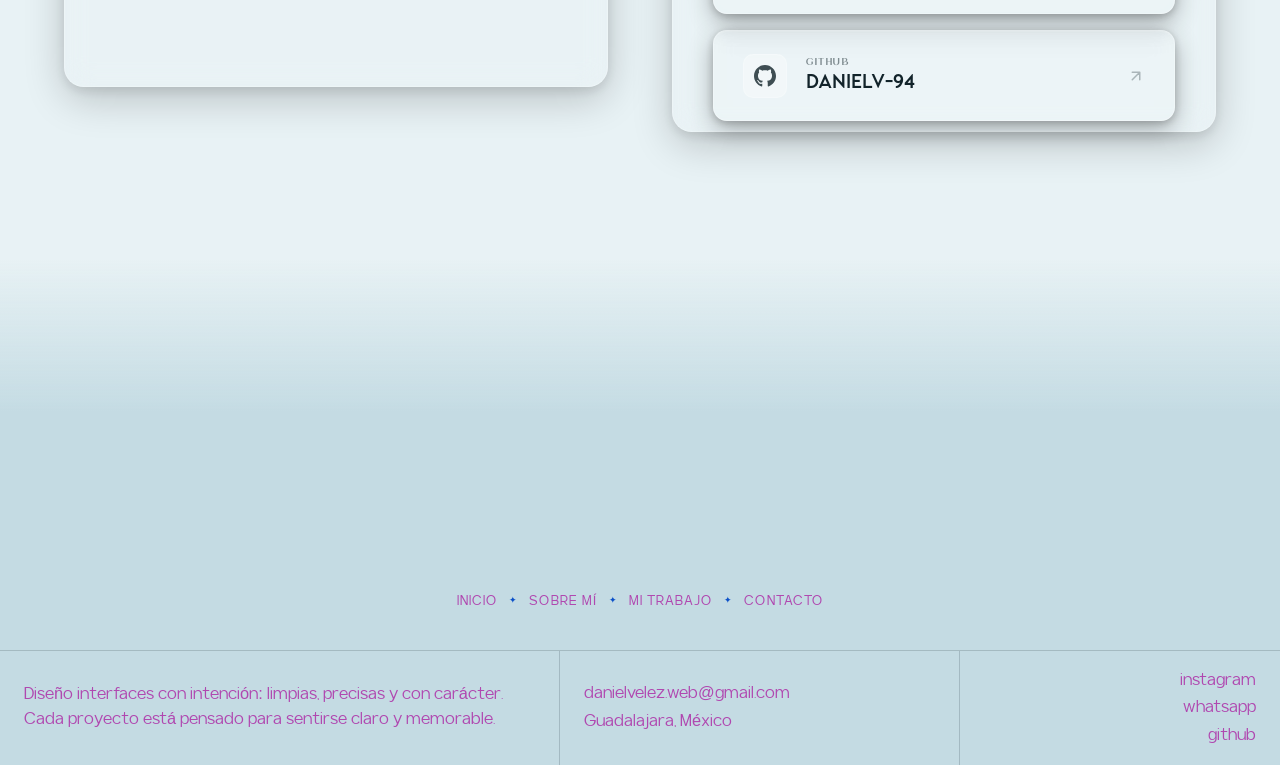
==== commit 37d01f81: "." ====
--- a/contacto.html
+++ b/contacto.html
@@ -4,7 +4,18 @@
 <head>
   <meta charset="UTF-8" />
   <meta name="viewport" content="width=device-width, initial-scale=1.0" />
-  <title>CONTACTO — Contacto | Daniel Vélez</title>
+  <title>Contacto — Hablemos sin Filtro | Daniel Vélez</title>
+
+  <!-- SEO -->
+  <meta name="description" content="¿Listo para una presencia digital impactante? Contacta a Daniel Vélez para diseño web creativo, desarrollo frontend y experiencias digitales únicas." />
+  <meta name="robots" content="index, follow" />
+  <link rel="canonical" href="https://www.danielvelez-webdev.com/contacto.html" />
+
+  <!-- Open Graph -->
+  <meta property="og:title" content="Contacto — Daniel Vélez" />
+  <meta property="og:description" content="Hablemos sin filtro. Armemos una experiencia digital con identidad propia." />
+  <meta property="og:url" content="https://www.danielvelez-webdev.com/contacto.html" />
+  <meta property="og:type" content="website" />
 
   <!-- Aplicar tema guardado antes del render para evitar flash -->
   <script>
@@ -17,7 +28,9 @@
   <link rel="apple-touch-icon" sizes="180x180" href="/apple-touch-icon.png">
   <link rel="icon" type="image/png" sizes="32x32" href="/favicon-32x32.png">
   <link rel="icon" type="image/png" sizes="16x16" href="/favicon-16x16.png">
-  >
+
+  <!-- Preconnect -->
+  <link rel="preconnect" href="https://cdn.jsdelivr.net" crossorigin />
 
   <link rel="stylesheet" href="css/reset.css" />
   <link rel="stylesheet" href="css/variables.css" />
@@ -210,7 +223,7 @@
           <p class="contacto-links-titulo">Encuéntrame en</p>
           <div class="contacto-links-lista">
 
-            <a class="contacto-link-card" href="mailto:danielvelez..wweb@gmail.com">
+            <a class="contacto-link-card" href="mailto:danielvelez.web@gmail.com">
               <div class="contacto-link-card-icono-wrap">
                 <svg class="contacto-link-card-icono" viewBox="0 0 24 24" fill="none" stroke="currentColor" stroke-width="1.5" stroke-linecap="round" stroke-linejoin="round"><rect x="2" y="4" width="20" height="16" rx="2"/><path d="M22 7l-10 7L2 7"/></svg>
               </div>
@@ -269,7 +282,7 @@
     <div class="footer-degradado" aria-hidden="true"></div>
     <a href="contacto.html" class="footer-cta" aria-label="Ir a la página de contacto — Nueva presencia digital">
       <p class="footer-subtitulo">Listo para tu nueva</p>
-      <h2 class="footer-titulo">PRESENCIA DIGITAL</h2>
+      <h2 class="footer-titulo"><span>PRESENCIA</span> <span>DIGITAL</span></h2>
     </a>
     <nav class="footer-nav" aria-label="Navegación del sitio">
       <a href="index.html" class="footer-nav-enlace">INICIO</a>
@@ -297,15 +310,15 @@
     </div>
   </footer>
 
-  <script src="gsap-public/minified/gsap.min.js"></script>
-  <script src="gsap-public/minified/ScrollTrigger.min.js"></script>
-  <script src="gsap-public/minified/SplitText.min.js"></script>
-  <script src="gsap-public/minified/ScrambleTextPlugin.min.js"></script>
-  <script src="js/nav.js"></script>
-  <script src="js/tema-selector.js"></script>
-  <script src="js/cursor.js"></script>
-  <script src="js/contacto.js"></script>
-  <script src="js/footer.js"></script>
+  <script defer src="gsap-public/minified/gsap.min.js"></script>
+  <script defer src="gsap-public/minified/ScrollTrigger.min.js"></script>
+  <script defer src="gsap-public/minified/SplitText.min.js"></script>
+  <script defer src="gsap-public/minified/ScrambleTextPlugin.min.js"></script>
+  <script defer src="js/nav.js"></script>
+  <script defer src="js/tema-selector.js"></script>
+  <script defer src="js/cursor.js"></script>
+  <script defer src="js/contacto.js"></script>
+  <script defer src="js/footer.js"></script>
   <script>
     document.addEventListener("DOMContentLoaded", () => {
       if (typeof Nav !== "undefined") Nav.init();
--- a/css/variables.css
+++ b/css/variables.css
@@ -16,7 +16,7 @@
   --fuente-parrafo-light: "ProtageL", sans-serif;
 
   /* ── Grid ── */
-  --grid-size: 44px;
+  --grid-size: 24px;
 
   /* ── Transición de tema ── */
   --transicion-tema: 0.9s cubic-bezier(0.16, 1, 0.3, 1);
@@ -35,7 +35,7 @@
   --color-texto-suave: #b048b0;
   --color-acento: #0b50c8;
   --color-acento-hover: #6a09ab;
-  --color-grid: rgba(16, 47, 60, 0.5);
+  --color-grid: rgba(16, 47, 60, 0.35);
   --color-gradiente-ini: rgba(232, 242, 245, 0);
   --color-gradiente-fin: rgba(196, 219, 227, 0.3);
   --color-cursor-daniel: #c8145a;
@@ -79,7 +79,7 @@
   --color-texto-suave: #ffbc02;
   --color-acento: #91ff00;
   --color-acento-hover: #ff2d9b;
-  --color-grid: rgba(145, 255, 0, 0.5);
+  --color-grid: rgba(145, 255, 0, 0.35);
   --color-gradiente-ini: rgba(10, 10, 20, 0);
   --color-gradiente-fin: rgba(10, 10, 20, 0.3);
   --color-cursor-daniel: #00f0ff;
@@ -122,7 +122,7 @@
   --color-texto-suave: #55edf8;
   --color-acento: #ff2d6a;
   --color-acento-hover: #ffd000;
-  --color-grid: rgba(255, 45, 104, 0.5);
+  --color-grid: rgba(255, 45, 104, 0.35);
   --color-gradiente-ini: rgba(15, 0, 36, 0);
   --color-gradiente-fin: rgba(15, 0, 36, 0.3);
   --color-cursor-daniel: #00e5ff;
@@ -165,7 +165,7 @@
   --color-texto-suave: #ebf6dc;
   --color-acento: #ff3300;
   --color-acento-hover: #00ff88;
-  --color-grid: rgba(255, 153, 0, 0.5);
+  --color-grid: rgba(255, 153, 0, 0.35);
   --color-gradiente-ini: rgba(5, 5, 5, 0);
   --color-gradiente-fin: rgba(5, 5, 5, 0.3);
   --color-cursor-daniel: #ffee00;
@@ -208,7 +208,7 @@
   --color-texto-suave: #6b5740;
   --color-acento: #cc2222;
   --color-acento-hover: #0044aa;
-  --color-grid: rgba(26, 20, 16, 0.5);
+  --color-grid: rgba(26, 20, 16, 0.35);
   --color-gradiente-ini: rgba(232, 220, 200, 0);
   --color-gradiente-fin: rgba(212, 196, 168, 0.3);
   --color-cursor-daniel: #cc2222;
@@ -251,7 +251,7 @@
   --color-texto-suave: #9106cd;
   --color-acento: #ff00cc;
   --color-acento-hover: #0629d6;
-  --color-grid: rgba(124, 58, 237, 0.5);
+  --color-grid: rgba(124, 58, 237, 0.35);
   --color-gradiente-ini: rgba(245, 247, 255, 0);
   --color-gradiente-fin: rgba(234, 237, 250, 0.3);
   --color-cursor-daniel: #ff006e;
--- a/css/contacto.css
+++ b/css/contacto.css
@@ -441,37 +441,63 @@
     font-size: clamp(3.2rem, 16vw, 5.6rem);
   }
 
+  .contacto-hero-sub {
+    font-size: clamp(1.4rem, 5vw, 1.8rem);
+  }
+
   .contacto-split {
     grid-template-columns: 1fr;
-    gap: 4rem;
-    padding: 4rem 1.5rem;
+    gap: 2rem;
+    padding: 2rem 0.8rem;
   }
 
   .contacto-split-izq {
     position: static;
+    height: auto;
+  }
+
+  .contacto-manifiesto-contenido {
+    padding: 1.2rem;
+    border-radius: 14px;
+    width: 100%;
+    box-sizing: border-box;
   }
 
   .contacto-manifiesto-contenido p {
-    font-size: 1.1rem;
-    line-height: 1.75;
+    font-size: 1.25rem;
+    line-height: 1.7;
+  }
+
+  .contacto-split-der {
+    padding: 1.2rem;
+    border-radius: 14px;
+    width: 100%;
+    box-sizing: border-box;
   }
 
   .contacto-cierre-texto {
-    font-size: clamp(1.4rem, 6vw, 2rem);
+    font-size: clamp(1.2rem, 5vw, 1.6rem);
   }
 
   .contacto-link-card {
-    padding: 1.2rem 1.4rem;
-    gap: 1rem;
+    padding: 1rem 1.2rem;
+    gap: 0.8rem;
+    border-radius: 10px;
   }
 
   .contacto-link-card-icono-wrap {
-    width: 38px;
-    height: 38px;
+    width: 36px;
+    height: 36px;
+    flex-shrink: 0;
   }
 
   .contacto-link-card-valor {
-    font-size: 0.95rem;
+    font-size: 0.85rem;
+    word-break: break-all;
+  }
+
+  .contacto-link-card-nombre {
+    font-size: 0.65rem;
   }
 }
 
--- a/css/footer.css
+++ b/css/footer.css
@@ -298,6 +298,10 @@
     font-size: clamp(2rem, 12vw, 3.5rem);
   }
 
+  .footer-titulo span {
+    display: block;
+  }
+
   .footer-nav {
     flex-wrap: wrap;
     justify-content: center;
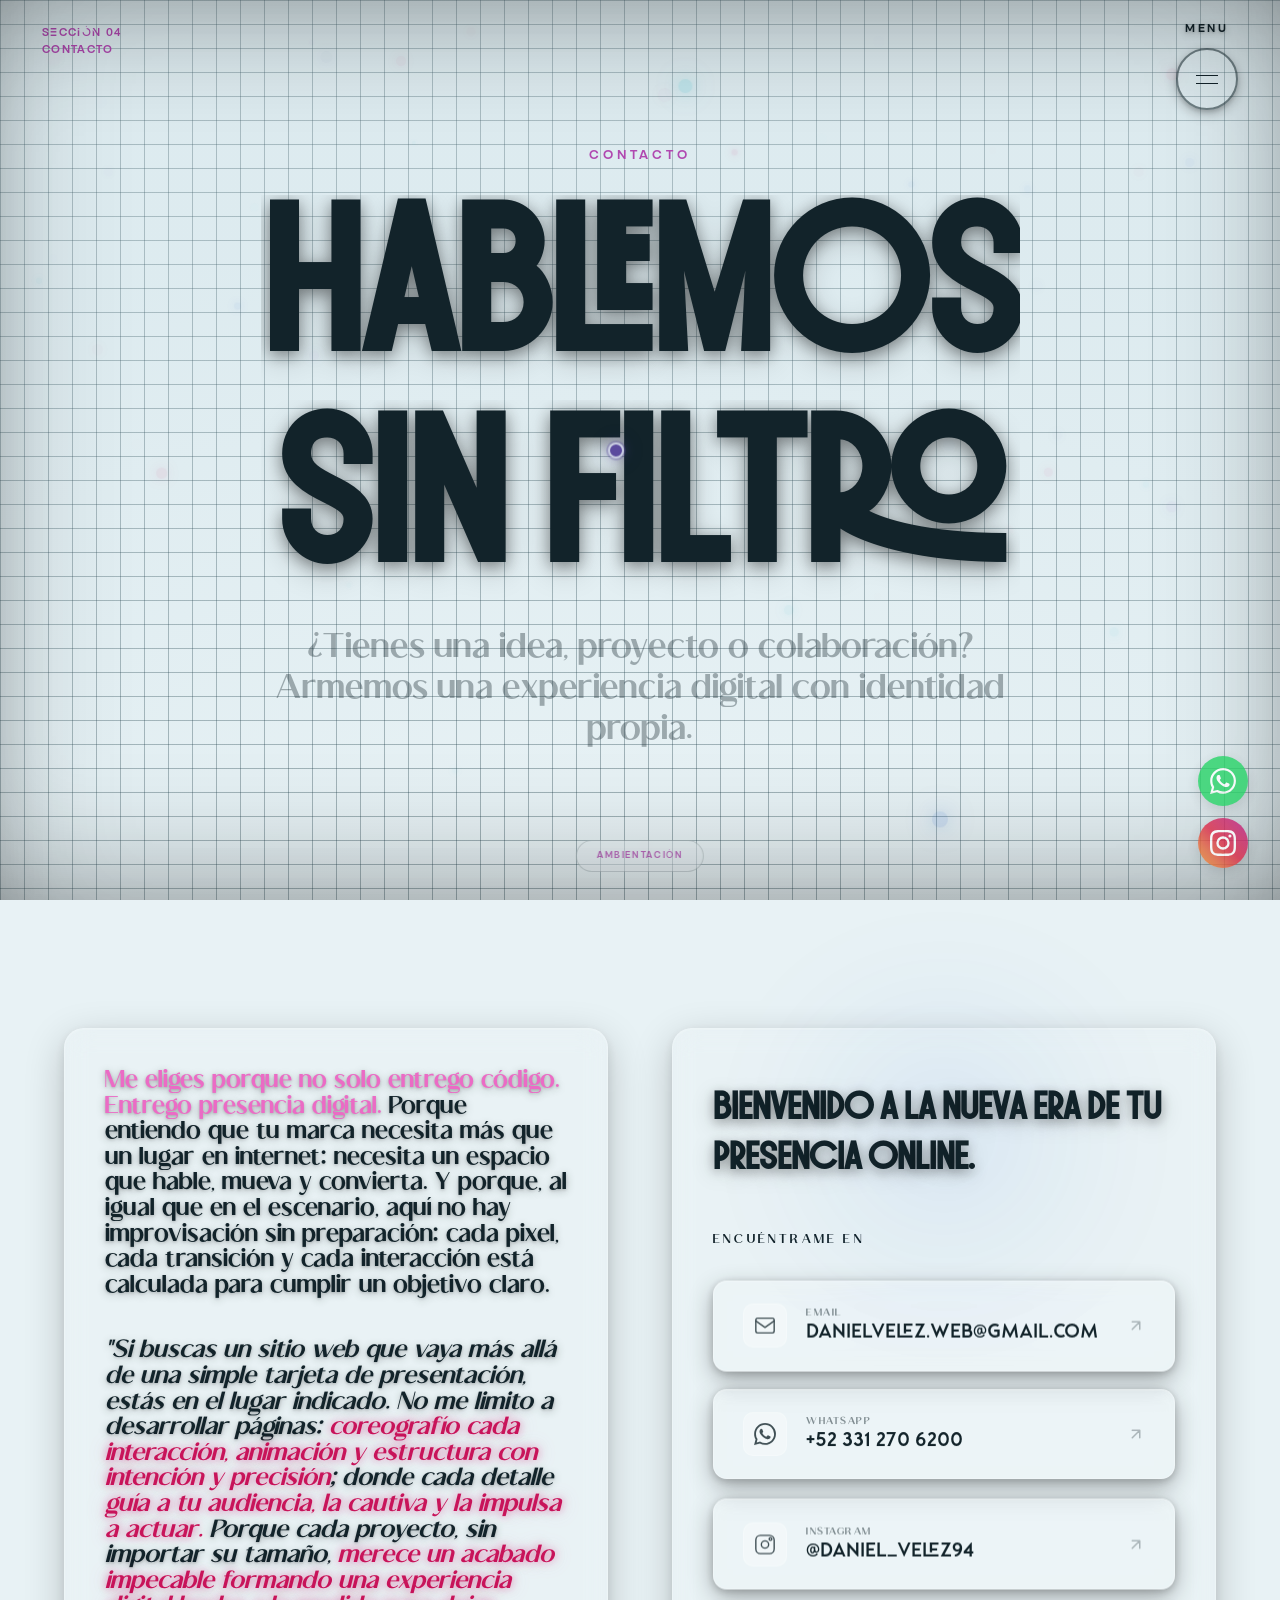
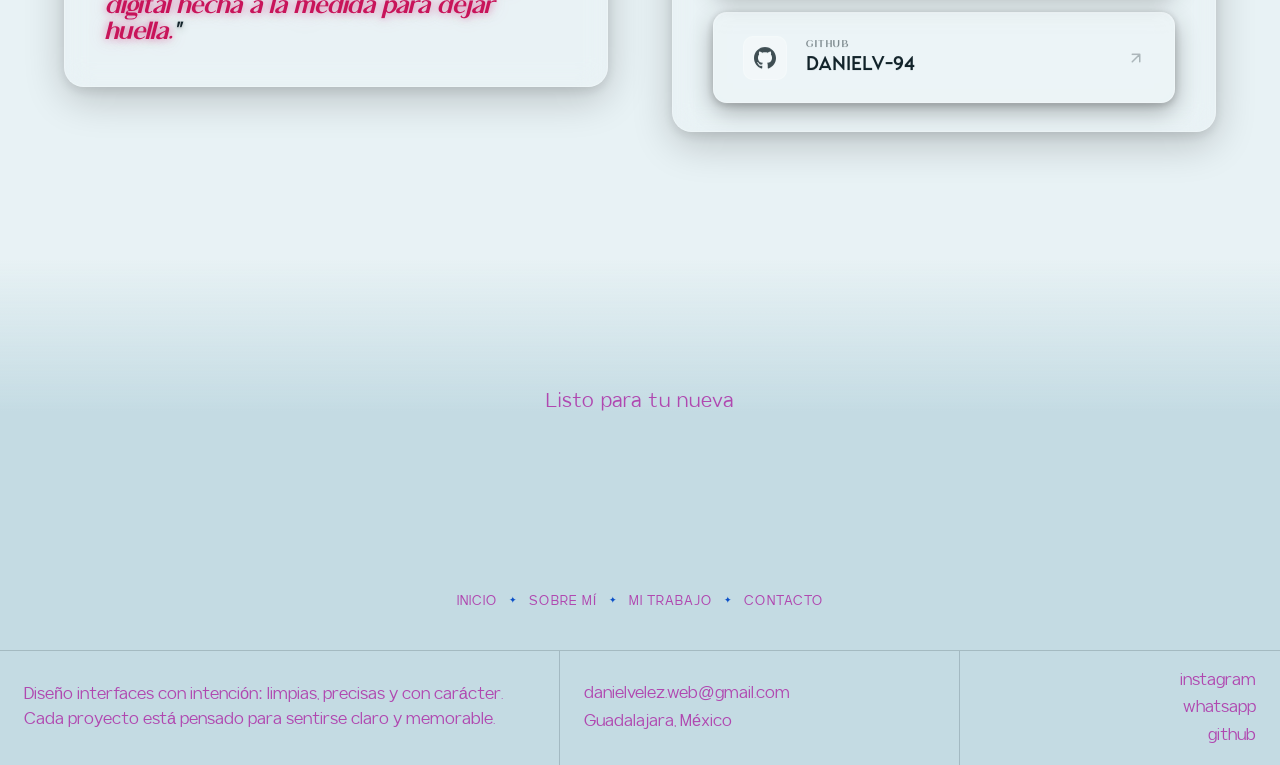
==== commit f54fc75d: "final" ====
--- a/contacto.html
+++ b/contacto.html
@@ -6,18 +6,15 @@
   <meta name="viewport" content="width=device-width, initial-scale=1.0" />
   <title>Contacto — Hablemos sin Filtro | Daniel Vélez</title>
 
-  <!-- SEO -->
   <meta name="description" content="¿Listo para una presencia digital impactante? Contacta a Daniel Vélez para diseño web creativo, desarrollo frontend y experiencias digitales únicas." />
   <meta name="robots" content="index, follow" />
   <link rel="canonical" href="https://www.danielvelez-webdev.com/contacto.html" />
 
-  <!-- Open Graph -->
   <meta property="og:title" content="Contacto — Daniel Vélez" />
   <meta property="og:description" content="Hablemos sin filtro. Armemos una experiencia digital con identidad propia." />
   <meta property="og:url" content="https://www.danielvelez-webdev.com/contacto.html" />
   <meta property="og:type" content="website" />
 
-  <!-- Aplicar tema guardado antes del render para evitar flash -->
   <script>
     (function() {
       var t = localStorage.getItem("dv-tema-activo");
@@ -29,7 +26,6 @@
   <link rel="icon" type="image/png" sizes="32x32" href="/favicon-32x32.png">
   <link rel="icon" type="image/png" sizes="16x16" href="/favicon-16x16.png">
 
-  <!-- Preconnect -->
   <link rel="preconnect" href="https://cdn.jsdelivr.net" crossorigin />
 
   <link rel="stylesheet" href="css/reset.css" />
@@ -46,10 +42,8 @@
     <div class="fondo-gradiente"></div>
   </div>
 
-  <!-- Partículas globales — toda la página -->
   <div class="contacto-particulas-global" id="contactoParticulasGlobal" aria-hidden="true"></div>
 
-  <!-- ══ Cursores ══ -->
   <div class="cursor-usuario" id="cursorUsuario" aria-hidden="true">
     <div class="cursor-punto"></div>
     <span class="cursor-etiqueta">tú</span>
@@ -73,7 +67,6 @@
     </button>
   </div>
 
-  <!-- ══ Selector de tema — "AMBIENTACIÓN" ══ -->
   <div class="tema-selector" aria-label="Cambiar ambientación del sitio">
     <button class="tema-selector-btn" aria-expanded="false" aria-controls="temaSelectorPanel"
       aria-label="Abrir selector de ambientación">
@@ -107,7 +100,6 @@
     </div>
   </div>
 
-  <!-- ══ Navegación fullscreen ══ -->
   <aside class="nav-overlay" id="navOverlay" aria-hidden="true" role="dialog" aria-label="Menú de navegación"
     aria-modal="true">
     <div class="nav-overlay-shell">
@@ -168,12 +160,8 @@
     </div>
   </aside>
 
-  <!-- ═══════════════════════════════════════════════════════════
-       CONTENIDO PRINCIPAL — CONTACTO
-  ═══════════════════════════════════════════════════════════ -->
   <main class="contacto-main">
 
-    <!-- ═══ HERO — Título con SplitText reveal ═══ -->
     <section class="contacto-hero">
       <div class="contacto-hero-particulas" id="contactoParticulas" aria-hidden="true"></div>
       <div class="contacto-hero-contenido">
@@ -192,10 +180,8 @@
       </div>
     </section>
 
-    <!-- ═══ SECCIÓN SPLIT — Manifiesto (izq) + Cierre y Cards (der) ═══ -->
     <section class="contacto-split" id="contactoSplit">
 
-      <!-- ── Columna izquierda — Manifiesto ── -->
       <div class="contacto-split-izq" id="contactoManifiesto">
         <div class="contacto-manifiesto-contenido">
           <p>
@@ -207,10 +193,8 @@
         </div>
       </div>
 
-      <!-- ── Columna derecha — Cierre + Cards ── -->
       <div class="contacto-split-der">
 
-        <!-- Frase de cierre -->
         <div class="contacto-cierre" id="contactoCierre">
           <div class="contacto-cierre-glow" id="contactoCierreGlow"></div>
           <h2 class="contacto-cierre-texto" id="contactoCierreTexto">
@@ -218,7 +202,6 @@
           </h2>
         </div>
 
-        <!-- Cards de contacto estilo glass -->
         <div class="contacto-links" id="contactoLinks">
           <p class="contacto-links-titulo">Encuéntrame en</p>
           <div class="contacto-links-lista">
@@ -275,9 +258,6 @@
 
   </main>
 
-  <!-- ════════════════════════════════════════
-       FOOTER — CTA impactante con degradado
-  ════════════════════════════════════════ -->
   <footer class="footer" aria-label="Pie de página — contacto">
     <div class="footer-degradado" aria-hidden="true"></div>
     <a href="contacto.html" class="footer-cta" aria-label="Ir a la página de contacto — Nueva presencia digital">
@@ -329,7 +309,6 @@
     });
   </script>
 
-  <!-- ══ Botones flotantes — WhatsApp + Instagram ══ -->
   <div class="flotantes" aria-label="Contacto rápido">
     <a class="flotante-btn flotante-btn--whatsapp" href="https://wa.me/523312706200" target="_blank" rel="noopener" aria-label="Enviar mensaje por WhatsApp">
       <svg viewBox="0 0 24 24" xmlns="http://www.w3.org/2000/svg"><path d="M17.472 14.382c-.297-.149-1.758-.867-2.03-.967-.273-.099-.471-.148-.67.15-.197.297-.767.966-.94 1.164-.173.199-.347.223-.644.075-.297-.15-1.255-.463-2.39-1.475-.883-.788-1.48-1.761-1.653-2.059-.173-.297-.018-.458.13-.606.134-.133.298-.347.446-.52.149-.174.198-.298.298-.497.099-.198.05-.371-.025-.52-.075-.149-.669-1.612-.916-2.207-.242-.579-.487-.5-.669-.51-.173-.008-.371-.01-.57-.01-.198 0-.52.074-.792.372-.272.297-1.04 1.016-1.04 2.479 0 1.462 1.065 2.875 1.213 3.074.149.198 2.096 3.2 5.077 4.487.709.306 1.262.489 1.694.625.712.227 1.36.195 1.871.118.571-.085 1.758-.719 2.006-1.413.248-.694.248-1.289.173-1.413-.074-.124-.272-.198-.57-.347m-5.421 7.403h-.004a9.87 9.87 0 01-5.031-1.378l-.361-.214-3.741.982.998-3.648-.235-.374a9.86 9.86 0 01-1.51-5.26c.001-5.45 4.436-9.884 9.888-9.884 2.64 0 5.122 1.03 6.988 2.898a9.825 9.825 0 012.893 6.994c-.003 5.45-4.437 9.884-9.885 9.884m8.413-18.297A11.815 11.815 0 0012.05 0C5.495 0 .16 5.335.157 11.892c0 2.096.547 4.142 1.588 5.945L.057 24l6.305-1.654a11.882 11.882 0 005.683 1.448h.005c6.554 0 11.89-5.335 11.893-11.893a11.821 11.821 0 00-3.48-8.413z"/></svg>
--- a/css/variables.css
+++ b/css/variables.css
@@ -1,8 +1,3 @@
-﻿/* ═══════════════════════════════════════════════════════════════
-   VARIABLES — Sistema de 5 temas + base neutro claro
-   Cada tema corresponde a una colección de stickers
-═══════════════════════════════════════════════════════════════ */
-
 :root {
   --fuente-editable: "ChiquetaR", sans-serif;
   --fuente-dialogo: "Cloudsters", sans-serif;
@@ -15,17 +10,11 @@
   --fuente-parrafo: "ProtageL", sans-serif;
   --fuente-parrafo-light: "ProtageL", sans-serif;
 
-  /* ── Grid ── */
   --grid-size: 24px;
 
-  /* ── Transición de tema ── */
   --transicion-tema: 0.9s cubic-bezier(0.16, 1, 0.3, 1);
 }
 
-/* ════════════════════════════════════════
-   TEMA BASE — Neutro (estado por defecto)
-   Fondo azul gélido claro — acentos teal + magenta + violeta
-════════════════════════════════════════ */
 [data-tema="neutro"],
 :root {
   --color-fondo: #e8f2f5;
@@ -46,7 +35,6 @@
   --color-nav-fondo: rgba(232, 242, 245, 0.9);
   --color-nombre-daniel: #c8145a;
   --sombra-nombre-daniel: #6b0a30;
-  /* ── Manifiesto ── */
   --manifiesto-drop-1: rgba(200, 20, 90, 0.7);
   --manifiesto-drop-2: rgba(11, 181, 200, 0.5);
   --manifiesto-drop-3: rgba(91, 74, 158, 0.6);
@@ -66,11 +54,6 @@
 
 }
 
-/* ════════════════════════════════════════
-   TEMA — ACID
-   Stickers: orgánicos, psicodélicos, neón sobre negro
-   Paleta: verde lima + magenta + cyan (psicodelia)
-════════════════════════════════════════ */
 [data-tema="acid"] {
   --color-fondo: #0a0a14;
   --color-fondo-secundario: #0a1420;
@@ -90,7 +73,6 @@
   --color-nav-fondo: rgba(10, 10, 20, 0.90);
   --color-nombre-daniel: #91ff00;
   --sombra-nombre-daniel: #00f0ff;
-  /* ── Manifiesto ── */
   --manifiesto-drop-1: rgba(145, 255, 0, 0.937);
   --manifiesto-drop-2: rgba(0, 238, 255, 0.918);
   --manifiesto-drop-3: rgba(103, 7, 57, 0.937);
@@ -109,11 +91,6 @@
   --manifiesto-neon-color6:rgba(5, 118, 126);
 }
 
-/* ════════════════════════════════════════
-   TEMA — SYNTHWAVE
-   Stickers: retro-futuristas, 80s, sunset púrpura y magenta
-   Paleta: coral + dorado + cyan (sunset retro)
-════════════════════════════════════════ */
 [data-tema="synthwave"] {
   --color-fondo: #0f0024;
   --color-fondo-secundario: #000f24;
@@ -133,7 +110,6 @@
   --color-nav-fondo: rgba(15, 0, 36, 0.90);
   --color-nombre-daniel: #ff2d6a;
   --sombra-nombre-daniel: #9900ff;
-  /* ── Manifiesto ── */
   --manifiesto-drop-1: rgba(255, 45, 106, 0.70);
   --manifiesto-drop-2: rgba(255, 208, 0, 0.50);
   --manifiesto-drop-3: rgba(0, 229, 255, 0.30);
@@ -152,11 +128,6 @@
   --manifiesto-neon-color6:rgba(115, 0, 255);
 }
 
-/* ════════════════════════════════════════
-   TEMA — RAVE
-   Stickers: club, underground, energía cruda
-   Paleta: rojo-naranja + verde menta + amarillo (strobes)
-════════════════════════════════════════ */
 [data-tema="rave"] {
   --color-fondo: #050505;
   --color-fondo-secundario: #050a0a;
@@ -176,7 +147,6 @@
   --color-nav-fondo: rgba(5, 5, 5, 0.92);
   --color-nombre-daniel: #ff3300;
   --sombra-nombre-daniel: #ffee00;
-  /* ── Manifiesto ── */
   --manifiesto-drop-1: rgba(255, 51, 0, 0.70);
   --manifiesto-drop-2: rgba(0, 255, 136, 0.50);
   --manifiesto-drop-3: rgba(242, 227, 19, 0.769);
@@ -195,11 +165,6 @@
   --manifiesto-neon-color6:rgba(255, 251, 0);
 }
 
-/* ════════════════════════════════════════
-   TEMA — COLLAGE
-   Stickers: recortes fotoreales, zine culture, kitsch 90s
-   Paleta: papel kraft + rojo editorial + azul tinta (zine analógico)
-════════════════════════════════════════ */
 [data-tema="collage"] {
   --color-fondo: #e8dcc8;
   --color-fondo-secundario: #d4c4a8;
@@ -219,7 +184,6 @@
   --color-nav-fondo: rgba(232, 220, 200, 0.92);
   --color-nombre-daniel: #cc2222;
   --sombra-nombre-daniel: #660000;
-  /* ── Manifiesto ── */
   --manifiesto-drop-1: rgba(204, 34, 34, 0.8);
   --manifiesto-drop-2: rgba(26, 20, 16, 0.5);
   --manifiesto-drop-3: rgba(0, 68, 170, 0.7);
@@ -238,11 +202,6 @@
   --manifiesto-neon-color6:rgba(16, 106, 240);
 }
 
-/* ════════════════════════════════════════
-   TEMA — HOLOGRAPHIC
-   Stickers: holo foil, iridiscente, arcoíris nacarado
-   Paleta: violeta + turquesa + magenta (prisma CLARO)
-════════════════════════════════════════ */
 [data-tema="holographic"] {
   --color-fondo: #f5f7ff;
   --color-fondo-secundario: #f5f0ff;
@@ -262,7 +221,6 @@
   --color-nav-fondo: rgba(245, 247, 255, 0.90);
   --color-nombre-daniel: #7c3aed;
   --sombra-nombre-daniel: #3b1a7a;
-  /* ── Manifiesto ── */
   --manifiesto-drop-1: rgba(124, 58, 237, 0.767);
   --manifiesto-drop-2: rgba(26, 26, 46, 0.627);
   --manifiesto-drop-3: rgba(255, 0, 111, 0.849);
--- a/css/base.css
+++ b/css/base.css
@@ -1,7 +1,3 @@
-/* ═══════════════════════════════════════════════════════════════
-   BASE — Fuentes, cuerpo, fondo grid animado, cursores, navbar
-═══════════════════════════════════════════════════════════════ */
-
 @font-face {
   font-family: "ChiquetaR";
   src: url("../Rsc/Fonts/Chiqueta/Chiqueta-SemiBold.otf") format("opentype");
@@ -63,7 +59,6 @@
   font-display: swap;
 }
 
-/* ── Protage 300 Light — texto general ── */
 @font-face {
   font-family: "ProtageT";
   src: url("../Rsc/Fonts/PROTAGE/PROTAGE-THIN.ttf") format("truetype");
@@ -71,7 +66,6 @@
   font-style: normal;
   font-display: swap;
 }
-/* ── Protage 400 Regular ── */
 @font-face {
   font-family: "ProtageL";
   src: url("../Rsc/Fonts/PROTAGE/PROTAGE-LIGHT.ttf") format("truetype");
@@ -80,17 +74,11 @@
   font-display: swap;
 }
 
-/* ─────────────────────────────────────────
-   CUERPO
-───────────────────────────────────────── */
-
 html {
-  /* Scroll nativo — sin smooth para no interferir con GSAP ScrollTrigger scrub */
   scroll-behavior: auto;
   overflow-x: hidden;
 }
 
-/* Desactivar en usuarios que prefieren movimiento reducido */
 @media (prefers-reduced-motion: reduce) {
   html {
     scroll-behavior: auto;
@@ -132,7 +120,6 @@
   overflow: hidden;
 }
 
-/* Ocultar esquinas HUD cuando el menú está abierto (excepto el botón menú) */
 body.nav-abierta .esquina--sup-izq,
 body.nav-abierta .esquina--inf-izq {
   opacity: 0;
@@ -148,11 +135,6 @@
   pointer-events: none;
   transition: opacity 0.3s ease, visibility 0s 0.3s;
 }
-
-/* ─────────────────────────────────────────
-   FONDO GRID ANIMADO
-   Grid sutil + deriva continua + degradado radial
-───────────────────────────────────────── */
 
 .fondo-grid {
   position: fixed;
@@ -170,7 +152,6 @@
   pointer-events: none;
 }
 
-/* ── Override: fondo alterno para páginas internas ── */
 .pagina-fondo-alterno .fondo-grid {
   background-color: var(--color-fondo-alt);
 }
@@ -198,10 +179,6 @@
       var(--grid-size) var(--grid-size);
   }
 }
-
-/* ─────────────────────────────────────────
-   CURSOR USUARIO
-───────────────────────────────────────── */
 
 .cursor-usuario {
   position: fixed;
@@ -266,10 +243,6 @@
   transform: translateX(0);
 }
 
-/* ─────────────────────────────────────────
-   CURSOR DANIEL
-───────────────────────────────────────── */
-
 .cursor-daniel {
   position: fixed;
   top: 0;
@@ -316,10 +289,6 @@
     box-shadow var(--transicion-tema);
 }
 
-/* ─────────────────────────────────────────
-   ESQUINAS — HUD 4 corners
-───────────────────────────────────────── */
-
 .esquina {
   position: fixed;
   z-index: 200;
@@ -333,7 +302,6 @@
   color: var(--color-texto-suave);
   opacity: 1;
   pointer-events: none;
-  /* OpenType features Logrient */
   font-feature-settings:
     "dlig" 1,
     "liga" 1;
@@ -378,12 +346,6 @@
   text-transform: uppercase;
   opacity: 0.5;
 }
-
-/* ── Transiciones tema ── */
-
-/* ─────────────────────────────────────────
-   BOTÓN MENÚ
-───────────────────────────────────────── */
 
 .nav-menu-btn {
   position: relative;
@@ -443,7 +405,6 @@
   background: var(--color-fondo);
 }
 
-/* ── Label "MENU" al lado del botón ── */
 .nav-menu-label {
   font-family: var(--fuente-micro);
   font-size: 0.7rem;
@@ -457,16 +418,9 @@
   transition: color var(--transicion-tema), opacity 0.3s ease;
 }
 
-/* Ocultar label cuando el menú está activo */
 .esquina--sup-der:has(.nav-menu-btn.activo) .nav-menu-label {
   opacity: 0;
 }
-
-/* ─────────────────────────────────────────
-   BARRA DE MODOS — CAOS + CREATIVO
-   Desktop/Tablet: fija en la parte superior centrada
-   Mobile: oculta (se muestra dentro del nav overlay)
-───────────────────────────────────────── */
 
 .modos-barra {
   position: fixed;
@@ -477,8 +431,7 @@
   display: flex;
   align-items: center;
   gap: 8px;
-  opacity: 0; /* GSAP anima a 1 */
-  pointer-events: auto;
+  opacity: 0; pointer-events: auto;
 }
 
 .modo-toggle {
@@ -533,7 +486,6 @@
   transform: rotate(180deg);
 }
 
-/* Pip indicador de estado */
 .modo-toggle-pip {
   width: 6px;
   height: 6px;
@@ -548,10 +500,8 @@
   box-shadow: 0 0 6px var(--color-acento);
 }
 
-/* ── Modos en el nav overlay (mobile) ── */
 .nav-modos {
-  display: none; /* Solo visible en mobile */
-  padding: 16px clamp(18px, 3vw, 46px);
+  display: none; padding: 16px clamp(18px, 3vw, 46px);
   border-top: 1px solid color-mix(in srgb, var(--color-texto) 28%, transparent);
   gap: 12px;
   align-items: center;
@@ -610,9 +560,6 @@
   box-shadow: 0 0 6px var(--color-acento);
 }
 
-/* ── Responsive barra de modos ── */
-
-/* Tablet landscape */
 @media (max-width: 1024px) and (orientation: landscape) {
   .modos-barra {
     top: 18px;
@@ -624,7 +571,6 @@
   }
 }
 
-/* Tablet portrait */
 @media (max-width: 1024px) and (orientation: portrait) {
   .modos-barra {
     top: 20px;
@@ -635,7 +581,6 @@
   }
 }
 
-/* Mobile — ocultar barra, mostrar en nav */
 @media (max-width: 599px) {
   .modos-barra {
     display: none;
@@ -646,7 +591,6 @@
   }
 }
 
-/* Mobile landscape */
 @media (max-width: 768px) and (orientation: landscape) {
   .modos-barra {
     display: none;
@@ -656,10 +600,6 @@
     display: flex;
   }
 }
-
-/* ─────────────────────────────────────────
-   MENÚ OVERLAY FULLSCREEN
-───────────────────────────────────────── */
 
 .nav-overlay {
   position: fixed;
@@ -795,7 +735,6 @@
   filter: none;
 }
 
-/* ── Hover: solo en dispositivos con puntero fino (mouse) ── */
 @media (hover: hover) and (pointer: fine) {
   .nav-menu-row:hover {
     background: var(--color-acento);
@@ -819,7 +758,6 @@
   }
 }
 
-/* ── Focus visible: teclado y accesibilidad en todos los dispositivos ── */
 .nav-menu-row:focus-visible {
   background: var(--color-acento);
   outline: 1px dashed var(--color-texto);
@@ -880,10 +818,6 @@
   }
 }
 
-/* ─────────────────────────────────────────
-   TABLET LANDSCAPE — 768px–1024px horizontal
-   (orientation: landscape + ancho ≤ 1024px)
-───────────────────────────────────────── */
 @media (max-width: 1024px) and (orientation: landscape) {
   .nav-overlay-shell {
     --nav-title-size: clamp(24px, 4.8vw, 46px);
@@ -899,7 +833,6 @@
     top: clamp(12px, 1.4vh, 20px);
   }
 
-  /* Footer en 3 columnas pero más compacto */
   .nav-overlay-footer {
     min-height: auto;
     grid-template-columns: 1.4fr 1fr 0.8fr;
@@ -916,9 +849,6 @@
   }
 }
 
-/* ─────────────────────────────────────────
-   TABLET PORTRAIT — 600px–1024px vertical
-───────────────────────────────────────── */
 @media (max-width: 1024px) and (orientation: portrait) {
   .nav-overlay-shell {
     --nav-title-size: clamp(28px, 5.8vw, 52px);
@@ -934,13 +864,11 @@
     top: clamp(14px, 1.8vh, 24px);
   }
 
-  /* Footer: 2 columnas en tablet portrait */
   .nav-overlay-footer {
     grid-template-columns: 1fr 1fr;
     min-height: auto;
   }
 
-  /* Copy ocupa las 2 columnas */
   .nav-overlay-copy {
     grid-column: 1 / -1;
     border-right: none;
@@ -964,7 +892,6 @@
     padding: 14px 20px;
   }
 
-  /* Esquinas HUD tablet portrait */
   .esquina {
     font-size: 10px;
     letter-spacing: 0.1em;
@@ -1061,15 +988,7 @@
   color: var(--color-texto);
 }
 
-/* ─────────────────────────────────────────
-   RESPONSIVE — Base
-───────────────────────────────────────── */
-
-/* ─────────────────────────────────────────
-   MOBILE — hasta 599px (portrait y landscape pequeño)
-───────────────────────────────────────── */
 @media (max-width: 599px) {
-  /* ── Esquinas HUD — márgenes reducidos y tipografía más chica ── */
   .esquina {
     font-size: 9px;
     letter-spacing: 0.09em;
@@ -1127,7 +1046,6 @@
     height: 1em;
   }
 
-  /* Footer: columna única en mobile */
   .nav-overlay-footer {
     grid-template-columns: 1fr;
     min-height: auto;
@@ -1155,10 +1073,6 @@
   }
 }
 
-/* ─────────────────────────────────────────
-   MOBILE LANDSCAPE — hasta 768px horizontal
-   (teléfonos girados)
-───────────────────────────────────────── */
 @media (max-width: 768px) and (orientation: landscape) {
   .esquina {
     font-size: 9px;
@@ -1211,7 +1125,6 @@
     height: 0.9em;
   }
 
-  /* Footer horizontal compacto en mobile landscape */
   .nav-overlay-footer {
     grid-template-columns: 1.2fr 1fr 0.9fr;
     min-height: auto;
--- a/css/tema-selector.css
+++ b/css/tema-selector.css
@@ -1,9 +1,3 @@
-/* ═══════════════════════════════════════════════════════════════
-   TEMA SELECTOR — Pill flotante "AMBIENTACIÓN"
-   Bottom center en todos los breakpoints.
-   Expande hacia arriba para mostrar 6 círculos de color.
-═══════════════════════════════════════════════════════════════ */
-
 .tema-selector {
   position: fixed;
   z-index: 200;
@@ -11,15 +5,12 @@
   flex-direction: column;
   align-items: center;
   pointer-events: auto;
-  /* Bottom center en todos los dispositivos */
   left: 50%;
   bottom: 28px;
   transform: translateX(-50%);
   gap: 0;
-  opacity: 0; /* GSAP anima a 1 */
-}
-
-/* ── Botón pill (label horizontal) ── */
+  opacity: 0; }
+
 .tema-selector-btn {
   display: flex;
   align-items: center;
@@ -54,7 +45,6 @@
   transition: color var(--transicion-tema);
 }
 
-/* ── Panel expandido (se abre hacia arriba) ── */
 .tema-selector-panel {
   display: grid;
   grid-template-columns: repeat(3, 1fr);
@@ -65,13 +55,11 @@
   background: color-mix(in srgb, var(--color-fondo) 70%, transparent);
   backdrop-filter: blur(10px);
   -webkit-backdrop-filter: blur(10px);
-  /* Posicionado arriba del botón */
   position: absolute;
   bottom: calc(100% + 10px);
   left: 50%;
   transform: translateX(-50%);
   min-width: 220px;
-  /* Oculto por defecto — GSAP controla */
   opacity: 0;
   pointer-events: none;
   transition:
@@ -84,7 +72,6 @@
   pointer-events: auto;
 }
 
-/* ── Cada opción de tema ── */
 .tema-selector-opcion {
   display: flex;
   flex-direction: column;
@@ -97,7 +84,6 @@
   transition:
     transform 0.2s ease,
     background-color 0.2s ease;
-  /* Área de click mínima 52×52 */
   min-width: 52px;
   min-height: 52px;
   border: 1px solid transparent;
@@ -125,7 +111,6 @@
     box-shadow 0.3s ease;
 }
 
-/* Colores de cada tema */
 .tema-selector-circulo[data-tema="neutro"] { background: #e8f2f5; }
 .tema-selector-circulo[data-tema="acid"] { background: #91ff00; }
 .tema-selector-circulo[data-tema="synthwave"] { background: #ff2d6a; }
@@ -133,7 +118,6 @@
 .tema-selector-circulo[data-tema="collage"] { background: #e03030; }
 .tema-selector-circulo[data-tema="holographic"] { background: #7c3aed; }
 
-/* Tema activo — ring glow */
 .tema-selector-opcion.activo .tema-selector-circulo {
   border-color: var(--color-texto);
   box-shadow:
@@ -156,11 +140,6 @@
   color: var(--color-texto);
 }
 
-/* ═══════════════════════════════════════════════════════════════
-   RESPONSIVE
-═══════════════════════════════════════════════════════════════ */
-
-/* ── Tablet landscape ── */
 @media (max-width: 1024px) and (orientation: landscape) {
   .tema-selector {
     bottom: 18px;
@@ -186,7 +165,6 @@
   }
 }
 
-/* ── Tablet portrait ── */
 @media (max-width: 1024px) and (orientation: portrait) {
   .tema-selector {
     bottom: 22px;
@@ -206,7 +184,6 @@
   }
 }
 
-/* ── Mobile portrait ── */
 @media (max-width: 599px) {
   .tema-selector {
     bottom: 16px;
@@ -238,7 +215,6 @@
   }
 }
 
-/* ── Mobile landscape ── */
 @media (max-width: 768px) and (orientation: landscape) {
   .tema-selector {
     bottom: 10px;
@@ -270,7 +246,6 @@
   }
 }
 
-/* ── Reduced motion ── */
 @media (prefers-reduced-motion: reduce) {
   .tema-selector-panel {
     transition: none;
--- a/css/contacto.css
+++ b/css/contacto.css
@@ -1,9 +1,3 @@
-/* ═══════════════════════════════════════════════════════════════
-   CONTACTO — Página completa de contacto
-   Hero + Split (Manifiesto izq | Cierre + Cards der)
-═══════════════════════════════════════════════════════════════ */
-
-/* ── Viñeta de profundidad — cubre toda la página ── */
 body:has(.contacto-main)::after {
   content: '';
   position: fixed;
@@ -17,7 +11,6 @@
     inset -80px 0 120px -60px rgba(0, 0, 0, 0.15);
 }
 
-/* ── Partículas globales — toda la página ── */
 .contacto-particulas-global {
   position: fixed;
   inset: 0;
@@ -34,7 +27,6 @@
   transition: transform 0.3s ease-out;
 }
 
-/* ── Hero fullscreen ── */
 .contacto-hero {
   position: relative;
   min-height: 100dvh;
@@ -46,7 +38,6 @@
   overflow: hidden;
 }
 
-/* Viñeta de profundidad en el hero */
 .contacto-hero::after {
   display: none;
 }
@@ -149,7 +140,6 @@
   50% { transform: scaleY(0.5); opacity: 0.9; }
 }
 
-/* ═══ SPLIT LAYOUT — Manifiesto (izq) + Cierre/Cards (der) ═══ */
 .contacto-split {
   display: grid;
   grid-template-columns: 1fr 1fr;
@@ -160,7 +150,6 @@
   align-items: start;
 }
 
-/* ── Columna izquierda — Manifiesto ── */
 .contacto-split-izq {
   position: sticky;
   top: 8rem;
@@ -204,7 +193,6 @@
   opacity: 1;
 }
 
-/* ── Highlight glow — frases que destacan ── */
 .contacto-highlight {
   color: var(--color-editable-activo);
   text-shadow:
@@ -214,7 +202,6 @@
   transition: color var(--transicion-tema), text-shadow 0.4s ease;
 }
 
-/* ── Columna derecha — Cierre + Cards (card contenedora) ── */
 .contacto-split-der {
   display: flex;
   flex-direction: column;
@@ -233,7 +220,6 @@
     inset 0 1px 0 rgba(255, 255, 255, 0.12);
 }
 
-/* ── Frase de cierre ── */
 .contacto-cierre {
   position: relative;
   padding: 1rem 0;
@@ -263,7 +249,6 @@
   transform: translate(-50%, -50%) scale(0.5);
 }
 
-/* ═══ CARDS DE CONTACTO — Estilo glassmorphism horizontal ═══ */
 .contacto-links {
   display: flex;
   flex-direction: column;
@@ -363,7 +348,6 @@
   color: var(--color-texto);
 }
 
-/* ── Hover (solo pointer fino) ── */
 @media (hover: hover) and (pointer: fine) {
   .contacto-link-card:hover {
     border-color: rgba(255, 255, 255, 0.2);
@@ -377,18 +361,12 @@
   }
 }
 
-/* ── Focus visible ── */
 .contacto-link-card:focus-visible {
   outline: 2px solid var(--color-acento);
   outline-offset: 3px;
   transform: translateY(-2px);
 }
 
-/* ═══════════════════════════════════════════════════════════
-   RESPONSIVE
-═══════════════════════════════════════════════════════════ */
-
-/* ── Tablet landscape ── */
 @media (max-width: 1024px) and (orientation: landscape) {
   .contacto-split {
     gap: 3rem;
@@ -404,7 +382,6 @@
   }
 }
 
-/* ── Tablet portrait ── */
 @media (max-width: 1024px) and (orientation: portrait) {
   .contacto-split {
     grid-template-columns: 1fr;
@@ -431,7 +408,6 @@
   }
 }
 
-/* ── Mobile portrait ── */
 @media (max-width: 599px) {
   .contacto-hero {
     padding: 3rem 1.5rem;
@@ -501,7 +477,6 @@
   }
 }
 
-/* ── Mobile landscape ── */
 @media (max-width: 768px) and (orientation: landscape) {
   .contacto-hero {
     min-height: auto;
--- a/css/footer.css
+++ b/css/footer.css
@@ -1,9 +1,3 @@
-/* ═══════════════════════════════════════════════════════════════
-   FOOTER — CTA impactante + nav horizontal + fila redes/frase
-   "Listo para tu NUEVA PRESENCIA DIGITAL" → hover: CONTACTO →
-═══════════════════════════════════════════════════════════════ */
-
-/* ── Base ── */
 .footer {
   position: relative;
   z-index: 1;
@@ -11,7 +5,6 @@
   overflow: hidden;
 }
 
-/* ── Degradado hacia color secundario ── */
 .footer-degradado {
   position: absolute;
   inset: 0;
@@ -25,10 +18,6 @@
   transition: background var(--transicion-tema);
 }
 
-/* ═══════════════════════════════════════════════════════════════
-   CTA PRINCIPAL — Enlace completo con hover
-═══════════════════════════════════════════════════════════════ */
-
 .footer-cta {
   position: relative;
   z-index: 1;
@@ -42,7 +31,6 @@
   cursor: pointer;
 }
 
-/* ── Subtítulo ── */
 .footer-subtitulo {
   font-family: var(--fuente-parrafo);
   font-size: clamp(1rem, 1.5vw, 1.3rem);
@@ -52,7 +40,6 @@
   transition: color var(--transicion-tema);
 }
 
-/* ── Título gigante ── */
 .footer-titulo {
   font-family: var(--fuente-footer);
   font-size: clamp(3rem, 10vw, 9rem);
@@ -65,10 +52,6 @@
     color var(--transicion-tema);
 }
 
-/* ═══════════════════════════════════════════════════════════════
-   HOVER — Cambio de fuente a active
-═══════════════════════════════════════════════════════════════ */
-
 @media (hover: hover) and (pointer: fine) {
   .footer-cta:hover .footer-titulo {
     font-family: var(--fuente-footer-active);
@@ -76,7 +59,6 @@
   }
 }
 
-/* ── Focus visible ── */
 .footer-cta:focus-visible {
   outline: none;
 }
@@ -85,10 +67,6 @@
   font-family: var(--fuente-footer-active);
   color: var(--color-acento);
 }
-
-/* ═══════════════════════════════════════════════════════════════
-   NAVEGACIÓN HORIZONTAL — Debajo del CTA
-═══════════════════════════════════════════════════════════════ */
 
 .footer-nav {
   position: relative;
@@ -128,10 +106,6 @@
   outline-offset: 4px;
   border-radius: 4px;
 }
-
-/* ═══════════════════════════════════════════════════════════════
-   BARRA INFERIOR — Estilo nav-overlay-footer (3 columnas)
-═══════════════════════════════════════════════════════════════ */
 
 .footer-barra {
   position: relative;
@@ -154,7 +128,6 @@
   border-right: none;
 }
 
-/* ── Frase (izquierda) ── */
 .footer-barra-copy {
   font-family: var(--fuente-parrafo-light, var(--fuente-parrafo));
   font-size: clamp(13px, 1.28vw, 20px);
@@ -166,7 +139,6 @@
   transition: color var(--transicion-tema);
 }
 
-/* ── Contacto (centro) ── */
 .footer-barra-contacto {
   font-family: var(--fuente-parrafo-light, var(--fuente-parrafo));
   font-size: clamp(13px, 1.28vw, 20px);
@@ -184,7 +156,6 @@
   transition: color var(--transicion-tema);
 }
 
-/* ── Redes (derecha) ── */
 .footer-barra-sociales {
   font-family: var(--fuente-parrafo-light, var(--fuente-parrafo));
   font-size: clamp(13px, 1.28vw, 20px);
@@ -217,10 +188,6 @@
   border-radius: 4px;
 }
 
-/* ═══════════════════════════════════════════════════════════════
-   RESPONSIVE — Tablet landscape (≤1024px, landscape)
-═══════════════════════════════════════════════════════════════ */
-
 @media (max-width: 1024px) and (orientation: landscape) {
   .footer-cta {
     padding: 6rem 2rem 3rem;
@@ -246,10 +213,6 @@
   }
 }
 
-/* ═══════════════════════════════════════════════════════════════
-   RESPONSIVE — Tablet portrait (≤1024px, portrait)
-═══════════════════════════════════════════════════════════════ */
-
 @media (max-width: 1024px) and (orientation: portrait) {
   .footer-cta {
     padding: 6rem 2rem 3rem;
@@ -284,10 +247,6 @@
     padding: 14px 20px;
   }
 }
-
-/* ═══════════════════════════════════════════════════════════════
-   RESPONSIVE — Mobile portrait (≤599px)
-═══════════════════════════════════════════════════════════════ */
 
 @media (max-width: 599px) {
   .footer-cta {
@@ -334,10 +293,6 @@
   }
 }
 
-/* ═══════════════════════════════════════════════════════════════
-   RESPONSIVE — Mobile landscape (≤768px, landscape)
-═══════════════════════════════════════════════════════════════ */
-
 @media (max-width: 768px) and (orientation: landscape) {
   .footer-cta {
     padding: 4rem 1.5rem 2rem;
@@ -366,10 +321,6 @@
     text-align: right;
   }
 }
-
-/* ═══════════════════════════════════════════════════════════════
-   REDUCED MOTION
-═══════════════════════════════════════════════════════════════ */
 
 @media (prefers-reduced-motion: reduce) {
   .footer-degradado,
--- a/css/flotantes.css
+++ b/css/flotantes.css
@@ -1,8 +1,3 @@
-/* ═══════════════════════════════════════════════════════════
-   BOTONES FLOTANTES — WhatsApp + Instagram
-   Fijos en la esquina inferior derecha de todas las páginas
-═══════════════════════════════════════════════════════════ */
-
 .flotantes {
   position: fixed;
   bottom: 2rem;
@@ -32,17 +27,14 @@
   fill: #fff;
 }
 
-/* ── WhatsApp ── */
 .flotante-btn--whatsapp {
   background: #25d366;
 }
 
-/* ── Instagram ── */
 .flotante-btn--instagram {
   background: linear-gradient(45deg, #f09433, #e6683c, #dc2743, #cc2366, #bc1888);
 }
 
-/* ── Hover (solo dispositivos con pointer fino) ── */
 @media (hover: hover) and (pointer: fine) {
   .flotante-btn:hover {
     transform: scale(1.12);
@@ -50,14 +42,12 @@
   }
 }
 
-/* ── Focus visible ── */
 .flotante-btn:focus-visible {
   outline: 2px solid var(--color-acento, #fff);
   outline-offset: 3px;
   transform: scale(1.12);
 }
 
-/* ── Tablet landscape ── */
 @media (max-width: 1024px) and (orientation: landscape) {
   .flotantes {
     bottom: 1.5rem;
@@ -75,7 +65,6 @@
   }
 }
 
-/* ── Tablet portrait ── */
 @media (max-width: 1024px) and (orientation: portrait) {
   .flotantes {
     bottom: 1.5rem;
@@ -93,7 +82,6 @@
   }
 }
 
-/* ── Mobile portrait ── */
 @media (max-width: 599px) {
   .flotantes {
     bottom: 1.2rem;
@@ -111,7 +99,6 @@
   }
 }
 
-/* ── Mobile landscape ── */
 @media (max-width: 768px) and (orientation: landscape) {
   .flotantes {
     bottom: 1rem;
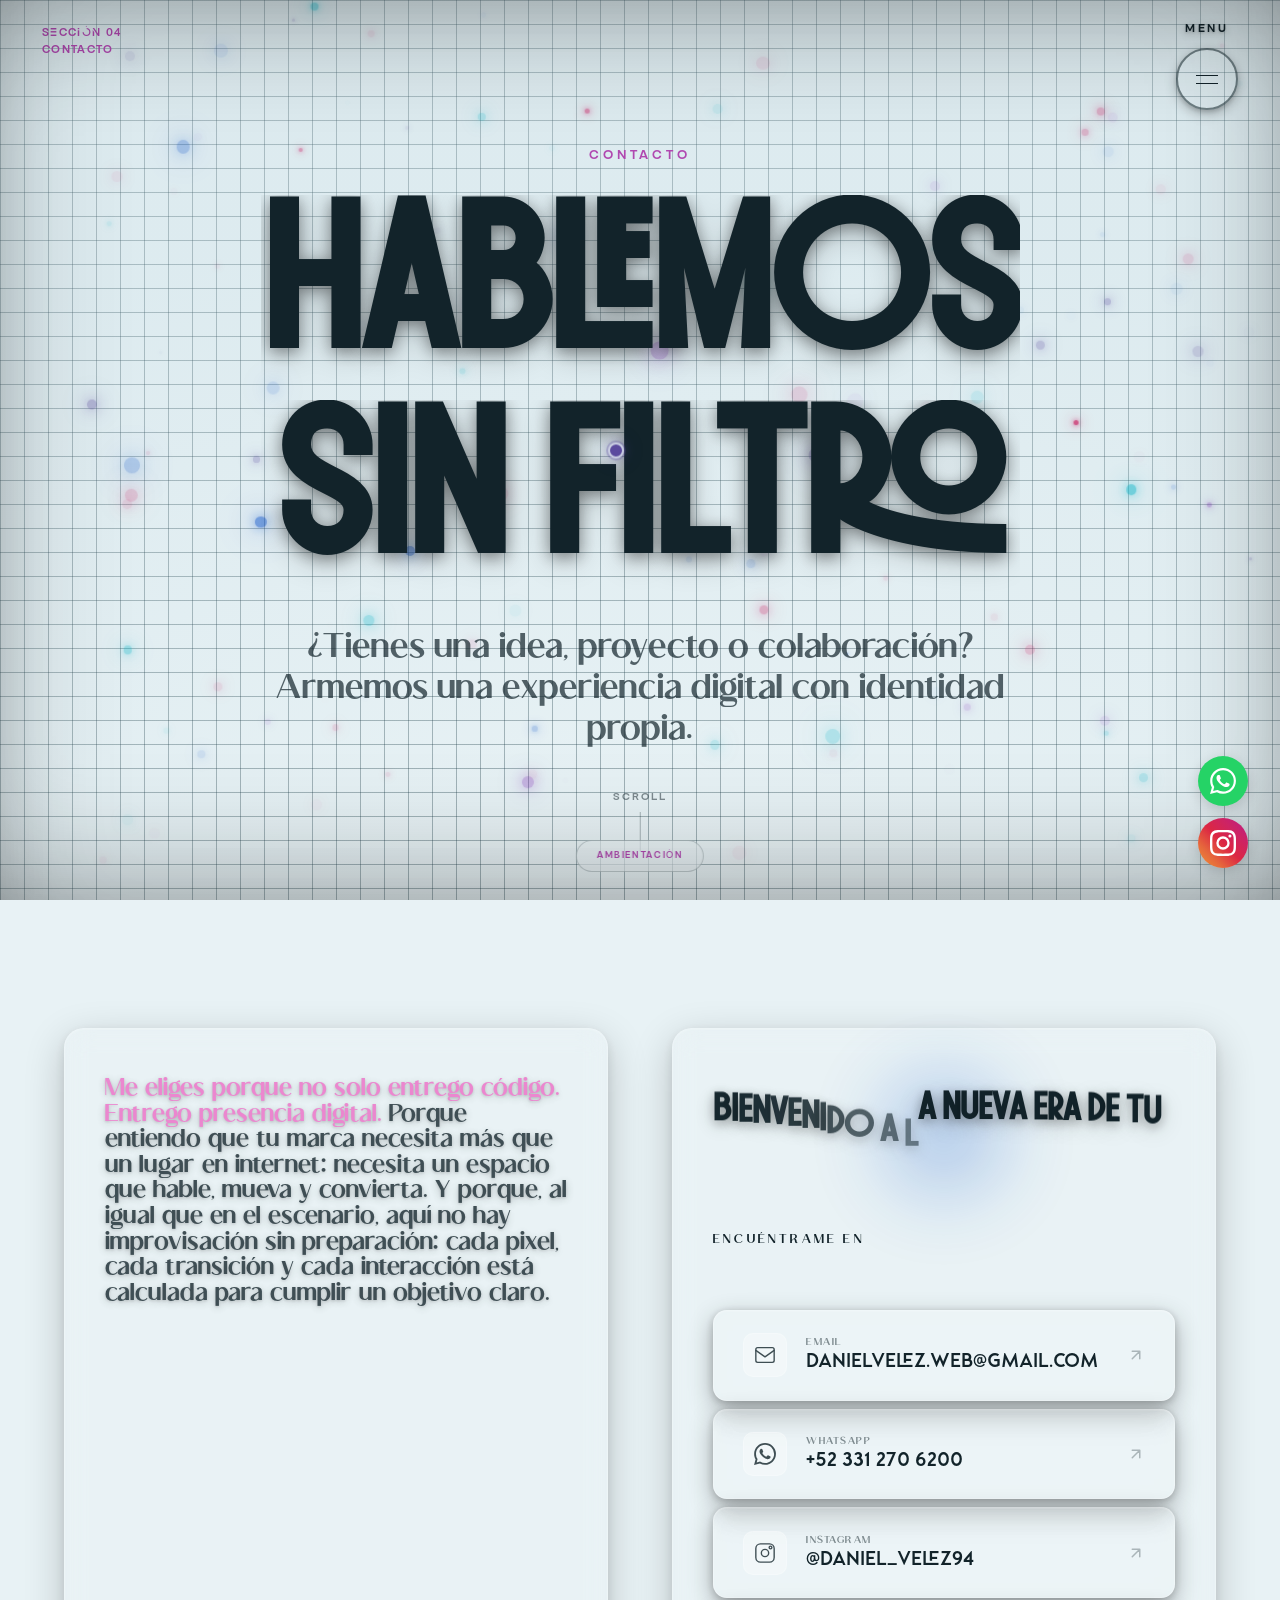
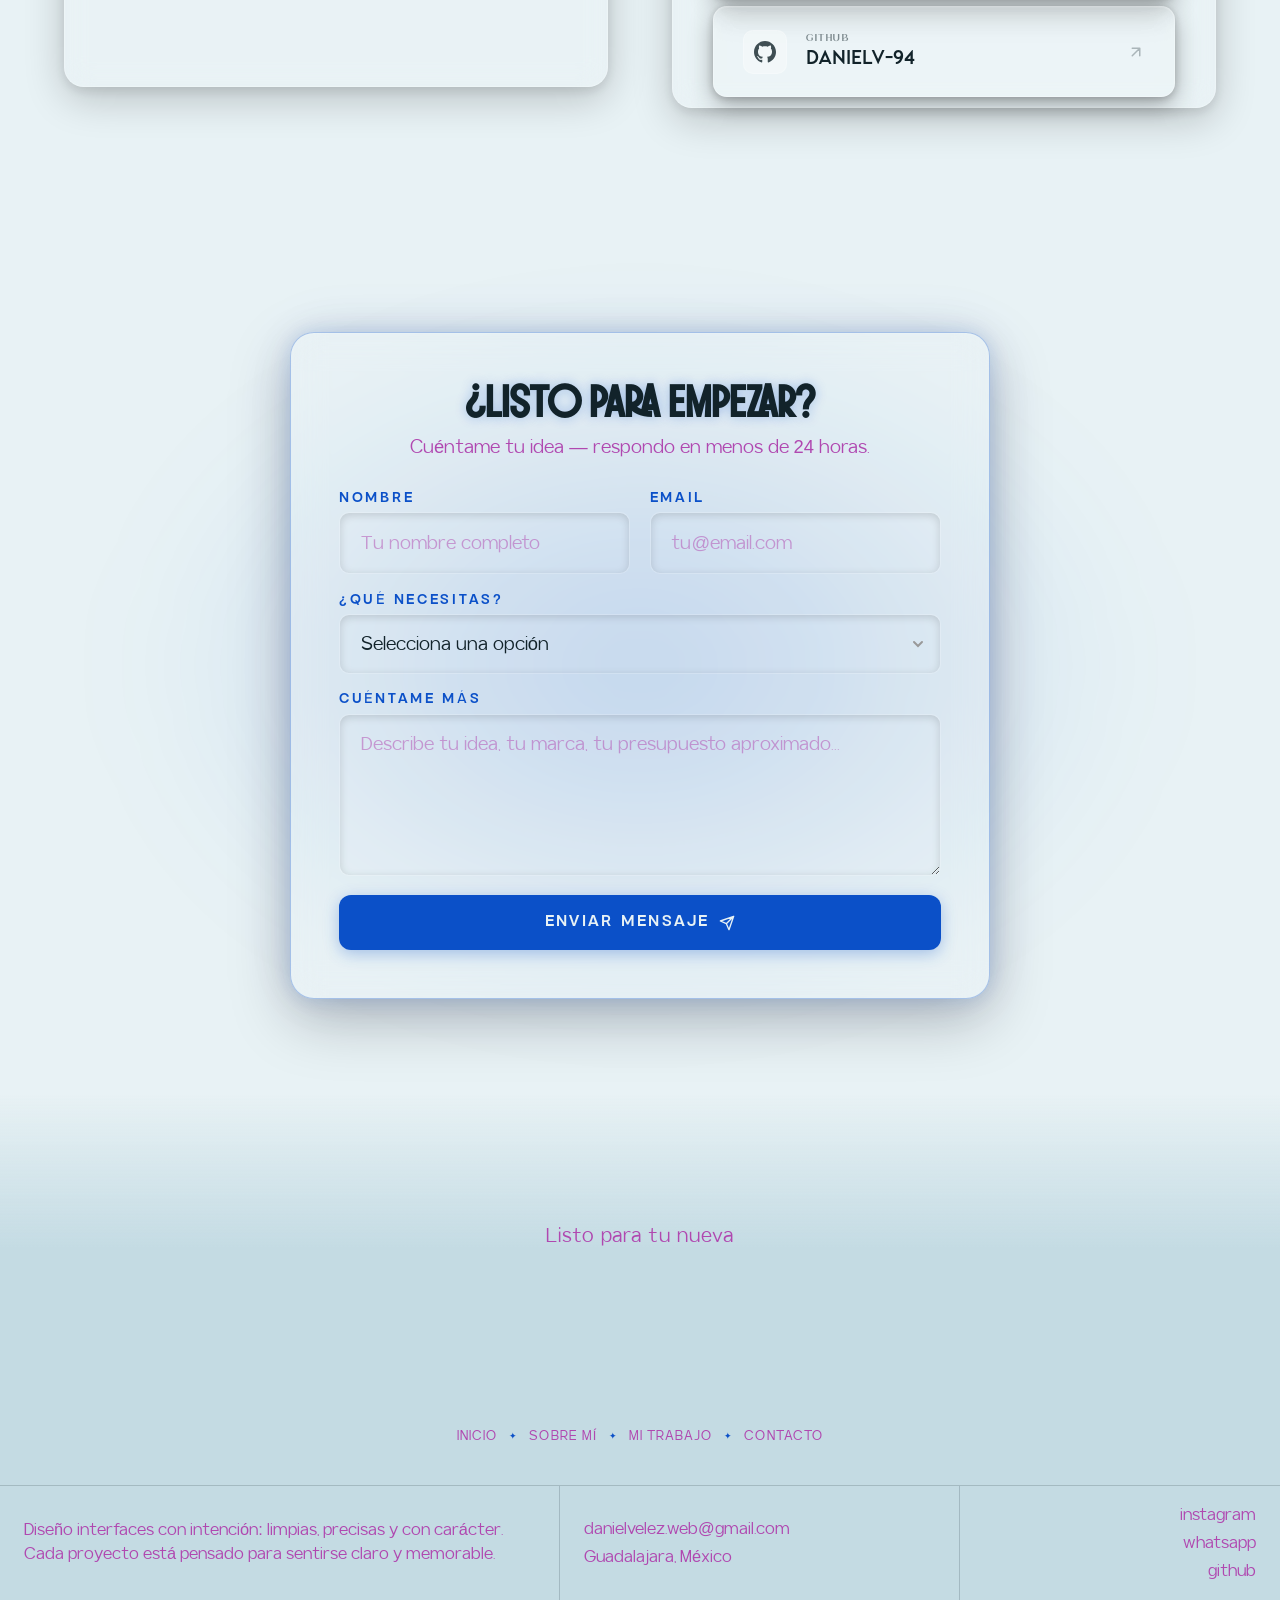
==== commit 5bdf517a: "final" ====
--- a/contacto.html
+++ b/contacto.html
@@ -256,6 +256,60 @@
       </div>
     </section>
 
+    <section class="contacto-form-section" id="contactoFormSection">
+      <div class="contacto-form-section-glow" aria-hidden="true"></div>
+      <div class="contacto-formulario" id="contactoFormulario">
+        <div class="contacto-form-header">
+          <h3 class="contacto-form-titulo">¿Listo para empezar?</h3>
+          <p class="contacto-form-sub">Cuéntame tu idea — respondo en menos de 24 horas.</p>
+        </div>
+
+        <form class="contacto-form" id="contactoForm" action="https://formspree.io/f/mjgqzgqz" method="POST">
+          <input type="hidden" name="_subject" value="Nuevo proyecto desde portfolio" />
+          <input type="text" name="_gotcha" style="display:none" />
+
+          <div class="contacto-form-row">
+            <div class="contacto-form-grupo">
+              <label class="contacto-form-label" for="formNombre">Nombre</label>
+              <input class="contacto-form-input" type="text" id="formNombre" name="nombre" placeholder="Tu nombre completo" required autocomplete="name" />
+            </div>
+
+            <div class="contacto-form-grupo">
+              <label class="contacto-form-label" for="formEmail">Email</label>
+              <input class="contacto-form-input" type="email" id="formEmail" name="email" placeholder="tu@email.com" required autocomplete="email" />
+            </div>
+          </div>
+
+          <div class="contacto-form-grupo">
+            <label class="contacto-form-label" for="formTipo">¿Qué necesitas?</label>
+            <select class="contacto-form-input contacto-form-select" id="formTipo" name="tipo_proyecto" required>
+              <option value="" disabled selected>Selecciona una opción</option>
+              <option value="sitio-nuevo">Sitio web desde cero</option>
+              <option value="rediseno">Rediseño de sitio existente</option>
+              <option value="landing">Landing page</option>
+              <option value="ecommerce">Tienda en línea</option>
+              <option value="otro">Otro proyecto</option>
+            </select>
+          </div>
+
+          <div class="contacto-form-grupo">
+            <label class="contacto-form-label" for="formMensaje">Cuéntame más</label>
+            <textarea class="contacto-form-input contacto-form-textarea" id="formMensaje" name="mensaje" placeholder="Describe tu idea, tu marca, tu presupuesto aproximado..." rows="5" required></textarea>
+          </div>
+
+          <button class="contacto-form-btn" type="submit">
+            <span class="contacto-form-btn-texto">Enviar mensaje</span>
+            <svg class="contacto-form-btn-icono" viewBox="0 0 24 24" fill="none" stroke="currentColor" stroke-width="2" stroke-linecap="round" stroke-linejoin="round"><path d="M22 2L11 13M22 2l-7 20-4-9-9-4 20-7z"/></svg>
+          </button>
+        </form>
+
+        <div class="contacto-form-exito" id="contactoFormExito" hidden>
+          <span class="contacto-form-exito-icono">✓</span>
+          <p class="contacto-form-exito-texto">¡Mensaje enviado! Te contacto pronto.</p>
+        </div>
+      </div>
+    </section>
+
   </main>
 
   <footer class="footer" aria-label="Pie de página — contacto">
--- a/css/variables.css
+++ b/css/variables.css
@@ -95,11 +95,11 @@
   --color-fondo: #0f0024;
   --color-fondo-secundario: #000f24;
   --color-fondo-alt: #dfc655;
-  --color-texto: #c3f886;
+  --color-texto: #243016;
   --color-texto-suave: #55edf8;
   --color-acento: #ff2d6a;
   --color-acento-hover: #ffd000;
-  --color-grid: rgba(255, 45, 104, 0.35);
+  --color-grid: rgba(255, 45, 104, 0.548);
   --color-gradiente-ini: rgba(15, 0, 36, 0);
   --color-gradiente-fin: rgba(15, 0, 36, 0.3);
   --color-cursor-daniel: #00e5ff;
@@ -107,7 +107,7 @@
   --color-editable: #fff0f5;
   --color-editable-activo: #7300ff;
   --color-hint: rgba(243, 184, 248, 0.85);
-  --color-nav-fondo: rgba(15, 0, 36, 0.90);
+  --color-nav-fondo: rgba(15, 0, 36, 0.973);
   --color-nombre-daniel: #ff2d6a;
   --sombra-nombre-daniel: #9900ff;
   --manifiesto-drop-1: rgba(255, 45, 106, 0.70);
--- a/css/contacto.css
+++ b/css/contacto.css
@@ -249,6 +249,204 @@
   transform: translate(-50%, -50%) scale(0.5);
 }
 
+.contacto-form-section {
+  position: relative;
+  padding: 6rem 2rem;
+  display: flex;
+  align-items: center;
+  justify-content: center;
+  overflow: hidden;
+  z-index: 10;
+}
+
+.contacto-form-section-glow {
+  position: absolute;
+  top: 50%;
+  left: 50%;
+  transform: translate(-50%, -50%);
+  width: 80%;
+  height: 80%;
+  background: radial-gradient(
+    ellipse at 50% 50%,
+    color-mix(in srgb, var(--color-acento) 20%, transparent) 0%,
+    color-mix(in srgb, var(--color-acento) 8%, transparent) 40%,
+    transparent 70%
+  );
+  filter: blur(60px);
+  pointer-events: none;
+  z-index: 0;
+}
+
+.contacto-formulario {
+  position: relative;
+  z-index: 2;
+  display: flex;
+  flex-direction: column;
+  gap: 1.5rem;
+  width: 100%;
+  max-width: 700px;
+  background: rgba(255, 255, 255, 0.06);
+  backdrop-filter: blur(16px);
+  -webkit-backdrop-filter: blur(16px);
+  border: 1.5px solid color-mix(in srgb, var(--color-acento) 30%, transparent);
+  border-radius: 24px;
+  padding: 3rem;
+  box-shadow:
+    0 0 20px color-mix(in srgb, var(--color-acento) 15%, transparent),
+    0 0 60px color-mix(in srgb, var(--color-acento) 8%, transparent),
+    0 20px 60px rgba(0, 0, 0, 0.25),
+    inset 0 1px 0 rgba(255, 255, 255, 0.1);
+}
+
+.contacto-form-header {
+  text-align: center;
+  margin-bottom: 0.5rem;
+}
+
+.contacto-form-titulo {
+  font-family: var(--fuente-display);
+  font-size: clamp(1.8rem, 3.5vw, 2.8rem);
+  color: var(--color-texto);
+  margin: 0;
+  text-shadow:
+    0 0 12px color-mix(in srgb, var(--color-acento) 30%, transparent);
+}
+
+.contacto-form-sub {
+  font-family: var(--fuente-parrafo);
+  font-size: 1.15rem;
+  color: var(--color-texto-suave);
+  margin: 0.3rem 0 0;
+}
+
+.contacto-form {
+  display: flex;
+  flex-direction: column;
+  gap: 1.2rem;
+}
+
+.contacto-form-row {
+  display: grid;
+  grid-template-columns: 1fr 1fr;
+  gap: 1.2rem;
+}
+
+.contacto-form-grupo {
+  display: flex;
+  flex-direction: column;
+  gap: 0.4rem;
+}
+
+.contacto-form-label {
+  font-family: var(--fuente-micro);
+  font-size: 0.85rem;
+  letter-spacing: 0.2em;
+  text-transform: uppercase;
+  color: var(--color-acento);
+  font-weight: 700;
+}
+
+.contacto-form-input {
+  font-family: var(--fuente-parrafo);
+  font-size: 1.15rem;
+  color: var(--color-texto);
+  background: rgba(255, 255, 255, 0.04);
+  border: 1px solid rgba(255, 255, 255, 0.15);
+  border-radius: 10px;
+  padding: 1.1rem 1.3rem;
+  outline: none;
+  box-shadow: inset 0 2px 8px rgba(0, 0, 0, 0.15);
+  transition: border-color 0.3s ease, box-shadow 0.3s ease;
+}
+
+.contacto-form-input::placeholder {
+  color: var(--color-texto-suave);
+  opacity: 0.5;
+}
+
+.contacto-form-input:focus {
+  border-color: var(--color-acento);
+  box-shadow: 0 0 0 3px color-mix(in srgb, var(--color-acento) 15%, transparent);
+}
+
+.contacto-form-select {
+  appearance: none;
+  cursor: pointer;
+  background-image: url("data:image/svg+xml,%3Csvg xmlns='http://www.w3.org/2000/svg' width='12' height='12' fill='none' stroke='%23999' stroke-width='2' stroke-linecap='round'%3E%3Cpath d='M2 4l4 4 4-4'/%3E%3C/svg%3E");
+  background-repeat: no-repeat;
+  background-position: right 1rem center;
+  padding-right: 2.5rem;
+}
+
+.contacto-form-textarea {
+  resize: vertical;
+  min-height: 100px;
+}
+
+.contacto-form-btn {
+  display: flex;
+  align-items: center;
+  justify-content: center;
+  gap: 0.6rem;
+  padding: 1.2rem 2.5rem;
+  border: none;
+  border-radius: 12px;
+  background: var(--color-acento);
+  color: var(--color-fondo);
+  font-family: var(--fuente-micro);
+  font-size: 0.95rem;
+  letter-spacing: 0.15em;
+  text-transform: uppercase;
+  font-weight: 700;
+  cursor: pointer;
+  transition: transform 0.3s ease, box-shadow 0.3s ease, background 0.3s ease;
+  box-shadow: 0 4px 16px color-mix(in srgb, var(--color-acento) 30%, transparent);
+}
+
+.contacto-form-btn:hover {
+  transform: translateY(-2px);
+  box-shadow: 0 8px 24px color-mix(in srgb, var(--color-acento) 40%, transparent);
+}
+
+.contacto-form-btn:active {
+  transform: translateY(0);
+}
+
+.contacto-form-btn-icono {
+  width: 16px;
+  height: 16px;
+}
+
+.contacto-form-exito {
+  display: none;
+  align-items: center;
+  gap: 1rem;
+  padding: 1.5rem;
+  border-radius: 12px;
+  background: color-mix(in srgb, var(--color-acento) 10%, transparent);
+  border: 1px solid color-mix(in srgb, var(--color-acento) 30%, transparent);
+}
+
+.contacto-form-exito[hidden] {
+  display: none;
+}
+
+.contacto-form-exito:not([hidden]) {
+  display: flex;
+}
+
+.contacto-form-exito-icono {
+  font-size: 1.5rem;
+  color: var(--color-acento);
+}
+
+.contacto-form-exito-texto {
+  font-family: var(--fuente-parrafo);
+  font-size: 1.15rem;
+  color: var(--color-texto);
+  margin: 0;
+}
+
 .contacto-links {
   display: flex;
   flex-direction: column;
@@ -268,7 +466,7 @@
 .contacto-links-lista {
   display: flex;
   flex-direction: column;
-  gap: 1rem;
+  gap: 0.5rem;
 }
 
 .contacto-link-card {
@@ -380,6 +578,41 @@
   .contacto-cierre-texto {
     font-size: clamp(1.5rem, 2.5vw, 2.2rem);
   }
+
+  .contacto-form-section {
+    padding: 4rem 2rem;
+  }
+
+  .contacto-formulario {
+    max-width: 100%;
+    padding: 3rem 4rem;
+  }
+
+  .contacto-form-titulo {
+    font-size: clamp(2.5rem, 5vw, 3.5rem);
+  }
+
+  .contacto-form-sub {
+    font-size: 1.4rem;
+  }
+
+  .contacto-form-label {
+    font-size: 1.1rem;
+  }
+
+  .contacto-form-input {
+    font-size: 1.4rem;
+    padding: 1.3rem 1.5rem;
+  }
+
+  .contacto-form-textarea {
+    min-height: 180px;
+  }
+
+  .contacto-form-btn {
+    font-size: 1.2rem;
+    padding: 1.5rem 3rem;
+  }
 }
 
 @media (max-width: 1024px) and (orientation: portrait) {
@@ -406,6 +639,58 @@
   .contacto-cierre-texto {
     font-size: clamp(1.8rem, 4vw, 2.8rem);
   }
+
+  .contacto-link-card {
+    padding: 1.6rem 2rem;
+  }
+
+  .contacto-link-card-valor {
+    font-size: 1.3rem;
+  }
+
+  .contacto-link-card-nombre {
+    font-size: 0.85rem;
+  }
+
+  .contacto-link-card-icono-wrap {
+    width: 52px;
+    height: 52px;
+  }
+
+  .contacto-form-section {
+    padding: 5rem 2rem;
+  }
+
+  .contacto-formulario {
+    max-width: 100%;
+    padding: 3rem 2.5rem;
+  }
+
+  .contacto-form-titulo {
+    font-size: clamp(2.2rem, 5vw, 3.2rem);
+  }
+
+  .contacto-form-sub {
+    font-size: 1.3rem;
+  }
+
+  .contacto-form-label {
+    font-size: 1rem;
+  }
+
+  .contacto-form-input {
+    font-size: 1.3rem;
+    padding: 1.3rem 1.5rem;
+  }
+
+  .contacto-form-textarea {
+    min-height: 160px;
+  }
+
+  .contacto-form-btn {
+    font-size: 1.1rem;
+    padding: 1.4rem 3rem;
+  }
 }
 
 @media (max-width: 599px) {
@@ -475,6 +760,23 @@
   .contacto-link-card-nombre {
     font-size: 0.65rem;
   }
+
+  .contacto-form-section {
+    padding: 3rem 1rem;
+  }
+
+  .contacto-formulario {
+    padding: 1.5rem;
+    border-radius: 16px;
+  }
+
+  .contacto-form-row {
+    grid-template-columns: 1fr;
+  }
+
+  .contacto-form-titulo {
+    font-size: clamp(1.4rem, 6vw, 1.8rem);
+  }
 }
 
 @media (max-width: 768px) and (orientation: landscape) {
